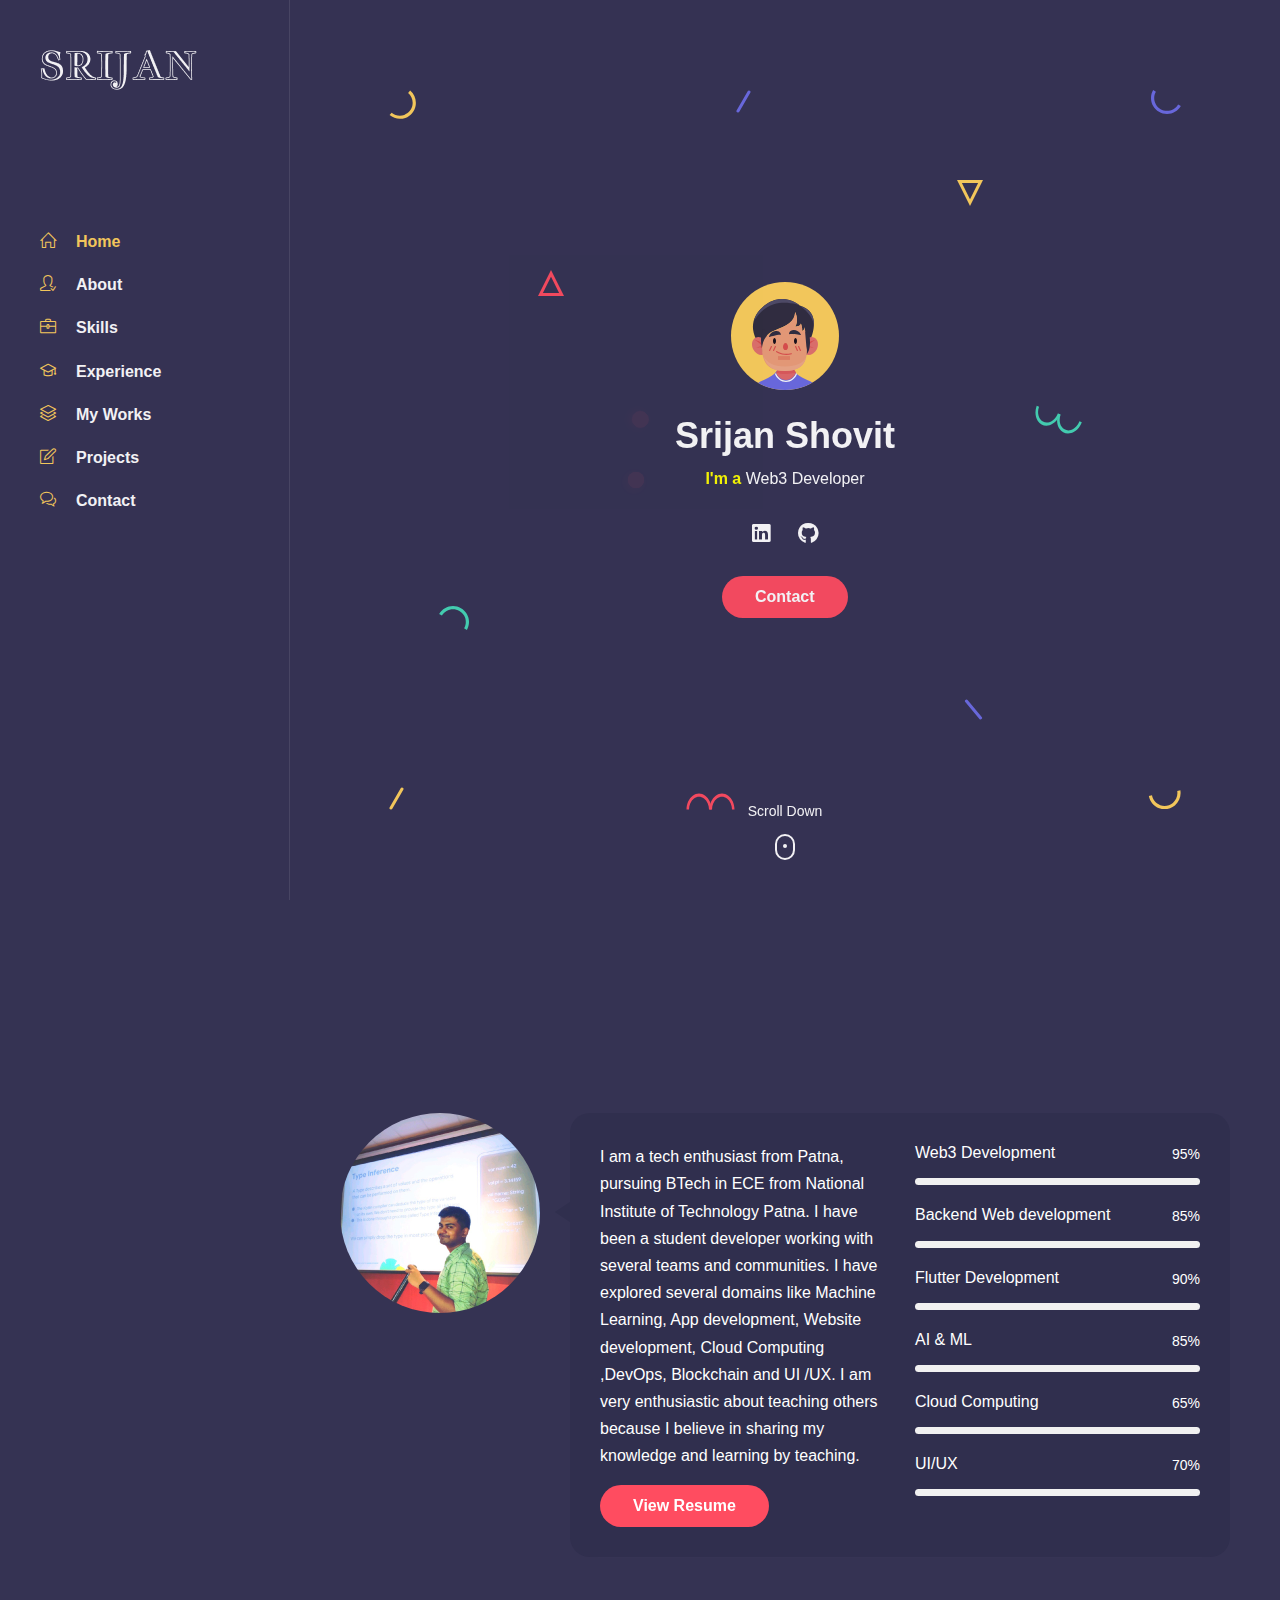
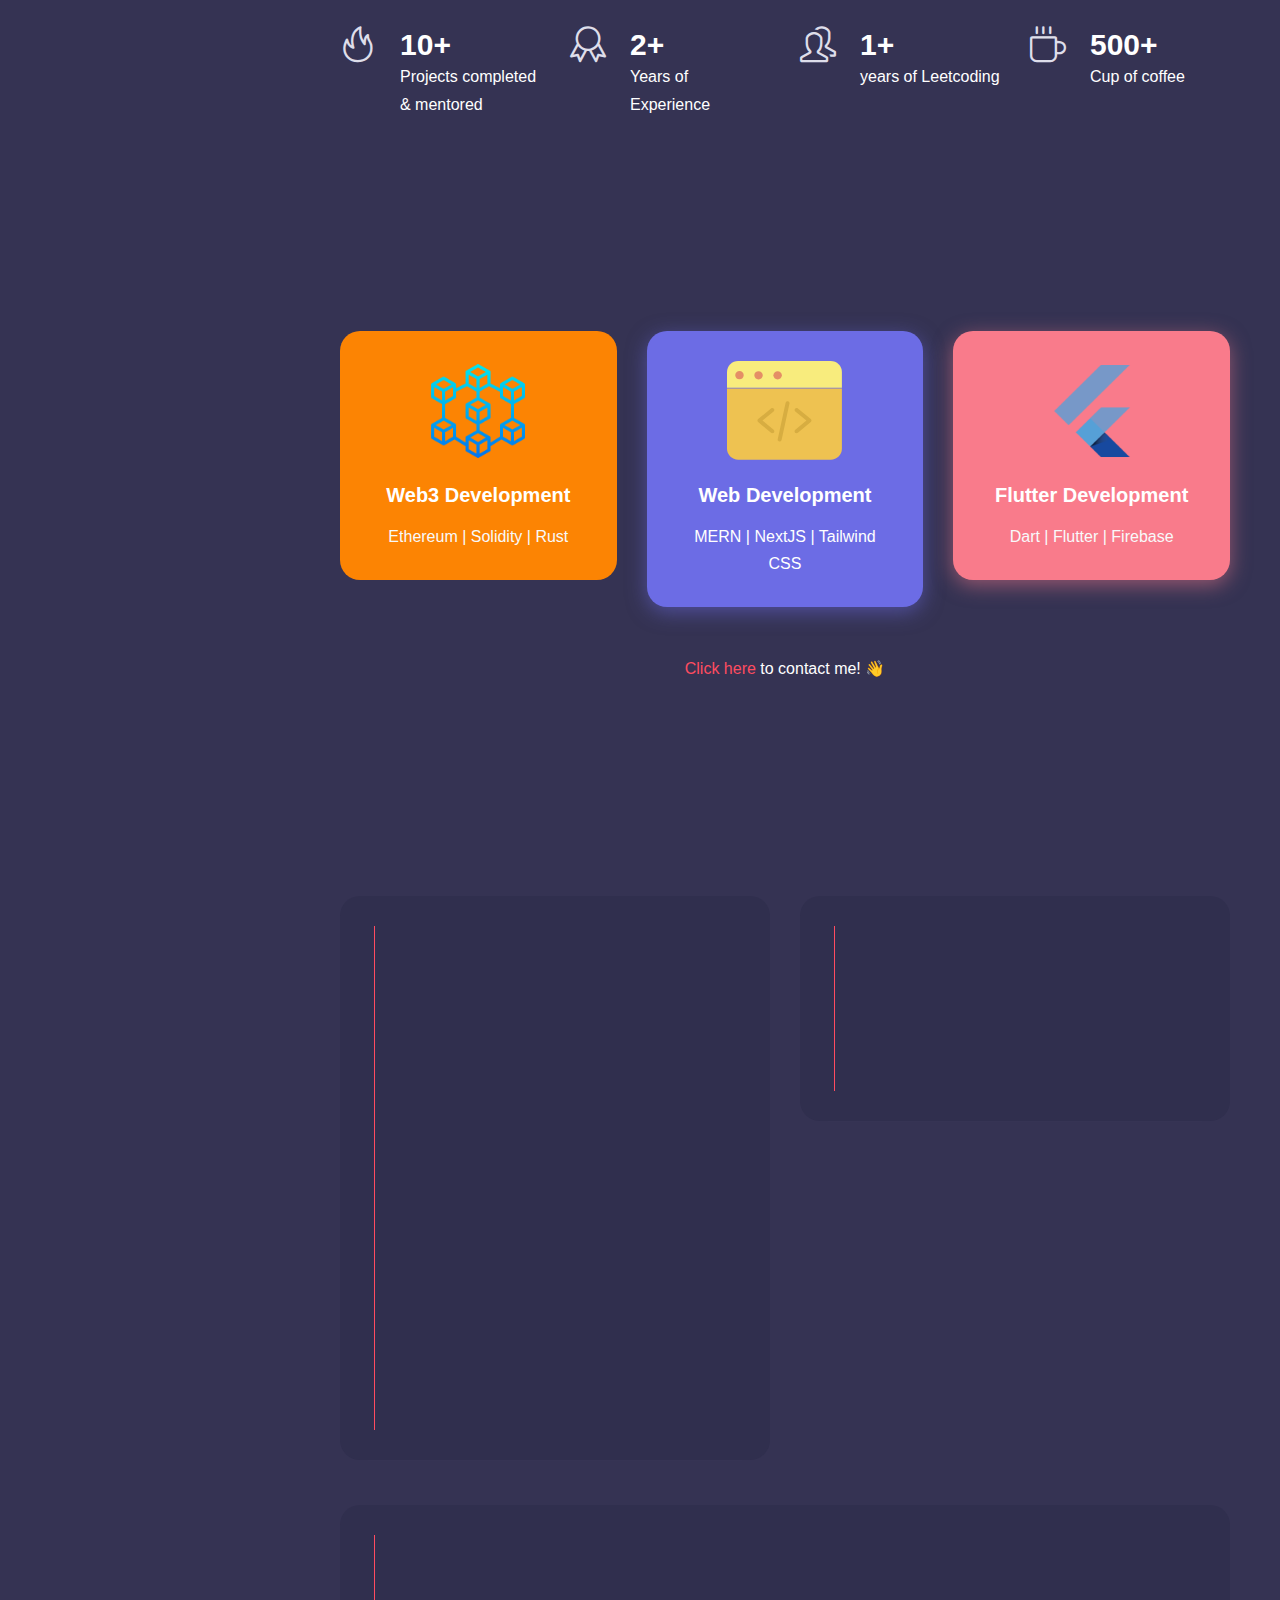
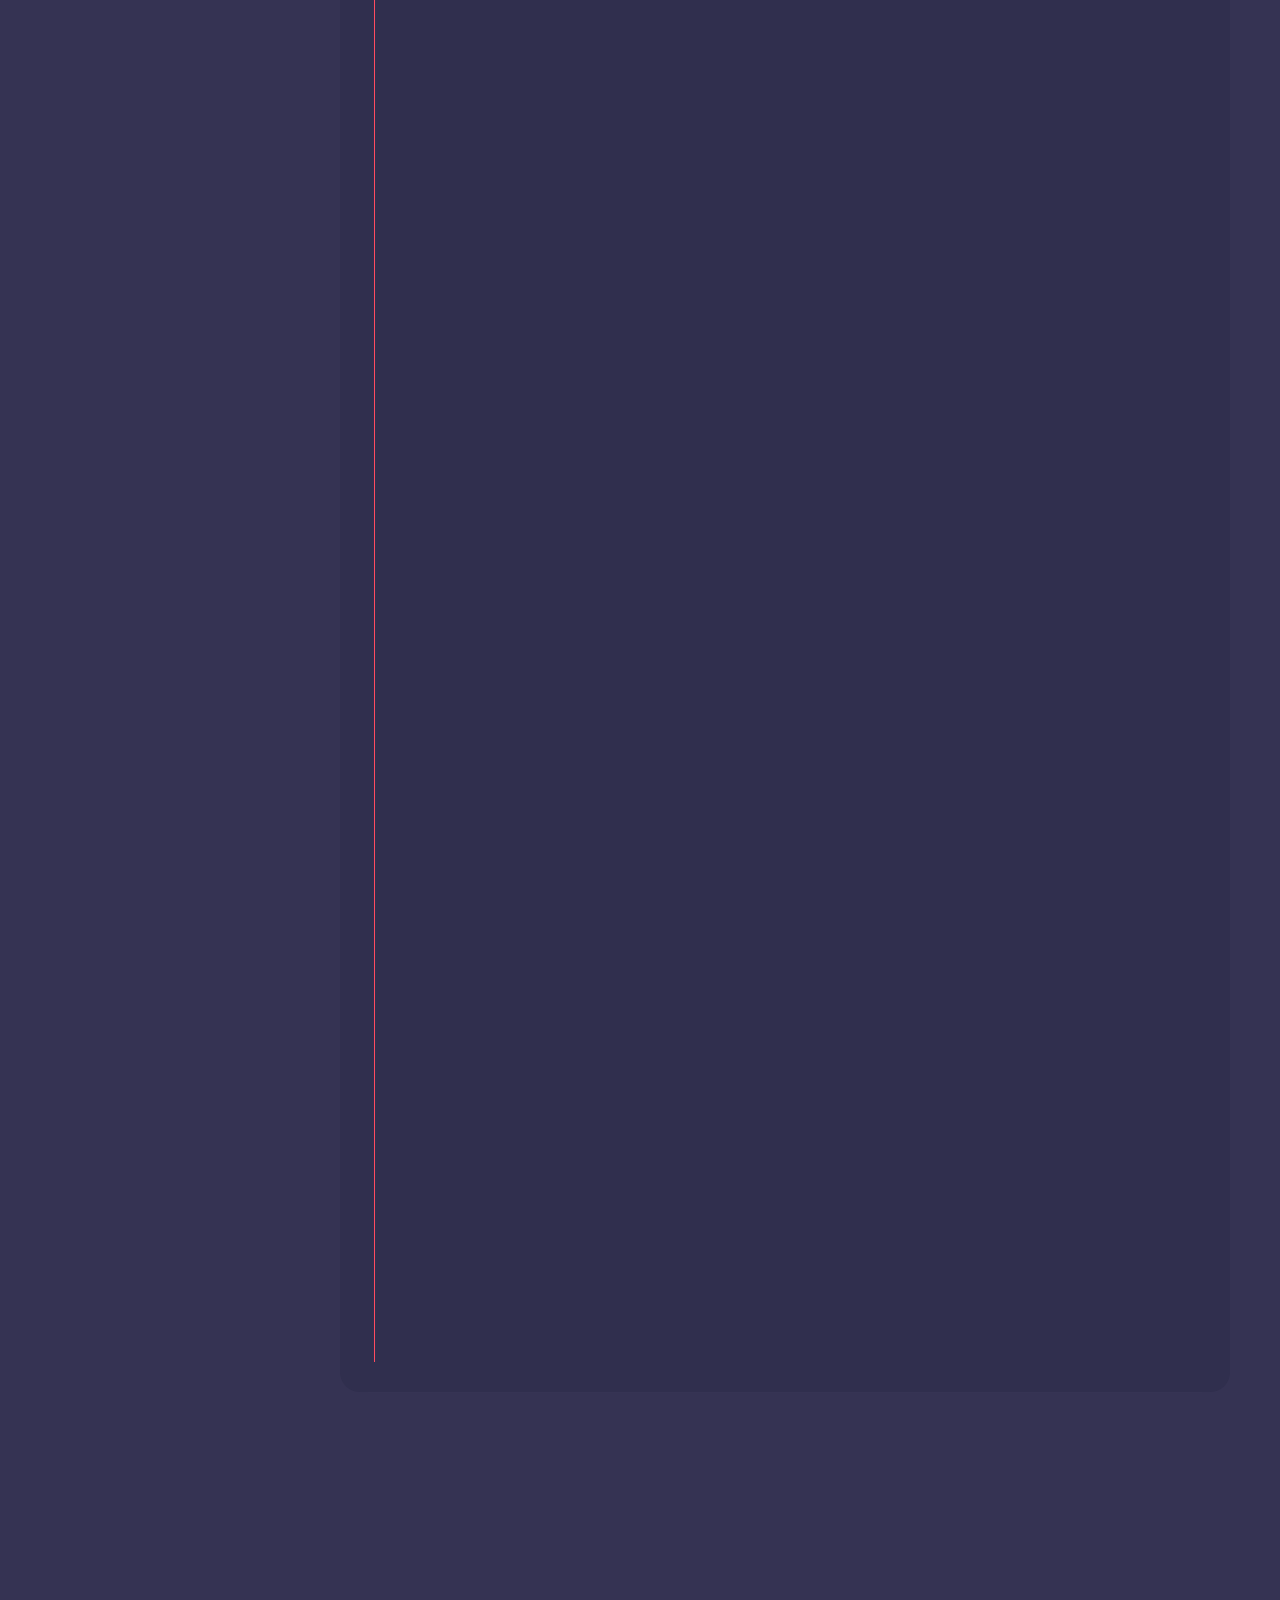
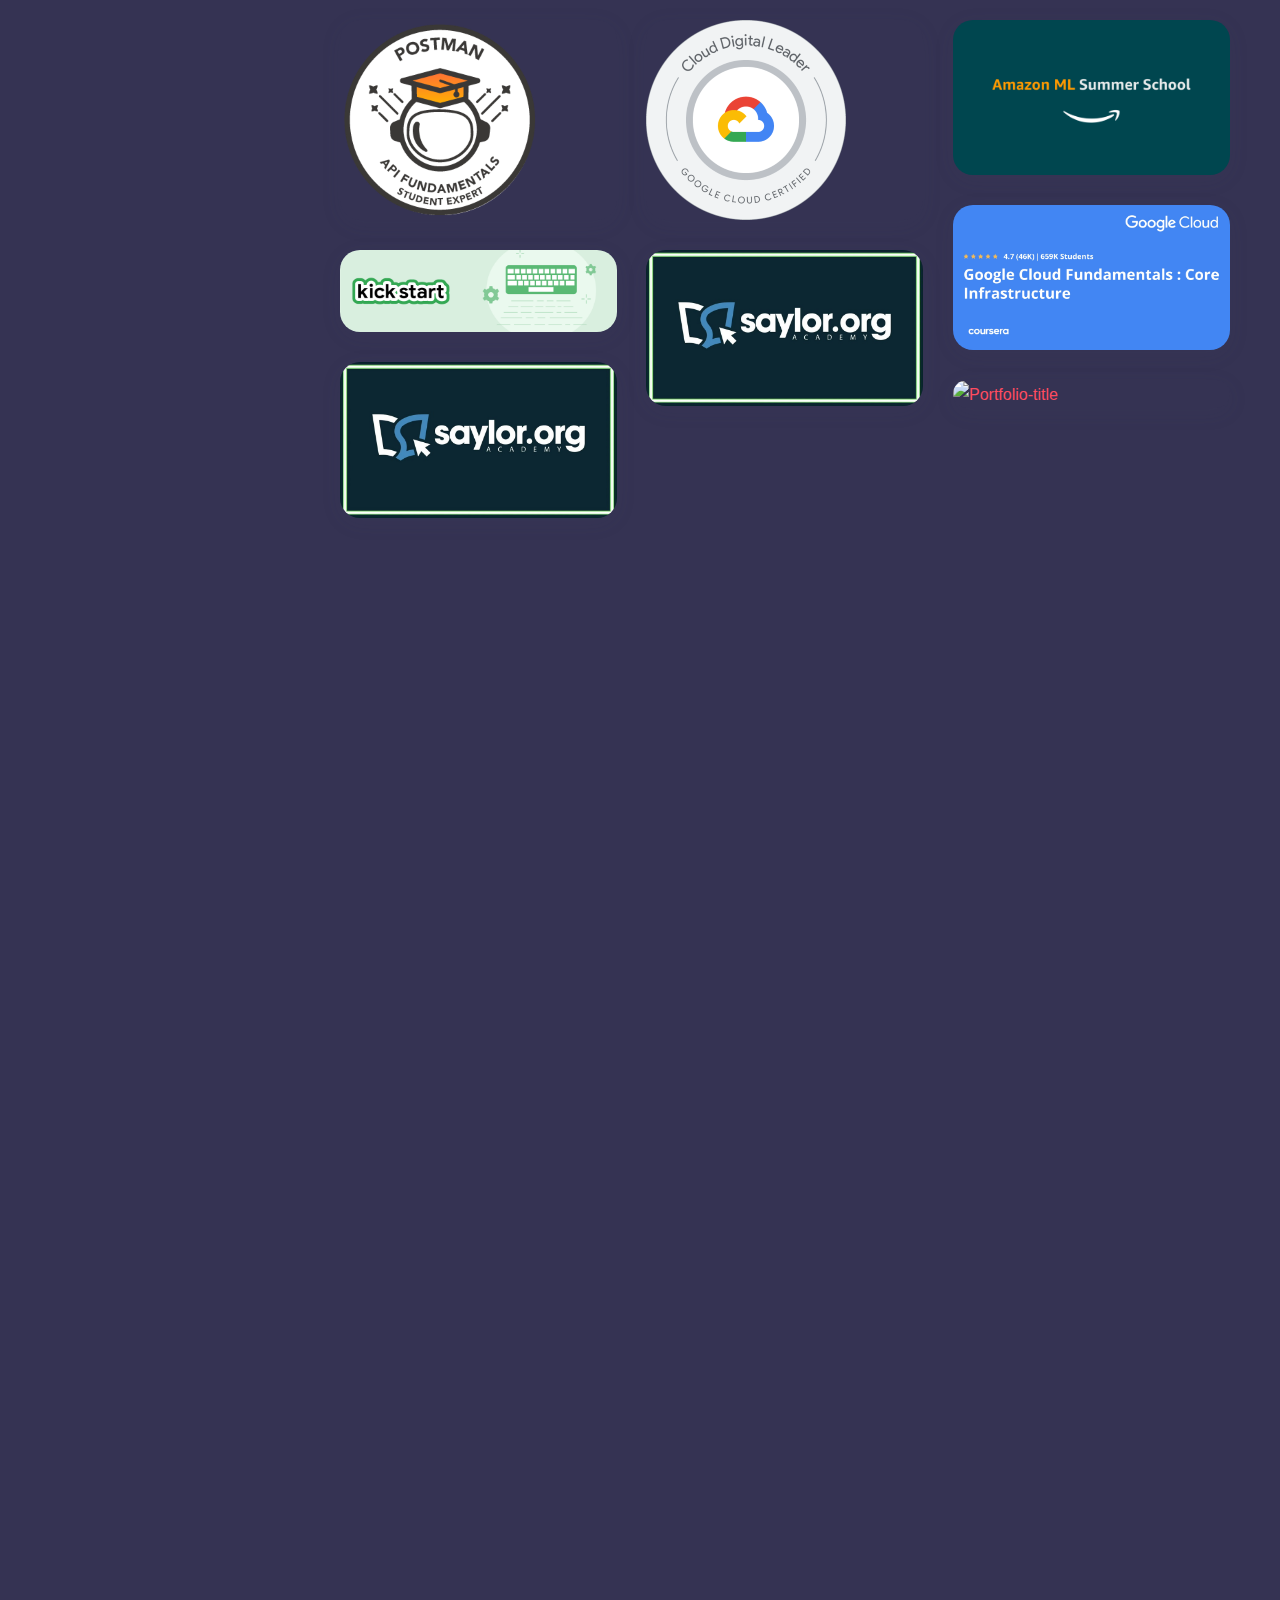
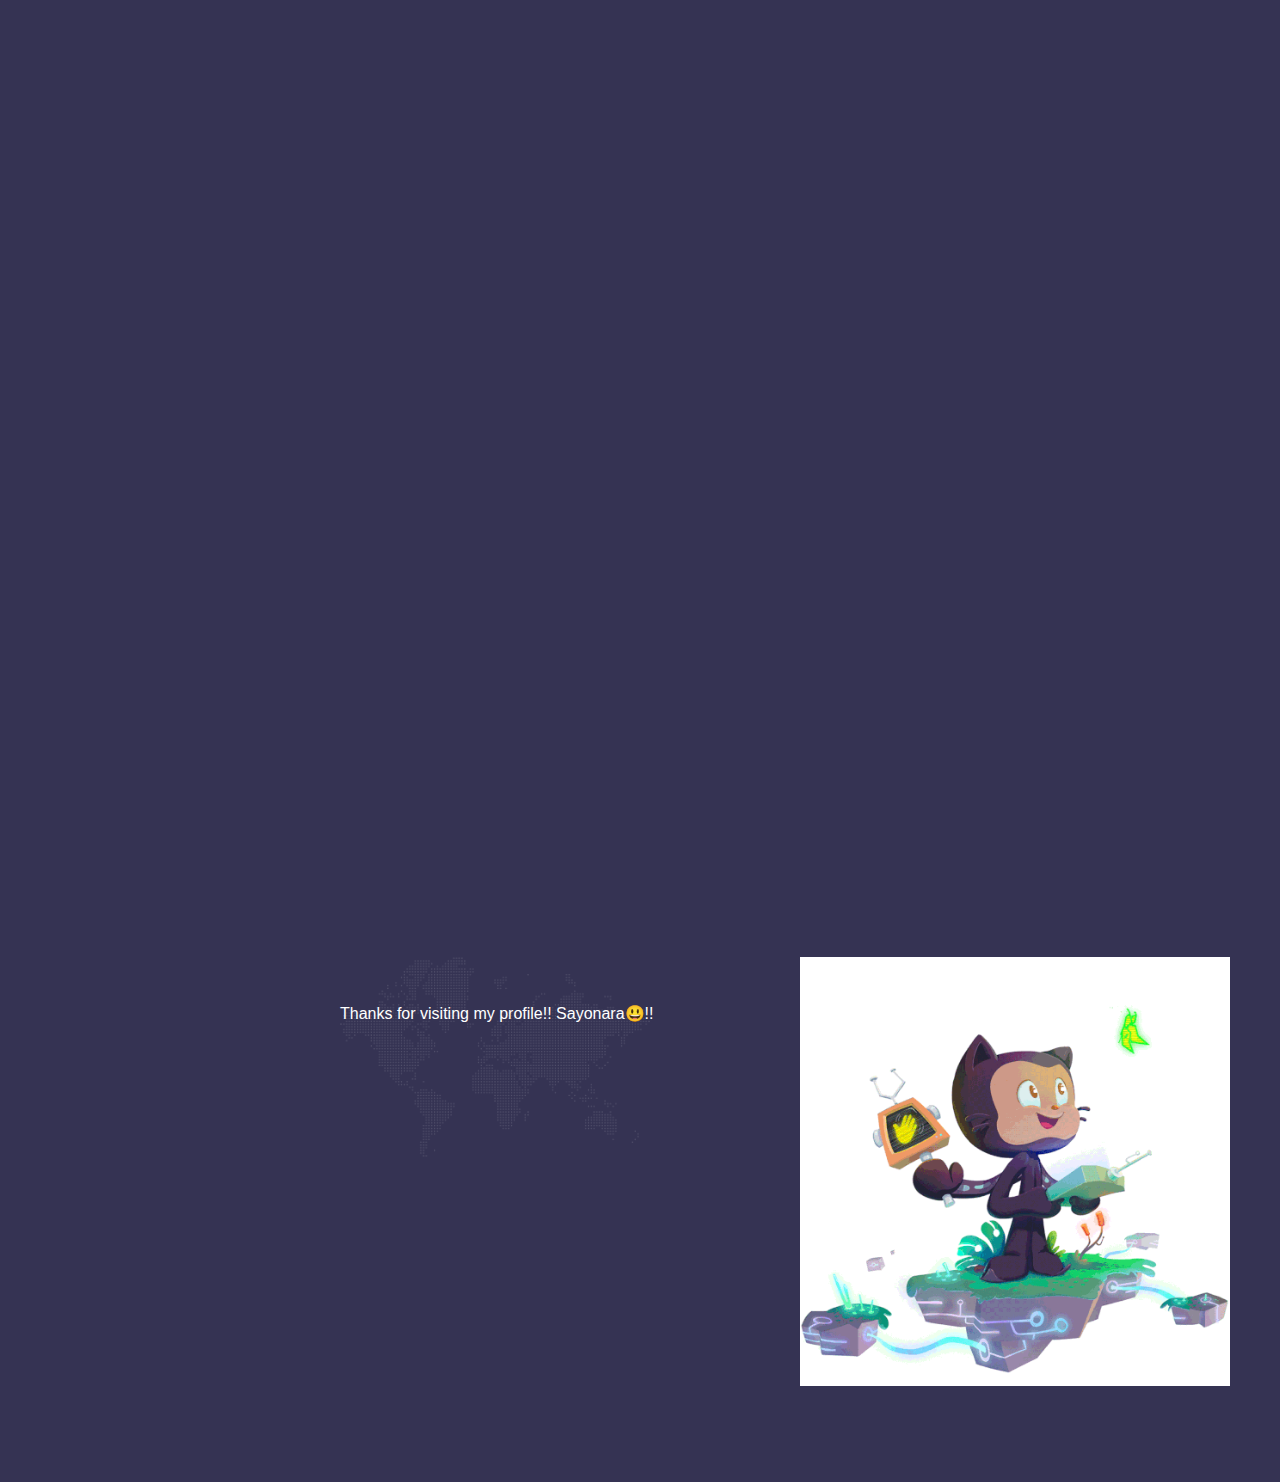
==== index.html @ 15d80ed7 "nptelcert added" ====
﻿<!DOCTYPE html>
<html lang="en-US">

<head>
	<meta http-equiv="Content-Type" content="text/html; charset=UTF-8">
	<title>Srijan Shovit - Tech Enthusiast</title>
	<meta name="description" content="SrijanShovit/Resume CV">
	<meta name="viewport" content="width=device-width, initial-scale=1, maximum-scale=1">
	<link rel="shortcut icon" type="image/x-icon" href="images\favicon.png">

	<!-- STYLESHEETS -->
	<link rel="stylesheet" href="css\bootstrap.min.css" type="text/css" media="all">
	<link rel="stylesheet" href="css\all.min.css" type="text/css" media="all">
	<link rel="stylesheet" href="css\simple-line-icons.css" type="text/css" media="all">
	<link rel="stylesheet" href="css\slick.css" type="text/css" media="all">
	<link rel="stylesheet" href="css\animate.css" type="text/css" media="all">
	<link rel="stylesheet" href="css\magnific-popup.css" type="text/css" media="all">
	<link rel="stylesheet" href="css\style.css" type="text/css" media="all">
	<!-- Global site tag (gtag.js) - Google Analytics -->

	<!--	https://stackpath.bootstrapcdn.com/font-awesome/4.7.0/css/font-awesome.min.css-->

	<!--[if lt IE 9]>
      <script src="https://oss.maxcdn.com/html5shiv/3.7.2/html5shiv.min.js"></script>
      <script src="https://oss.maxcdn.com/respond/1.4.2/respond.min.js"></script>
    <![endif]-->

</head>

<body class="dark">

	<!-- Preloader -->
	<div id="preloader">
		<div class="outer">
			<!-- Google Chrome -->
			<div class="infinityChrome">
				<div></div>
				<div></div>
				<div></div>
			</div>

			<!-- Safari and others -->
			<div class="infinity">
				<div>
					<span></span>
				</div>
				<div>
					<span></span>
				</div>
				<div>
					<span></span>
				</div>
			</div>
			<!-- Stuff -->
			<svg xmlns="http://www.w3.org/2000/svg" version="1.1" class="goo-outer">
				<defs>
					<filter id="goo">
						<fegaussianblur in="SourceGraphic" stddeviation="6" result="blur"></fegaussianblur>
						<fecolormatrix in="blur" values="1 0 0 0 0  0 1 0 0 0  0 0 1 0 0  0 0 0 18 -7" result="goo">
						</fecolormatrix>
						<feblend in="SourceGraphic" in2="goo"></feblend>
					</filter>
				</defs>
			</svg>
		</div>
	</div>

	<!-- mobile header -->
	<header class="mobile-header-1">
		<div class="container">
			<!-- menu icon -->
			<div class="menu-icon d-inline-flex mr-4">
				<button>
					<span></span>
				</button>
			</div>
			<!-- logo image -->
			<!--		<div class="site-logo">-->
			<!--			<a href="index.html">-->
			<!--				<img src="images\logo.svg" alt="Saksham">-->
			<!--			</a>-->
			<!--		</div>-->
		</div>
	</header>

	<!-- desktop header -->
	<header class="desktop-header-1 d-flex align-items-start flex-column">

		<!-- logo image -->
		<div class="site-logo">
			<a href="index.html">
				<img src="images/SRIJAN.png" alt="Saksham">
			</a>
		</div>

		<!-- main menu -->
		<nav>
			<ul class="vertical-menu scrollspy">
				<li class="active"><a href="#home"><i class="icon-home"></i>Home</a></li>
				<li><a href="#about"><i class="icon-user-following"></i>About</a></li>
				<li><a href="#services"><i class="icon-briefcase"></i>Skills</a></li>
				<li><a href="#experience"><i class="icon-graduation"></i>Experience</a></li>
				<li><a href="#works"><i class="icon-layers"></i>My Works</a></li>
				<li><a href="#blog"><i class="icon-note"></i>Projects</a></li>
				<li><a href="#contact"><i class="icon-bubbles"></i>Contact</a></li>
			</ul>
		</nav>

	</header>

	<!-- main layout -->
	<main class="content">

		<!-- section home -->
		<section id="home" class="home d-flex align-items-center">
			<div class="container">

				<!-- intro -->
				<div class="intro">
					<!-- avatar image -->
					<img src="images/avatar-1.svg" alt="Saksham" class="mb-4">

					<!-- info -->
					<h1 class="mb-2 mt-0">Srijan Shovit</h1>
					<span style="color: yellow;"><b>I'm a </b><span class="text-rotating">Web3 Developer,
							Flutter Developer, Backend Web
							Developer, Leetcoder, AI/ML Enthusiast</span></span>

					<!-- social icons -->
					<ul class="social-icons light list-inline mb-0 mt-4">
						<!-- <li class="list-inline-item"><a href="mailto:asmit.vml.962@gmail.com"><i class="fab fa-envelope"></i></a></li> -->
						<li class="list-inline-item"><a href="https://www.linkedin.com/in/srijan-shovit-6b3b131ba/"><i
									class="fab fa-linkedin"></i></a></li>
						<li class="list-inline-item"><a href="https://github.com/SrijanShovit"><i
									class="fab fa-github"></i></a></li>
					</ul>

					<!-- buttons -->
					<div class="mt-4">
						<a href="#contact" class="btn btn-default">Contact</a>
					</div>
				</div>

				<!-- scroll down mouse wheel -->
				<div class="scroll-down">
					<a href="#about" class="mouse-wrapper">
						<span>Scroll Down</span>
						<span class="mouse">
							<span class="wheel"></span>
						</span>
					</a>
				</div>

				<!-- parallax layers -->
				<div class="parallax" data-relative-input="true">

					<svg width="27" height="29" data-depth="0.3" class="layer p1" xmlns="http://www.w3.org/2000/svg">
						<path
							d="M21.15625.60099c4.37954 3.67487 6.46544 9.40612 5.47254 15.03526-.9929 5.62915-4.91339 10.30141-10.2846 12.25672-5.37122 1.9553-11.3776.89631-15.75715-2.77856l2.05692-2.45134c3.50315 2.93948 8.3087 3.78663 12.60572 2.22284 4.297-1.5638 7.43381-5.30209 8.22768-9.80537.79387-4.50328-.8749-9.08872-4.37803-12.02821L21.15625.60099z"
							fill="#FFD15C" fill-rule="evenodd"></path>
					</svg>

					<svg width="26" height="26" data-depth="0.2" class="layer p2" xmlns="http://www.w3.org/2000/svg">
						<path d="M13 3.3541L2.42705 24.5h21.1459L13 3.3541z" stroke="#FF4C60" stroke-width="3"
							fill="none" fill-rule="evenodd"></path>
					</svg>

					<svg width="30" height="25" data-depth="0.3" class="layer p3" xmlns="http://www.w3.org/2000/svg">
						<path
							d="M.1436 8.9282C3.00213 3.97706 8.2841.92763 14.00013.92796c5.71605.00032 10.9981 3.04992 13.85641 8 2.8583 4.95007 2.8584 11.0491-.00014 16.00024l-2.77128-1.6c2.28651-3.96036 2.28631-8.84002.00011-12.8002-2.2862-3.96017-6.5124-6.40017-11.08513-6.4-4.57271.00018-8.79872 2.43984-11.08524 6.4002l-2.77128-1.6z"
							fill="#44D7B6" fill-rule="evenodd"></path>
					</svg>

					<svg width="15" height="23" data-depth="0.6" class="layer p4" xmlns="http://www.w3.org/2000/svg">
						<rect transform="rotate(30 9.86603 10.13397)" x="7" width="3" height="25" rx="1.5"
							fill="#FFD15C" fill-rule="evenodd"></rect>
					</svg>

					<svg width="15" height="23" data-depth="0.2" class="layer p5" xmlns="http://www.w3.org/2000/svg">
						<rect transform="rotate(30 9.86603 10.13397)" x="7" width="3" height="25" rx="1.5"
							fill="#6C6CE5" fill-rule="evenodd"></rect>
					</svg>

					<svg width="49" height="17" data-depth="0.5" class="layer p6" xmlns="http://www.w3.org/2000/svg">
						<g fill="#FF4C60" fill-rule="evenodd">
							<path
								d="M.5 16.5c0-5.71709 2.3825-10.99895 6.25-13.8567 3.8675-2.85774 8.6325-2.85774 12.5 0C23.1175 5.50106 25.5 10.78292 25.5 16.5H23c0-4.57303-1.90625-8.79884-5-11.08535-3.09375-2.28652-6.90625-2.28652-10 0C4.90625 7.70116 3 11.92697 3 16.5H.5z">
							</path>
							<path
								d="M23.5 16.5c0-5.71709 2.3825-10.99895 6.25-13.8567 3.8675-2.85774 8.6325-2.85774 12.5 0C46.1175 5.50106 48.5 10.78292 48.5 16.5H46c0-4.57303-1.90625-8.79884-5-11.08535-3.09375-2.28652-6.90625-2.28652-10 0-3.09375 2.28651-5 6.51232-5 11.08535h-2.5z">
							</path>
						</g>
					</svg>

					<svg width="26" height="26" data-depth="0.4" class="layer p7" xmlns="http://www.w3.org/2000/svg">
						<path d="M13 22.6459L2.42705 1.5h21.1459L13 22.6459z" stroke="#FFD15C" stroke-width="3"
							fill="none" fill-rule="evenodd"></path>
					</svg>

					<svg width="19" height="21" data-depth="0.3" class="layer p8" xmlns="http://www.w3.org/2000/svg">
						<rect transform="rotate(-40 6.25252 10.12626)" x="7" width="3" height="25" rx="1.5"
							fill="#6C6CE5" fill-rule="evenodd"></rect>
					</svg>

					<svg width="30" height="25" data-depth="0.3" data-depth-y="-1.30" class="layer p9"
						xmlns="http://www.w3.org/2000/svg">
						<path
							d="M29.8564 16.0718c-2.85854 4.95114-8.1405 8.00057-13.85654 8.00024-5.71605-.00032-10.9981-3.04992-13.85641-8-2.8583-4.95007-2.8584-11.0491.00014-16.00024l2.77128 1.6c-2.28651 3.96036-2.28631 8.84002-.00011 12.8002 2.2862 3.96017 6.5124 6.40017 11.08513 6.4 4.57271-.00018 8.79872-2.43984 11.08524-6.4002l2.77128 1.6z"
							fill="#6C6CE5" fill-rule="evenodd"></path>
					</svg>

					<svg width="47" height="29" data-depth="0.2" class="layer p10" xmlns="http://www.w3.org/2000/svg">
						<g fill="#44D7B6" fill-rule="evenodd">
							<path
								d="M46.78878 17.19094c-1.95535 5.3723-6.00068 9.52077-10.61234 10.8834-4.61167 1.36265-9.0893-.26708-11.74616-4.27524-2.65686-4.00817-3.08917-9.78636-1.13381-15.15866l2.34923.85505c-1.56407 4.29724-1.2181 8.92018.90705 12.12693 2.12514 3.20674 5.70772 4.5107 9.39692 3.4202 3.68921-1.0905 6.92581-4.40949 8.48988-8.70673l2.34923.85505z">
							</path>
							<path
								d="M25.17585 9.32448c-1.95535 5.3723-6.00068 9.52077-10.61234 10.8834-4.61167 1.36264-9.0893-.26708-11.74616-4.27525C.16049 11.92447-.27182 6.14628 1.68354.77398l2.34923.85505c-1.56407 4.29724-1.2181 8.92018.90705 12.12692 2.12514 3.20675 5.70772 4.5107 9.39692 3.4202 3.68921-1.0905 6.92581-4.40948 8.48988-8.70672l2.34923.85505z">
							</path>
						</g>
					</svg>

					<svg width="33" height="20" data-depth="0.5" class="layer p11" xmlns="http://www.w3.org/2000/svg">
						<path
							d="M32.36774.34317c.99276 5.63023-1.09332 11.3614-5.47227 15.03536-4.37895 3.67396-10.3855 4.73307-15.75693 2.77837C5.76711 16.2022 1.84665 11.53014.8539 5.8999l3.15139-.55567c.7941 4.50356 3.93083 8.24147 8.22772 9.8056 4.29688 1.56413 9.10275.71673 12.60554-2.2227C28.34133 9.98771 30.01045 5.4024 29.21635.89884l3.15139-.55567z"
							fill="#FFD15C" fill-rule="evenodd"></path>
					</svg>

				</div>
			</div>

		</section>

		<!-- section about -->
		<section id="about">

			<div class="container">

				<!-- section title -->
				<h2 class="section-title wow fadeInUp">About Me</h2>

				<div class="spacer" data-height="60"></div>

				<div class="row">

					<div class="col-md-3">
						<div class="text-center text-md-left">
							<!-- avatar image -->
							<img src="images\srijan.jpg" alt="Srijan" class="avatar">
						</div>
						<div class="spacer d-md-none d-lg-none" data-height="30"></div>
					</div>

					<div class="col-md-9 triangle-left-md triangle-top-sm">
						<div class="rounded bg-dark shadow-light padding-30">
							<div class="row">
								<div class="col-md-6">
									<!-- about text -->
									<p>I am a tech enthusiast from Patna, pursuing BTech in ECE from National Institute
										of Technology Patna.
										I have been a student developer working with several teams and communities.
										I have explored several domains like Machine Learning, App development, Website
										development, Cloud Computing ,DevOps, Blockchain and UI /UX.
										I am very enthusiastic about teaching others because I believe in sharing my
										knowledge and learning by teaching.</p>
									<div class="mt-3">
										<a href="https://drive.google.com/file/d/1rQ4cBGkNyZY8H8ob6gtBQzq8xd7jyEnO/view?usp=sharing"
											target="_blank" class="btn btn-default">View Resume</a>
									</div>
									<div class="spacer d-md-none d-lg-none" data-height="30"></div>
								</div>
								<div class="col-md-6">

									<!-- skill item -->
									<div class="skill-item">
										<div class="skill-info clearfix">
											<h4 class="float-left mb-3 mt-0">Web3 Development</h4>
											<span class="float-right">95%</span>
										</div>
										<div class="progress">
											<div class="progress-bar data-background" role="progressbar"
												aria-valuemin="0" aria-valuemax="100" aria-valuenow="95"
												data-color="#FF4C60">
											</div>
										</div>
										<div class="spacer" data-height="20"></div>
									</div>

									<!-- skill item -->
									<div class="skill-item">
										<div class="skill-info clearfix">
											<h4 class="float-left mb-3 mt-0">Backend Web development</h4>
											<span class="float-right">85%</span>
										</div>
										<div class="progress">
											<div class="progress-bar data-background" role="progressbar"
												aria-valuemin="0" aria-valuemax="100" aria-valuenow="85"
												data-color="#FFD15C">
											</div>
										</div>
										<div class="spacer" data-height="20"></div>
									</div>

									<!-- skill item -->
									<div class="skill-item">
										<div class="skill-info clearfix">
											<h4 class="float-left mb-3 mt-0">Flutter Development </h4>
											<span class="float-right">90%</span>
										</div>
										<div class="progress">
											<div class="progress-bar data-background" role="progressbar"
												aria-valuemin="0" aria-valuemax="100" aria-valuenow="85"
												data-color="#6C6CE5">
											</div>
										</div>
										<div class="spacer" data-height="20"></div>

									</div>

									<!-- skill item -->
									<div class="skill-item">
										<div class="skill-info clearfix">
											<h4 class="float-left mb-3 mt-0">AI & ML</h4>
											<span class="float-right">85%</span>
										</div>
										<div class="progress">
											<div class="progress-bar data-background" role="progressbar"
												aria-valuemin="0" aria-valuemax="100" aria-valuenow="85"
												data-color="#FFD15C">
											</div>
										</div>
										<div class="spacer" data-height="20"></div>
									</div>

									<!-- skill item -->
									<div class="skill-item">
										<div class="skill-info clearfix">
											<h4 class="float-left mb-3 mt-0">Cloud Computing</h4>
											<span class="float-right">65%</span>
										</div>
										<div class="progress">
											<div class="progress-bar data-background" role="progressbar"
												aria-valuemin="0" aria-valuemax="100" aria-valuenow="85"
												data-color="#FFD15C">
											</div>
										</div>
										<div class="spacer" data-height="20"></div>
									</div>

									<!-- skill item -->
									<div class="skill-item">
										<div class="skill-info clearfix">
											<h4 class="float-left mb-3 mt-0">UI/UX</h4>
											<span class="float-right">70%</span>
										</div>
										<div class="progress">
											<div class="progress-bar data-background" role="progressbar"
												aria-valuemin="0" aria-valuemax="100" aria-valuenow="85"
												data-color="#FF415E">
											</div>
										</div>
										<div class="spacer" data-height="20"></div>
									</div>

								</div>
							</div>
						</div>
					</div>

				</div>
				<!-- row end -->

				<div class="spacer" data-height="70"></div>

				<div class="row">

					<div class="col-md-3 col-sm-6">
						<!-- fact item -->
						<div class="fact-item">
							<span class="icon icon-fire"></span>
							<div class="details">
								<h3 class="mb-0 mt-0 number"><em class="count">10</em>+</h3>
								<p class="mb-0">Projects completed & mentored</p>
							</div>
						</div>
						<div class="spacer d-md-none d-lg-none" data-height="30"></div>
					</div>

					<div class="col-md-3 col-sm-6">
						<!-- fact item -->
						<div class="fact-item">
							<span class="icon icon-badge"></span>
							<div class="details">
								<h3 class="mb-0 mt-0 number"><em class="count">2</em>+</h3>
								<p class="mb-0">Years of Experience</p>
							</div>
						</div>
					</div>

					<div class="col-md-3 col-sm-6">
						<div class="fact-item">
							<span class="icon icon-people"></span>
							<div class="details">
								<h3 class="mb-0 mt-0 number"><em class="count">1</em>+</h3>
								<p class="mb-0">years of Leetcoding</p>
							</div>
						</div>
						<div class="spacer d-md-none d-lg-none" data-height="30"></div>
					</div>

					<div class="col-md-3 col-sm-6">
						<!-- fact item -->
						<div class="fact-item">
							<span class="icon icon-cup"></span>
							<div class="details">
								<h3 class="mb-0 mt-0 number"><em class="count">500</em>+</h3>
								<p class="mb-0">Cup of coffee</p>
							</div>
						</div>
						<div class="spacer d-md-none d-lg-none" data-height="30"></div>
					</div>



				</div>

			</div>

		</section>

		<!-- section services -->
		<section id="services">

			<div class="container">

				<!-- section title -->
				<h2 class="section-title wow fadeInUp">Skills</h2>

				<div class="spacer" data-height="60"></div>

				<div class="row">

					<div class="col-md-4">
						<!-- service box -->
						<div class="service-box rounded data-background padding-30 text-center text-light"
							data-color="#fc8403">
							<img src="images/skills/web3.png" alt="Web3 Development" style="height:100px;">
							<h3 class="mb-3 mt-0">Web3 Development</h3>
							<p class="mb-0">Ethereum | Solidity | Rust</p>
						</div>
						<div class="spacer d-md-none d-lg-none" data-height="30"></div>
					</div>

					<div class="col-md-4">
						<!-- service box -->
						<div class="service-box rounded data-background padding-30 text-center shadow-blue"
							data-color="#6C6CE5">
							<img src="images\service-2.svg" alt="Web Development" style="height:100px;">
							<h3 class="mb-3 mt-0">Web Development</h3>
							<p class="mb-0">MERN | NextJS | Tailwind CSS</p>
						</div>
						<div class="spacer d-md-none d-lg-none" data-height="30"></div>
					</div>

					<div class="col-md-4">
						<!-- service box -->
						<div class="service-box rounded data-background padding-30 text-center text-light shadow-pink"
							data-color="#F97B8B">
							<img src="images/skills/flutter.png" alt="Flutter Dev" style="height:100px;">
							<h3 class="mb-3 mt-0">Flutter Development</h3>
							<p class="mb-0">Dart | Flutter | Firebase</p>
						</div>
						<div class="spacer d-md-none d-lg-none" data-height="30"></div>
					</div>

				</div>

				<div class="mt-5 text-center">
					<p class="mb-0"> <a href="#contact">Click here</a> to contact me! 👋</p>
				</div>

			</div>

		</section>

		<!-- section experience -->
		<section id="experience">

			<div class="container">

				<!-- section title -->
				<h2 class="section-title wow fadeInUp">Experience</h2>

				<div class="spacer" data-height="60"></div>

				<div class="row">

					<div class="col-md-6">

						<!-- timeline wrapper -->
						<div class="timeline edu bg-dark rounded shadow-light padding-30 overflow-hidden">

							<!-- timeline item -->
							<div class="timeline-container wow fadeInUp">
								<div class="content">
									<span class="time">2020 - Present</span>
									<h3 class="title">B.Tech. (ECE)</h3>
									<p>National Institute of Technology Patna (NIT Patna)<br> CGPA 8.7</p>
								</div>
							</div>

							<!-- timeline item -->
							<div class="timeline-container wow fadeInUp" data-wow-delay="0.2s">
								<div class="content">
									<span class="time">2018 - 2020</span>
									<h3 class="title">Class XII (CBSE)</h3>
									<p>St. Michael's High School, Patna<br>94.2 %</p>
								</div>
							</div>

							<!-- timeline item -->
							<div class="timeline-container wow fadeInUp" data-wow-delay="0.2s">
								<div class="content">
									<span class="time">2008 - 2018</span>
									<h3 class="title">Class X (ICSE)</h3>
									<p>St. Xavier's High School, Patna<br>96.6 %</p>
								</div>
							</div>

							<!-- main line -->
							<span class="line"></span>

						</div>

					</div>

					<div class="col-md-6">

						<!-- responsive spacer -->
						<div class="spacer d-md-none d-lg-none" data-height="30"></div>

						<!-- timeline wrapper -->
						<div class="timeline exp bg-dark rounded shadow-light padding-30 overflow-hidden">

							<!-- timeline item -->
							<div class="timeline-container wow fadeInUp">
								<div class="content">
									<span class="time">May 2023 - July 2023</span>
									<h3 class="title">Upcoming Application Developer Intern</h3>
									<p>Texas Instruments</p>
									<p>
									<ul>
										<li>Excited to start my new journey!!🤩</li>

									</ul>
									</p>
								</div>
							</div>





							<!-- main line -->
							<span class="line"></span>

						</div>

					</div>
					<br>

					<div class="col-md-12 bot">

						<!-- responsive spacer -->
						<div class="spacer d-md-none d-lg-none" data-height="30"></div>

						<!-- timeline wrapper -->
						<div class="timeline exp bg-dark rounded shadow-light padding-30 overflow-hidden">

							<!-- timeline item -->
							<div class="timeline-container wow fadeInUp">
								<div class="content">
									<span class="time">September 2022 - present</span>
									<h3 class="title">Technical Lead</h3>
									<p><span class="time">Google Developer Students Club NIT Patna</span></p>
									<p>
									<ul>
										<li>Responsible for all the technical aspects of projects and learning
											activities going on in club</li>
										<li>Facilitated GDSC Compose Camp 2022 at NIT Patna
										</li>
										<li>Involved in advising for non-tech activities like collaboration of club with
											socities </li>
									</ul>
									</p>
								</div>
							</div>

							<!-- timeline item -->
							<div class="timeline-container wow fadeInUp">
								<div class="content">
									<span class="time">August 2022 - present</span>
									<h3 class="title">Technical Lead</h3>
									<p><span class="time">Hackslash Developer Club NIT Patna</span></p>
									<p>
									<ul>
										<li>Responsible for all the technical aspects of projects and learning
											activities going on in club</li>
										<li>Mentored Project Cura under HacktoberFest 2022</li>
										<li>Coordinating and mentoring the HackNITP 2023 Web Team </li>
									</ul>
									</p>
								</div>
							</div>

							<!-- timeline item -->
							<div class="timeline-container wow fadeInUp">
								<div class="content">
									<span class="time">Novemeber 2021 - May 2022</span>
									<h3 class="title">Web Department Member</h3>
									<p><span class="time">Google Developer Students Club NIT Patna</span></p>
									<p>
									<ul>
										<li>Handled responsibility of Backend of Carbonops, a Next.js Website with
											designing of Carbon Footprint Calculator API</li>
										<li>Worked on Signup with NextAuth and Email verification using Nodemailer</li>
										<li>Handled Profile Completion, Individual and Organization Routes Protection
										</li>

									</ul>
									</p>
								</div>
							</div>

							<!-- timeline item -->
							<div class="timeline-container wow fadeInUp">
								<div class="content">
									<span class="time">August 2021 - May 2022</span>
									<h3 class="title">Flutter Lead</h3>
									<p><span class="time">Google Developer Students Club NIT Patna</span></p>
									<p>
									<ul>

										<li>Managed Flutter Department of GDSC NIT Patna, its project Delrit and other
											responsibilities of the core team member</li>
										<li>Helped the members learn Flutter, Git, GitHub through meetings and sessions
										</li>
										<li>Successfully organized GALA 2021 (friendly meetup of all Tech and non-Tech
											clubs of NIT Patna)</li>

									</ul>
									</p>
								</div>
							</div>

							<!-- timeline item -->
							<div class="timeline-container wow fadeInUp">
								<div class="content">
									<span class="time">August 2021 - August 2022</span>
									<h3 class="title">Nougat(Flutter) Coordinator</h3>
									<p><span class="time">Hackslash Developer Club NIT Patna</span></p>
									<p>
									<ul>

										<li>Managed project Hostelite and other responsibilities of core team member of
											the club</li>
										<li>Hosted session on Mobile Development as part of HacktoberFest week 2021</li>
										<li>Planned, organized and managed Study Jams for Freshers and took sessions on
											Flutter and Python</li>

									</ul>
									</p>
								</div>
							</div>

							<!-- timeline item -->
							<div class="timeline-container wow fadeInUp">
								<div class="content">
									<span class="time">April 2021 - March 2022</span>
									<h3 class="title">UI/UX Designer</h3>
									<p><span class="time">Hackslash Developer Club NIT Patna</span></p>
									<p>
									<ul>
										Developed UI Designs for crucial open source projects of the club's Android Team
										:
										<li>Messsy 2.0 - Mess Management Android App</li>
										<li>Haziri - bluetooth based attendance taking Android App</li>
										<li>Hostelite - Hostel Management Flutter App</li>

									</ul>
									</p>
								</div>
							</div>
							<!-- main line -->
							<span class="line"></span>

						</div>

					</div>

				</div>

			</div>

		</section>

		<!-- section works -->
		<section id="works">

			<div class="container">

				<!-- section title -->
				<h2 class="section-title wow fadeInUp">My Certifications</h2>

				<div class="spacer" data-height="60"></div>

				<!-- portfolio filter (desktop) -->
				<!-- <ul class="portfolio-filter list-inline wow fadeInUp">
					<li class="current list-inline-item" data-filter="*">All</li>
					<li class="list-inline-item" data-filter=".creative">Cloud Computing</li>
					<li class="list-inline-item" data-filter=".design">Web/App Development</li>
					<li class="list-inline-item" data-filter=".branding">Machine Learning</li>
				</ul> -->

				<!-- portfolio filter (mobile) -->
				<!-- <div class="pf-filter-wrapper">
					<select class="portfolio-filter-mobile">
						<option value="*">All</option>
						<option value=".creative">Cloud Computing</option>
						<option value=".design">Web/App Development</option>
						<option value=".branding">Machine Learning</option>
					</select>
				</div> -->

				<!-- portolio wrapper -->
				<div class="row portfolio-wrapper">



					<!-- portfolio item -->
					<div class="col-md-4 col-sm-6 design ">
						<a href="https://badgr.com/public/assertions/EcvUK29ZQRqcVwRvGnC0SQ?identity__email=srijans.ug20.ece@nitp.ac.in"
							target="_blank">
							<div class="portfolio-item rounded shadow-dark">
								<div class="details">
									<span class="term">API Development</span>
									<h4 class="title">Postman Student Expert</h4>
									<span class="more-button"><i class="icon-link"></i></span>
								</div>
								<div class="thumb">
									<img src="images/certifications/postman.png" alt="Portfolio-title">
									<div class="mask"></div>
								</div>
							</div>
						</a>
					</div>

					<!-- portfolio item -->
					<div class="col-md-4 col-sm-6  creative ">
						<a href="https://www.credential.net/17965a4c-9461-4b8d-a526-d16362bb7aa6?record_view=true"
							target="_blank">
							<div class="portfolio-item rounded shadow-dark">
								<div class="details">
									<span class="term">Cloud Computing</span>
									<h4 class="title">Google Cloud Digital Leader</h4>
									<span class="more-button"><i class="icon-link"></i></span>
								</div>
								<div class="thumb">
									<img src="images/certifications/cdl.png" alt="Portfolio-title">
									<div class="mask"></div>
								</div>
							</div>
						</a>
					</div>

					<!-- portfolio item -->
					<div class="col-md-4 col-sm-6 branding ">
						<a href="https://drive.google.com/file/d/1y7QgTTYwL5myxUu0b1jsgkhuTbuyrRS4/view"
							target="_blank">
							<div class="portfolio-item rounded shadow-dark">
								<div class="details">
									<span class="term">ML</span>
									<h4 class="title">Amazon ML Summer School 2k22</h4>
									<span class="more-button"><i class="icon-link"></i></span>
								</div>
								<div class="thumb">
									<img src="images/certifications/mlss.png" alt="Portfolio-title">
									<div class="mask"></div>
								</div>
							</div>
						</a>
					</div>

					<!-- portfolio item -->
					<div class="col-md-4 col-sm-6 branding ">
						<a href="https://drive.google.com/file/d/1Jxyxh_8lt2eb6kO4EBHBnh1-2lz1FT9U/view?usp=sharing"
							target="_blank">
							<div class="portfolio-item rounded shadow-dark">
								<div class="details">
									<span class="term">Cloud Computing</span>
									<h4 class="title">Google Cloud Fundamentals: Core Infrastructure</h4>
									<span class="more-button"><i class="icon-link"></i></span>
								</div>
								<div class="thumb">
									<img src="images/certifications/coursera.jpeg" alt="Portfolio-title">
									<div class="mask"></div>
								</div>
							</div>
						</a>
					</div>

					<!-- portfolio item -->
					<div class="col-md-4 col-sm-6 branding ">
						<a href="https://drive.google.com/file/d/1KZhVLLxwcGJTWUHtYZWNsWhDhx5QSSUw/view?usp=sharing"
							target="_blank">
							<div class="portfolio-item rounded shadow-dark">
								<div class="details">
									<span class="term">Competitive Programming</span>
									<h4 class="title">Google Kickstart 2022</h4>
									<span class="more-button"><i class="icon-link"></i></span>
								</div>
								<div class="thumb">
									<img src="images/certifications/kickstart.png" alt="Portfolio-title">
									<div class="mask"></div>
								</div>
							</div>
						</a>
					</div>

					<!-- portfolio item -->
					<div class="col-md-4 col-sm-6 branding ">
						<a href="https://drive.google.com/file/d/1dAiagdkd29dsw6tGv7OiBZRnH3JGmPwP/view?usp=sharing"
							target="_blank">
							<div class="portfolio-item rounded shadow-dark">
								<div class="details">
									<span class="term">Blockchain</span>
									<h4 class="title">CS120: Bitcoin for Developers I</h4>
									<span class="more-button"><i class="icon-link"></i></span>
								</div>
								<div class="thumb">
									<img src="images/certifications/saylor.jpg" alt="Portfolio-title">
									<div class="mask"></div>
								</div>
							</div>
						</a>
					</div>

					<!-- portfolio item -->
					<div class="col-md-4 col-sm-6 branding ">
						<a href="https://drive.google.com/file/d/1hA5Og3466RHLQjxlP2yslOSH1N8ZSLsJ/view?usp=sharing"
							target="_blank">
							<div class="portfolio-item rounded shadow-dark">
								<div class="details">
									<span class="term">Blockchain</span>
									<h4 class="title">PRDV151: Bitcoin for Everybody</h4>
									<span class="more-button"><i class="icon-link"></i></span>
								</div>
								<div class="thumb">
									<img src="images/certifications/saylor.jpg" alt="Portfolio-title">
									<div class="mask"></div>
								</div>
							</div>
						</a>
					</div>

					<!-- portfolio item -->
					<div class="col-md-4 col-sm-6 branding ">
						<a href="https://drive.google.com/file/d/1hA5Og3466RHLQjxlP2yslOSH1N8ZSLsJ/view?usp=sharing"
							target="_blank">
							<div class="portfolio-item rounded shadow-dark">
								<div class="details">
									<span class="term">Python</span>
									<h4 class="title">Joy of Computing in Python</h4>
									<span class="more-button"><i class="icon-link"></i></span>
								</div>
								<div class="thumb">
									<img src="images/certifications/jocnptel.jpg" alt="Portfolio-title">
									<div class="mask"></div>
								</div>
							</div>
						</a>
					</div>
				</div>

				<!-- more button -->
				<!--			<div class="load-more text-center mt-4">-->
				<!--				<a href="javascript:" class="btn btn-default"><i class="fas fa-spinner"></i> Load more</a>-->
				<!--				&lt;!&ndash; numbered pagination (hidden for infinite scroll) &ndash;&gt;-->
				<!--				<ul class="portfolio-pagination list-inline d-none">-->
				<!--					<li class="list-inline-item">1</li>-->
				<!--					<li class="list-inline-item"><a href="works-2.html">2</a></li>-->
				<!--				</ul>-->
				<!--			</div>-->

			</div>



		</section>








		<!-- section prices -->
		<!--	<section id="prices">-->

		<!--		<div class="container">-->
		<!--			-->
		<!--			&lt;!&ndash; section title &ndash;&gt;-->
		<!--			<h2 class="section-title wow fadeIn">Pricing Plans</h2>-->

		<!--			<div class="spacer" data-height="60"></div>-->
		<!--			-->
		<!--			<div class="row">-->
		<!--				-->
		<!--				<div class="col-md-4 pr-md-0 mt-md-4 mt-0">-->
		<!--					&lt;!&ndash; price item &ndash;&gt;-->
		<!--					<div class="price-item bg-dark rounded shadow-light text-center">-->
		<!--						<img src="images\price-1.svg" alt="Regular">-->
		<!--						<h2 class="plan">Basic</h2>-->
		<!--						<p>A Simple option but powerful to manage your business</p>-->
		<!--						<p>Email support</p>-->
		<!--						<h3 class="price"><em>$</em>9<span>Month</span></h3>-->
		<!--						<a href="#" class="btn btn-default">Get Started</a>-->
		<!--					</div>-->
		<!--				</div>-->

		<!--				<div class="col-md-4 px-md-0 my-4 my-md-0">-->
		<!--					&lt;!&ndash; price item recommended&ndash;&gt;-->
		<!--					<div class="price-item bg-dark rounded shadow-light text-center best">-->
		<!--						<span class="badge">Recommended</span>-->
		<!--						<img src="images\price-2.svg" alt="Premium">-->
		<!--						<h2 class="plan">Premium</h2>-->
		<!--						<p>Unlimited product including apps integrations and more features</p>-->
		<!--						<p>Mon-Fri support</p>-->
		<!--						<h3 class="price"><em>$</em>49<span>Month</span></h3>-->
		<!--						<a href="#" class="btn btn-default">Get Started</a>-->
		<!--					</div>-->
		<!--				</div>-->

		<!--				<div class="col-md-4 pl-md-0 mt-md-4 mt-0">-->
		<!--					&lt;!&ndash; price item &ndash;&gt;-->
		<!--					<div class="price-item bg-dark rounded shadow-light text-center">-->
		<!--						<img src="images\price-3.svg" alt="Ultimate">-->
		<!--						<h2 class="plan">Ultimate</h2>-->
		<!--						<p>A wise option for large companies and individuals</p>-->
		<!--						<p>24/7 support</p>-->
		<!--						<h3 class="price"><em>$</em>99<span>Month</span></h3>-->
		<!--						<a href="#" class="btn btn-default">Get Started</a>-->
		<!--					</div>-->
		<!--				</div>-->

		<!--			</div>-->

		<!--		</div>-->

		<!--	</section>-->

		<!-- section testimonials -->
		<!-- <section id="testimonials"> -->

		<!-- <div class="container"> -->

		<!-- section title -->
		<!-- <h2 class="section-title wow fadeInUp">References</h2> -->

		<!-- <div class="spacer" data-height="60"></div> -->

		<!-- testimonials wrapper -->
		<!-- <div class="testimonials-wrapper"> -->

		<!-- testimonial item -->
		<!-- <div class="testimonial-item text-center mx-auto"> -->
		<!-- <div class="thumb mb-3 mx-auto"> -->
		<!-- <img src="images\avatar-3.svg" alt="customer-name">						 -->
		<!-- </div> -->
		<!-- <h4 class="mt-3 mb-0">Dr. Shelly Sachdeva</h4> -->
		<!-- <span class="subtitle">shellysachdeva@nitdelhi.ac.in</span> -->
		<!-- <div class="bg-dark padding-30 shadow-light rounded triangle-top position-relative mt-4"> -->
		<!-- <p class="mb-0">Associate Professor and Head of Department, CSE <br> National Institute of Technology, Delhi</p> -->
		<!-- </div> -->
		<!-- </div> -->

		<!-- testimonial item -->
		<!--				<div class="testimonial-item text-center mx-auto">-->
		<!--					<div class="thumb mb-3 mx-auto">-->
		<!--						<img src="images\avatar-1.svg" alt="customer-name">						-->
		<!--					</div>-->
		<!--					<h4 class="mt-3 mb-0">John Doe</h4>-->
		<!--					<span class="subtitle">Product designer at Dribbble</span>-->
		<!--					<div class="bg-dark padding-30 shadow-light rounded triangle-top position-relative mt-4">-->
		<!--						<p class="mb-0">I enjoy working with the theme and learn so much. You guys make the process fun and interesting. Good luck! 🔥</p>-->
		<!--					</div>-->
		<!--				</div>-->

		<!-- </div> -->

		<!--			<div class="row">-->
		<!--				<div class="col-md-3 col-6">-->
		<!--					&lt;!&ndash; client item &ndash;&gt;-->
		<!--					<div class="client-item">-->
		<!--						<div class="inner">-->
		<!--							<img src="images\client-1-light.svg" alt="client-name">-->
		<!--						</div>-->
		<!--					</div>-->
		<!--				</div>-->
		<!--				<div class="col-md-3 col-6">-->
		<!--					&lt;!&ndash; client item &ndash;&gt;-->
		<!--					<div class="client-item">-->
		<!--						<div class="inner">-->
		<!--							<img src="images\client-2-light.svg" alt="client-name">-->
		<!--						</div>-->
		<!--					</div>-->
		<!--				</div>-->
		<!--				<div class="col-md-3 col-6">-->
		<!--					&lt;!&ndash; client item &ndash;&gt;-->
		<!--					<div class="client-item">-->
		<!--						<div class="inner">-->
		<!--							<img src="images\client-3-light.svg" alt="client-name">-->
		<!--						</div>-->
		<!--					</div>-->
		<!--				</div>-->
		<!--				<div class="col-md-3 col-6">-->
		<!--					&lt;!&ndash; client item &ndash;&gt;-->
		<!--					<div class="client-item">-->
		<!--						<div class="inner">-->
		<!--							<img src="images\client-4-light.svg" alt="client-name">-->
		<!--						</div>-->
		<!--					</div>-->
		<!--				</div>-->
		<!--				<div class="col-md-3 col-6">-->
		<!--					&lt;!&ndash; client item &ndash;&gt;-->
		<!--					<div class="client-item">-->
		<!--						<div class="inner">-->
		<!--							<img src="images\client-5-light.svg" alt="client-name">-->
		<!--						</div>-->
		<!--					</div>-->
		<!--				</div>-->
		<!--				<div class="col-md-3 col-6">-->
		<!--					&lt;!&ndash; client item &ndash;&gt;-->
		<!--					<div class="client-item">-->
		<!--						<div class="inner">-->
		<!--							<img src="images\client-6-light.svg" alt="client-name">-->
		<!--						</div>-->
		<!--					</div>-->
		<!--				</div>-->
		<!--				<div class="col-md-3 col-6">-->
		<!--					&lt;!&ndash; client item &ndash;&gt;-->
		<!--					<div class="client-item">-->
		<!--						<div class="inner">-->
		<!--							<img src="images\client-7-light.svg" alt="client-name">-->
		<!--						</div>-->
		<!--					</div>-->
		<!--				</div>-->
		<!--				<div class="col-md-3 col-6">-->
		<!--					&lt;!&ndash; client item &ndash;&gt;-->
		<!--					<div class="client-item">-->
		<!--						<div class="inner">-->
		<!--							<img src="images\client-8-light.svg" alt="client-name">-->
		<!--						</div>-->
		<!--					</div>-->
		<!--				</div>-->
		<!--			</div>-->

		<!-- </div> -->

		<!-- </section> -->

		<!-- section achievement -->
		<section id="wins">

			<div class="container">

				<!-- section title -->
				<h2 class="section-title wow fadeInUp">Achievements</h2>

				<div class="spacer" data-height="60"></div>

				<div class="col-md-4 grid-item">
					<a href="https://drive.google.com/file/d/1gXRddUot4c79zke29p6naeFpo7HEjtqg/view" target="_blank">
						<!-- blog item -->
						<div class="blog-item rounded bg-dark shadow-light wow fadeIn">
							<div class="thumb">
								<span class="category">Hackathon</span>
								<img src="images/innerve.png" alt="blog-title">
							</div>
							<div class="details">
								<h4 class="my-0 title">Innerve 6.0 2nd Runners-Up</h4>
								<ul class="list-inline meta mb-0 mt-2">
									<li class="list-inline-item">April 2022</li>

								</ul>
							</div>
						</div>
					</a>
				</div>
			</div>
			</div>
		</section>


		<!-- section sessions -->
		<section id="sessions">
			<div class="container">
				<!-- section title -->
				<h2 class="section-title wow fadeInUp">My Sessions</h2>
				<div class="spacer" data-height="60"></div>
				<!-- portolio wrapper -->
				<div class="row portfolio-wrapper">


					<div class="col-md-4 ">
						<a href="https://youtu.be/iPAXHbDozow" target="_blank">
							<!-- blog item -->
							<div class="blog-item rounded bg-dark shadow-light wow fadeIn">
								<div class="thumb">
									<span class="category">HacktoberWeek 2021</span>
									<img src="images/sessions/hacktober21.png" alt="blog-title">
								</div>
								<div class="details">
									<h4 class="my-0 title">Mobile App Dev Session</h4>
									<ul class="list-inline meta mb-0 mt-2">
										<li class="list-inline-item">October 2021</li>

									</ul>
								</div>
							</div>
						</a>
					</div>

					<!-- portfolio item -->
					<div class="col-md-4">
						<a href="https://gdsc.community.dev/events/details/developer-student-clubs-national-institute-of-technology-nit-patna-presents-compose-camp-session-1/"
							target="_blank">
							<!-- blog item -->
							<div class="blog-item rounded bg-dark shadow-light wow fadeIn">
								<div class="thumb">
									<span class="category">GDSC Compose Camp 2022</span>
									<img src="images/sessions/cc.jpg" alt="blog-title">
								</div>
								<div class="details">
									<h4 class="my-0 title">Compose Camp Sessions</h4>
									<ul class="list-inline meta mb-0 mt-2">
										<li class="list-inline-item">Sept 2022 - Oct 2022</li>

									</ul>
								</div>
							</div>
						</a>
					</div>


				</div>
			</div>

		</section>


		<!-- section blog -->
		<section id="blog">

			<div class="container">

				<!-- section title -->
				<h2 class="section-title wow fadeInUp">Projects</h2>

				<div class="spacer" data-height="60"></div>

				<div class="row blog-wrapper">


					<!-- 17 -->

					<div class="col-md-4 bot">
						<a href="https://www.linkedin.com/posts/srijan-shovit-6b3b131ba_connections-ai-polygon-activity-7030500344967094272-15ZR?utm_source=share&utm_medium=member_desktop"
							target="_blank">
							<!-- blog item -->
							<div class="blog-item rounded bg-dark shadow-light wow fadeIn">
								<div class="thumb">
									<span class="category">Web3</span>
									<img src="images/web3apps/ainftmint.png" alt="blog-title">
								</div>
								<div class="details">
									<h4 class="my-0 title">AI NFT Minter</h4>
									<ul class="list-inline meta mb-0 mt-2">
										<li class="list-inline-item">Febraury 2023</li>
										<li class="list-inline-item">ReactJS,
											Tailwind CSS, Hugging Face,
											NFT Storage, NFT Port </li>
									</ul>
								</div>
							</div>
						</a>
					</div>


					<!-- 16 -->
					<div class="col-md-4 bot">
						<a href="https://www.linkedin.com/posts/srijan-shovit-6b3b131ba_web3-blockchain-thirdweb-activity-7028458646296506368-Akv4?utm_source=share&utm_medium=member_desktop"
							target="_blank">
							<!-- blog item -->
							<div class="blog-item rounded bg-dark shadow-light wow fadeIn">
								<div class="thumb">
									<span class="category">Web3</span>
									<img src="images/web3apps/fir.png" alt="blog-title">
								</div>
								<div class="details">
									<h4 class="my-0 title">FIR Portal</h4>
									<ul class="list-inline meta mb-0 mt-2">
										<li class="list-inline-item">Febraury 2023</li>
										<li class="list-inline-item">Solidity,
											Polygon Mumbai,
											Thirdweb,
											Hardhat,
											NextJS,
											Tailwind CSS</li>
									</ul>
								</div>
							</div>
						</a>
					</div>

					<!-- 16-->
					<div class="col-md-4 bot">
						<a href="https://www.linkedin.com/posts/srijan-shovit-6b3b131ba_contract-address-0x2bc008337426cfc5a97d1647cc9bf6aa104c71b9-activity-7022462654245933056-Sd56?utm_source=share&utm_medium=member_desktop"
							target="_blank">
							<!-- blog item -->
							<div class="blog-item rounded bg-dark shadow-light wow fadeIn">
								<div class="thumb">
									<span class="category">Web3</span>
									<img src="images/web3apps/lpool.png" alt="blog-title">
								</div>
								<div class="details">
									<h4 class="my-0 title">Liquidity Pool</h4>
									<ul class="list-inline meta mb-0 mt-2">
										<li class="list-inline-item">January 2023</li>
										<li class="list-inline-item">Solidity,
											Ethereum,
											Aave,
											Remix,
											Hardhat</li>
									</ul>
								</div>
							</div>
						</a>
					</div>


					<!-- 1 5-->
					<div class="col-md-4 bot">
						<a href="https://ssetherfaucet.netlify.app/"
							target="_blank">
							<!-- blog item -->
							<div class="blog-item rounded bg-dark shadow-light wow fadeIn">
								<div class="thumb">
									<span class="category">Web3</span>
									<img src="images/web3apps/ssefaucet.jpg" alt="blog-title">
								</div>
								<div class="details">
									<h4 class="my-0 title">SSE Faucet</h4>
									<ul class="list-inline meta mb-0 mt-2">
										<li class="list-inline-item">January 2023</li>
										<li class="list-inline-item">Solidity, Ethereum, Remix, Hardhat,
											Mocha, Chai,
											openzeppelin,
											ethers.js,

											Infura</li>
									</ul>
								</div>
							</div>
						</a>
					</div>



					<!-- 14 -->
					<div class="col-md-4 bot">
						<a href="https://www.linkedin.com/posts/srijan-shovit-6b3b131ba_blockchain-solidity-ethereumblockchain-activity-7021540680468475905-fc1M?utm_source=share&utm_medium=member_desktop"
							target="_blank">
							<!-- blog item -->
							<div class="blog-item rounded bg-dark shadow-light wow fadeIn">
								<div class="thumb">
									<span class="category">Web3</span>
									<img src="images/web3apps/ssetoken.png" alt="blog-title">
								</div>
								<div class="details">
									<h4 class="my-0 title">SSE ERC20 Tokens</h4>
									<ul class="list-inline meta mb-0 mt-2">
										<li class="list-inline-item">January 2023</li>
										<li class="list-inline-item">Solidity, Ethereum, Remix, Hardhat,
											Mocha, Chai,
											openzeppelin,
											ethers.js,

											Infura</li>
									</ul>
								</div>
							</div>
						</a>
					</div>












					
					<!-- 13 -->

					<div class="col-md-4 bot">
						<a href="https://donatemeforstudy.netlify.app/" target="_blank">
							<!-- blog item -->
							<div class="blog-item rounded bg-dark shadow-light wow fadeIn">
								<div class="thumb">
									<span class="category">Web3</span>
									<img src="images/web3apps/donateapp.png" alt="blog-title">
								</div>
								<div class="details">
									<h4 class="my-0 title">Donations App</h4>
									<ul class="list-inline meta mb-0 mt-2">
										<li class="list-inline-item">January 2023</li>
										<li class="list-inline-item">React.js, Hardhat, ethers.js, Solidity, Remix,
											Ethereum, Alchemy</li>
									</ul>
								</div>
							</div>
						</a>
					</div>


					<!-- 12 -->

					<div class="col-md-4 bot">
						<a href="https://devfest.gdgpatna.com/" target="_blank">
							<!-- blog item -->
							<div class="blog-item rounded bg-dark shadow-light wow fadeIn">
								<div class="thumb">
									<span class="category">Web Development</span>
									<img src="images/Uis/gdg.png" alt="blog-title">
								</div>
								<div class="details">
									<h4 class="my-0 title">Devfest Patna 2k22 Website</h4>
									<ul class="list-inline meta mb-0 mt-2">
										<li class="list-inline-item">Novemeber 2022</li>
										<li class="list-inline-item">NextJS, Tailwind CSS</li>
									</ul>
								</div>
							</div>
						</a>
					</div>


					
					<!-- 11 -->

					<div class="col-md-4 bot">
						<a href="https://www.youtube.com/watch?v=4JBsmb1RRRg&t=1s" target="_blank">
							<!-- blog item -->
							<div class="blog-item rounded bg-dark shadow-light wow fadeIn">
								<div class="thumb">
									<span class="category">Web Development</span>
									<img src="images/Uis/carbonops.png" alt="blog-title">
								</div>
								<div class="details">
									<h4 class="my-0 title">Carbonops</h4>
									<ul class="list-inline meta mb-0 mt-2">
										<li class="list-inline-item">Dec 2021 - Jan 2022</li>
										<li class="list-inline-item">NodeJS, NextJS, MongoDB, NextAuth</li>
									</ul>
								</div>
							</div>
						</a>
					</div>

					<!-- 10 -->

					<div class="col-md-4 bot">
						<a href="https://www.youtube.com/watch?v=WOSQTW2VIKk" target="_blank">
							<!-- blog item -->
							<div class="blog-item rounded bg-dark shadow-light wow fadeIn">
								<div class="thumb">
									<span class="category">Flutter App Development</span>
									<img src="images/Uis/delrit_1.png" alt="blog-title">
								</div>
								<div class="details">
									<h4 class="my-0 title">Delrit</h4>
									<ul class="list-inline meta mb-0 mt-2">
										<li class="list-inline-item">Dec 2021 - Jan 2022</li>
										<li class="list-inline-item">Flutter, Dart, Firebase, Google Maps API</li>
									</ul>
								</div>
							</div>
						</a>
					</div>

					<!-- 9 -->
					<div class="col-md-4 bot">
						<a href="https://www.figma.com/file/GHGQHqAjS2pnDUo4TRs7vi/Carbonops?node-id=0%3A1&t=8x90KzcsaqCfOLd9-0"
							target="_blank">
							<!-- blog item -->
							<div class="blog-item rounded bg-dark bot shadow-light wow fadeIn">
								<div class="thumb">
									<span class="category">UI/UX</span>
									<img src="images/Uis/carbonops.png" alt="blog-title">
								</div>
								<div class="details">
									<h4 class="my-0 title">Carbonops Website Designs</h4>
									<ul class="list-inline meta mb-0 mt-2">
										<li class="list-inline-item">December 2021</li>
										<li class="list-inline-item">Figma</li>
									</ul>
								</div>
							</div>
						</a>
					</div>



					<!-- 8 -->
					<div class="col-md-4 bot">
						<!-- blog item -->
						<a href="https://www.figma.com/file/QcbYspjuAs75bM24XHvSBq/Delrit?node-id=0%3A1&t=D7quPiNDvf5G38P9-0"
							target="_blank">
							<div class="blog-item rounded bg-dark shadow-light wow fadeIn">
								<div class="thumb">
									<span class="category">UI/UX</span>
									<img src="images/Uis/dlrit.png" alt="blog-title">
								</div>
								<div class="details">
									<h4 class="my-0 title">Delrit Designs</h4>
									<ul class="list-inline meta mb-0 mt-2">
										<li class="list-inline-item">Decemeber 2021</li>
										<li class="list-inline-item">Figma</li>
									</ul>
								</div>
							</div>
						</a>
					</div>


					<!-- 7 -->
					<div class="col-md-4 bot">
						<!-- blog item -->
						<a href="https://www.figma.com/file/lZxyvCm9qRKtdZK1Das8U5/Apki-Dukan-Website?t=05aPqw1ggdDKFfeS-6"
							target="_blank">
							<div class="blog-item rounded bg-dark shadow-light wow fadeIn">
								<div class="thumb">
									<span class="category">UI/UX</span>
									<img src="images/Uis/apkidukan.png" alt="blog-title">
								</div>
								<div class="details">
									<h4 class="my-0 title">Apki Dukan Designs</h4>
									<ul class="list-inline meta mb-0 mt-2">
										<li class="list-inline-item">August 2021</li>
										<li class="list-inline-item">Figma</li>
									</ul>
								</div>
							</div>
						</a>
					</div>



					<!-- 6 -->
					<div class="col-md-4 bot">
						<!-- blog item -->
						<a href="https://www.figma.com/file/Wa7ggS5y48r6pRjtLXPgCB/EESA-Website-Phone-Mode(Srijan)"
							target="_blank">
							<div class="blog-item rounded bg-dark shadow-light wow fadeIn">
								<div class="thumb">
									<span class="category">UI/UX</span>
									<img src="images/Uis/eesa1.png" alt="blog-title">
								</div>
								<div class="details">
									<h4 class="my-0 title">EESA Mobile UI Task</h4>
									<ul class="list-inline meta mb-0 mt-2">
										<li class="list-inline-item">August 2021</li>
										<li class="list-inline-item">Figma</li>
									</ul>
								</div>
							</div>
						</a>
					</div>


					<!-- 5 -->
					<div class="col-md-4 creative bot">
						<a href="https://www.figma.com/file/yW00OZr6x9P84U944bMePt/EESA-Assignment-1(Srijan)?node-id=0%3A1&t=jFArsKJ3Tv4zhYlt-0"
							target="_blank">
							<!-- blog item -->
							<div class="blog-item rounded bg-dark shadow-light wow fadeIn">
								<div class="thumb">
									<span class="category">UI/UX</span>
									<img src="images/Uis/eesa1.png" alt="blog-title">
								</div>
								<div class="details">
									<h4 class="my-0 title">EESA UI Design Task</h4>
									<ul class="list-inline meta mb-0 mt-2">
										<li class="list-inline-item">August 2021</li>
										<li class="list-inline-item">Figma</li>
									</ul>
								</div>
							</div>
						</a>
					</div>



					<!-- 4 -->
					<div class="col-md-4 creative bot">
						<!-- blog item -->
						<a href="https://www.figma.com/file/GjqBBRTJSGu7MwMjD4QBJR/Portfolio-App?t=05aPqw1ggdDKFfeS-6"
							target="_blank">
							<div class="blog-item rounded bg-dark shadow-light wow fadeIn">
								<div class="thumb">
									<span class="category">UI/UX</span>
									<img src="images/Uis/samy.png" alt="blog-title">
								</div>
								<div class="details">
									<h4 class="my-0 title">Senior's Portfolio Designs</h4>
									<ul class="list-inline meta mb-0 mt-2">
										<li class="list-inline-item">July 2021</li>
										<li class="list-inline-item">Figma</li>
									</ul>
								</div>
							</div>
						</a>
					</div>


					<!-- 3 -->
					<div class="col-md-4 bot">
						<!-- blog item -->
						<a href="https://www.figma.com/file/dloEr6s5UqqSB1jajUJ9Vc/Hostelite-(Copy)?t=05aPqw1ggdDKFfeS-6"
							target="_blank">
							<div class="blog-item rounded bg-dark shadow-light wow fadeIn">
								<div class="thumb">
									<span class="category">UI/UX</span>
									<img src="images/Uis/hostelite.png" alt="blog-title">
								</div>
								<div class="details">
									<h4 class="my-0 title">Hostelite Designs</h4>
									<ul class="list-inline meta mb-0 mt-2">
										<li class="list-inline-item">June 2021</li>
										<li class="list-inline-item">Figma</li>
									</ul>
								</div>
							</div>
						</a>
					</div>



					<!-- 2 -->
					<div class="col-md-4 bot">
						<!-- blog item -->
						<a href="https://www.figma.com/file/56zSgfh5YHZiLoItFgjlbO/haaziri?t=05aPqw1ggdDKFfeS-6"
							target="_blank">
							<div class="blog-item rounded bg-dark shadow-light wow fadeIn">
								<div class="thumb">
									<span class="category">UI/UX</span>
									<img src="images/Uis/haziri.png" alt="blog-title">
								</div>
								<div class="details">
									<h4 class="my-0 title">Haziri Designs</h4>
									<ul class="list-inline meta mb-0 mt-2">
										<li class="list-inline-item">May 2021</li>
										<li class="list-inline-item">Figma</li>
									</ul>
								</div>
							</div>
						</a>
					</div>

					<!-- 1-->
					<div class="col-md-4 bot">
						<!-- blog item -->
						<a href="https://www.figma.com/file/T3DKhHv8hKCxtW8f2Yf0o5/messsy2.O?t=05aPqw1ggdDKFfeS-6"
							target="_blank">
							<div class="blog-item rounded bg-dark shadow-light wow fadeIn">
								<div class="thumb">
									<span class="category">UI/UX</span>
									<img src="images/Uis/messy.png" alt="blog-title">
								</div>
								<div class="details">
									<h4 class="my-0 title">Messy2.0 Designs</h4>
									<ul class="list-inline meta mb-0 mt-2">
										<li class="list-inline-item">April 2021</li>
										<li class="list-inline-item">Figma</li>
									</ul>
								</div>
							</div>
						</a>
					</div>





				</div>

			</div>

		</section>


		<!-- section contact -->
		<section id="contact">

			<div class="container">

				<!-- section title -->
				<h2 class="section-title wow fadeInUp">Get In Touch</h2>

				<div class="spacer" data-height="60"></div>

				<div class="row">

					<div class="col-md-6">
						<!-- contact info -->
						<div class="contact-info">

							<p class="wow fadeInUp"> Send me an <a href="mailto:srijanshovit@gmail.com">email</a>. 👋
							</p>
							Thanks for visiting my profile!! Sayonara😃!!
						</div>
					</div>
					<div class="col-md-6">
						<!-- contact info -->
						<div class="contact-info">

							<img src="images/github.gif" alt="Open Source">
						</div>
					</div>





				</div>

			</div>

		</section>

		<div class="spacer" data-height="96"></div>

	</main>

	<!-- Go to top button -->
	<a href="javascript:" id="return-to-top"><i class="fas fa-arrow-up"></i></a>

	<!-- SCRIPTS -->
	<script src="js\jquery-1.12.3.min.js"></script>
	<script src="js\jquery.easing.min.js"></script>
	<script src="js\jquery.waypoints.min.js"></script>
	<script src="js\jquery.counterup.min.js"></script>
	<script src="js\popper.min.js"></script>
	<script src="js\bootstrap.min.js"></script>
	<script src="js\isotope.pkgd.min.js"></script>
	<script src="js\infinite-scroll.min.js"></script>
	<script src="js\imagesloaded.pkgd.min.js"></script>
	<script src="js\slick.min.js"></script>
	<script src="js\contact.js"></script>
	<script src="js\validator.js"></script>
	<script src="js\wow.min.js"></script>
	<script src="js\morphext.min.js"></script>
	<script src="js\parallax.min.js"></script>
	<script src="js\jquery.magnific-popup.min.js"></script>
	<script src="js\custom.js"></script>

</body>

</html>
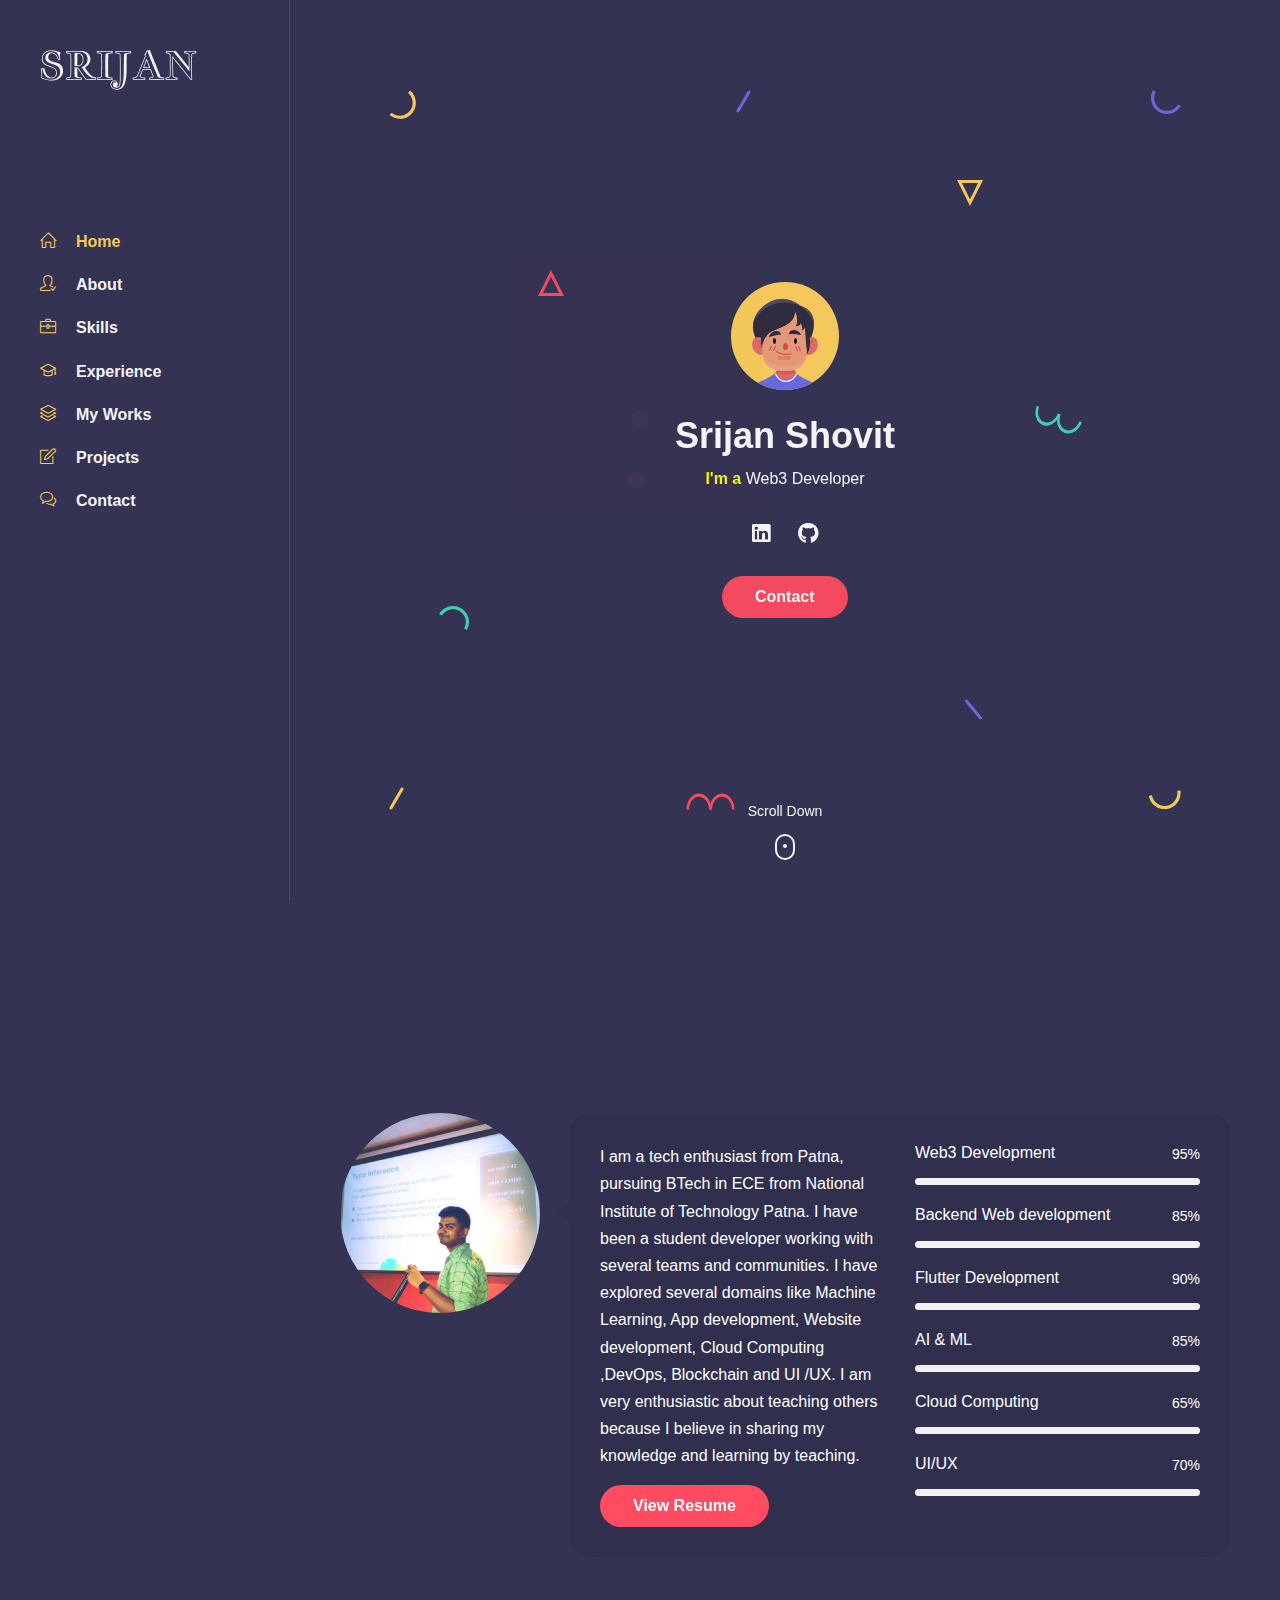
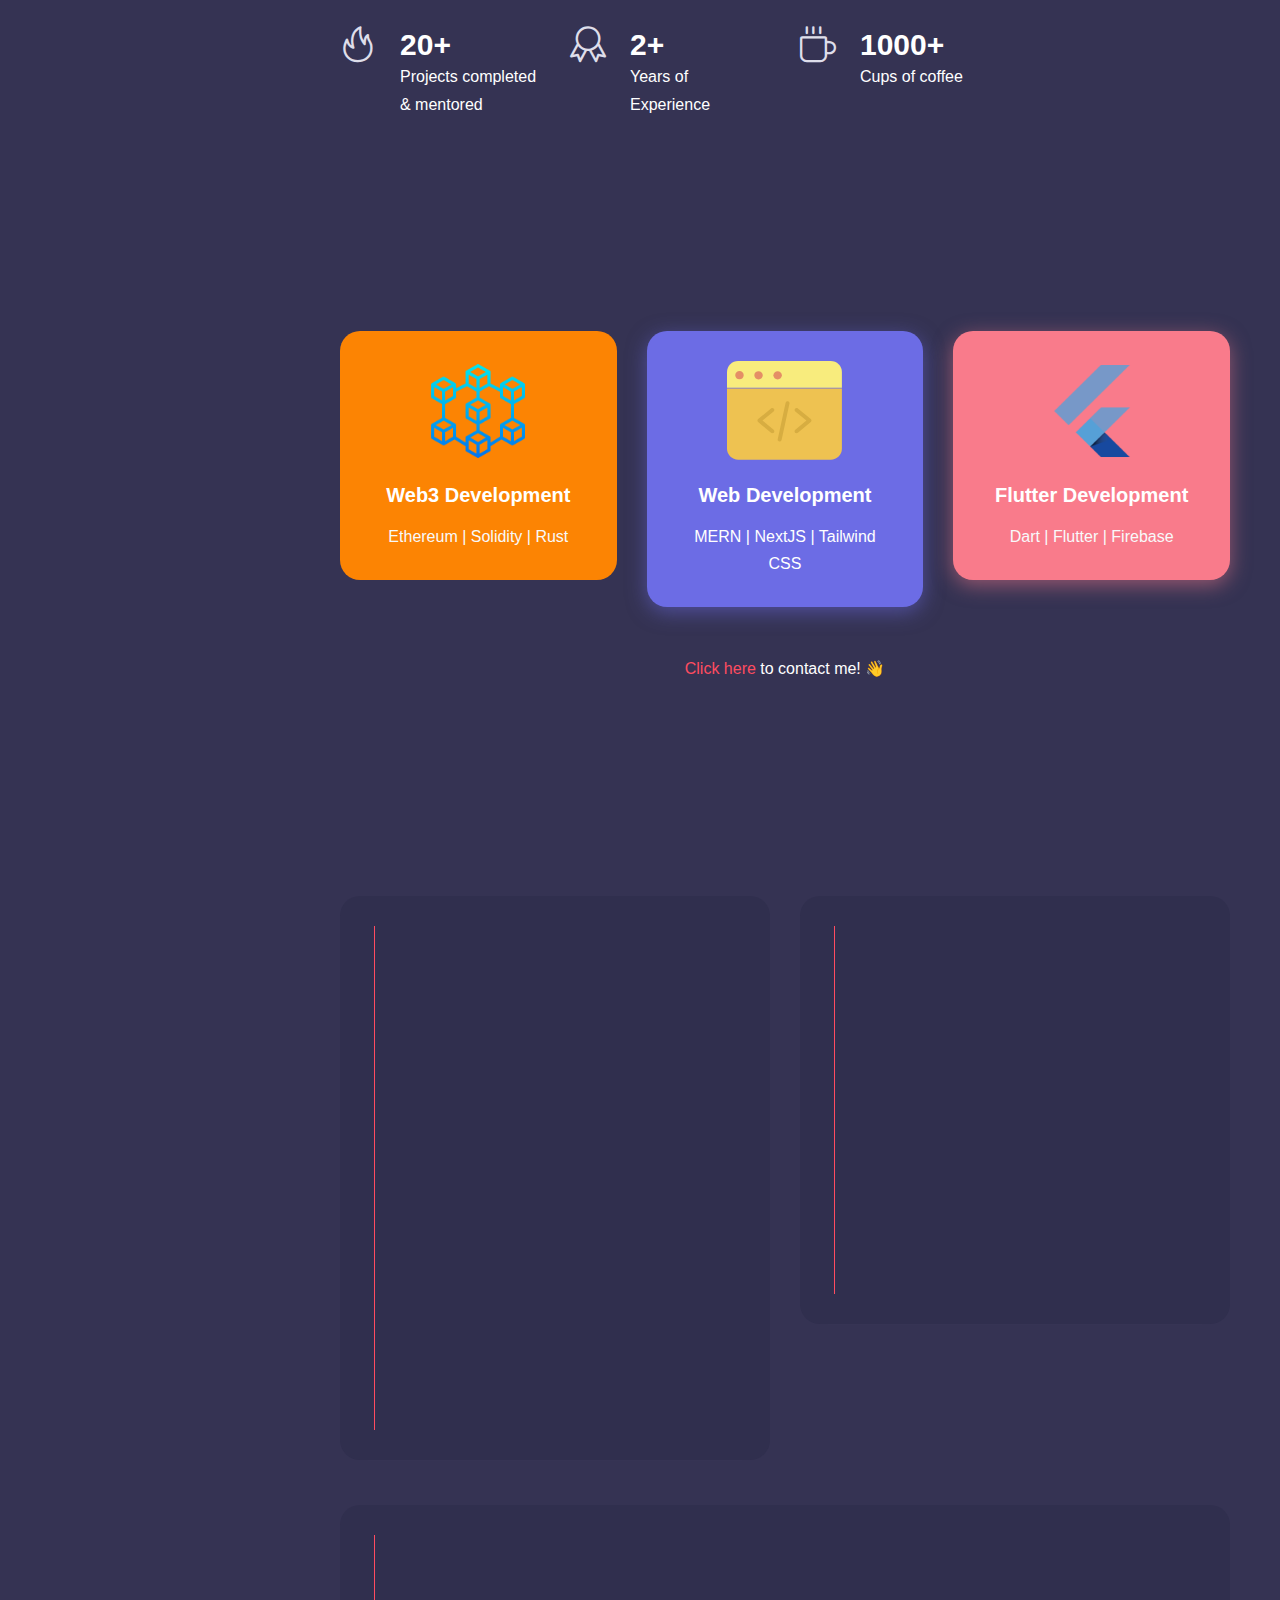
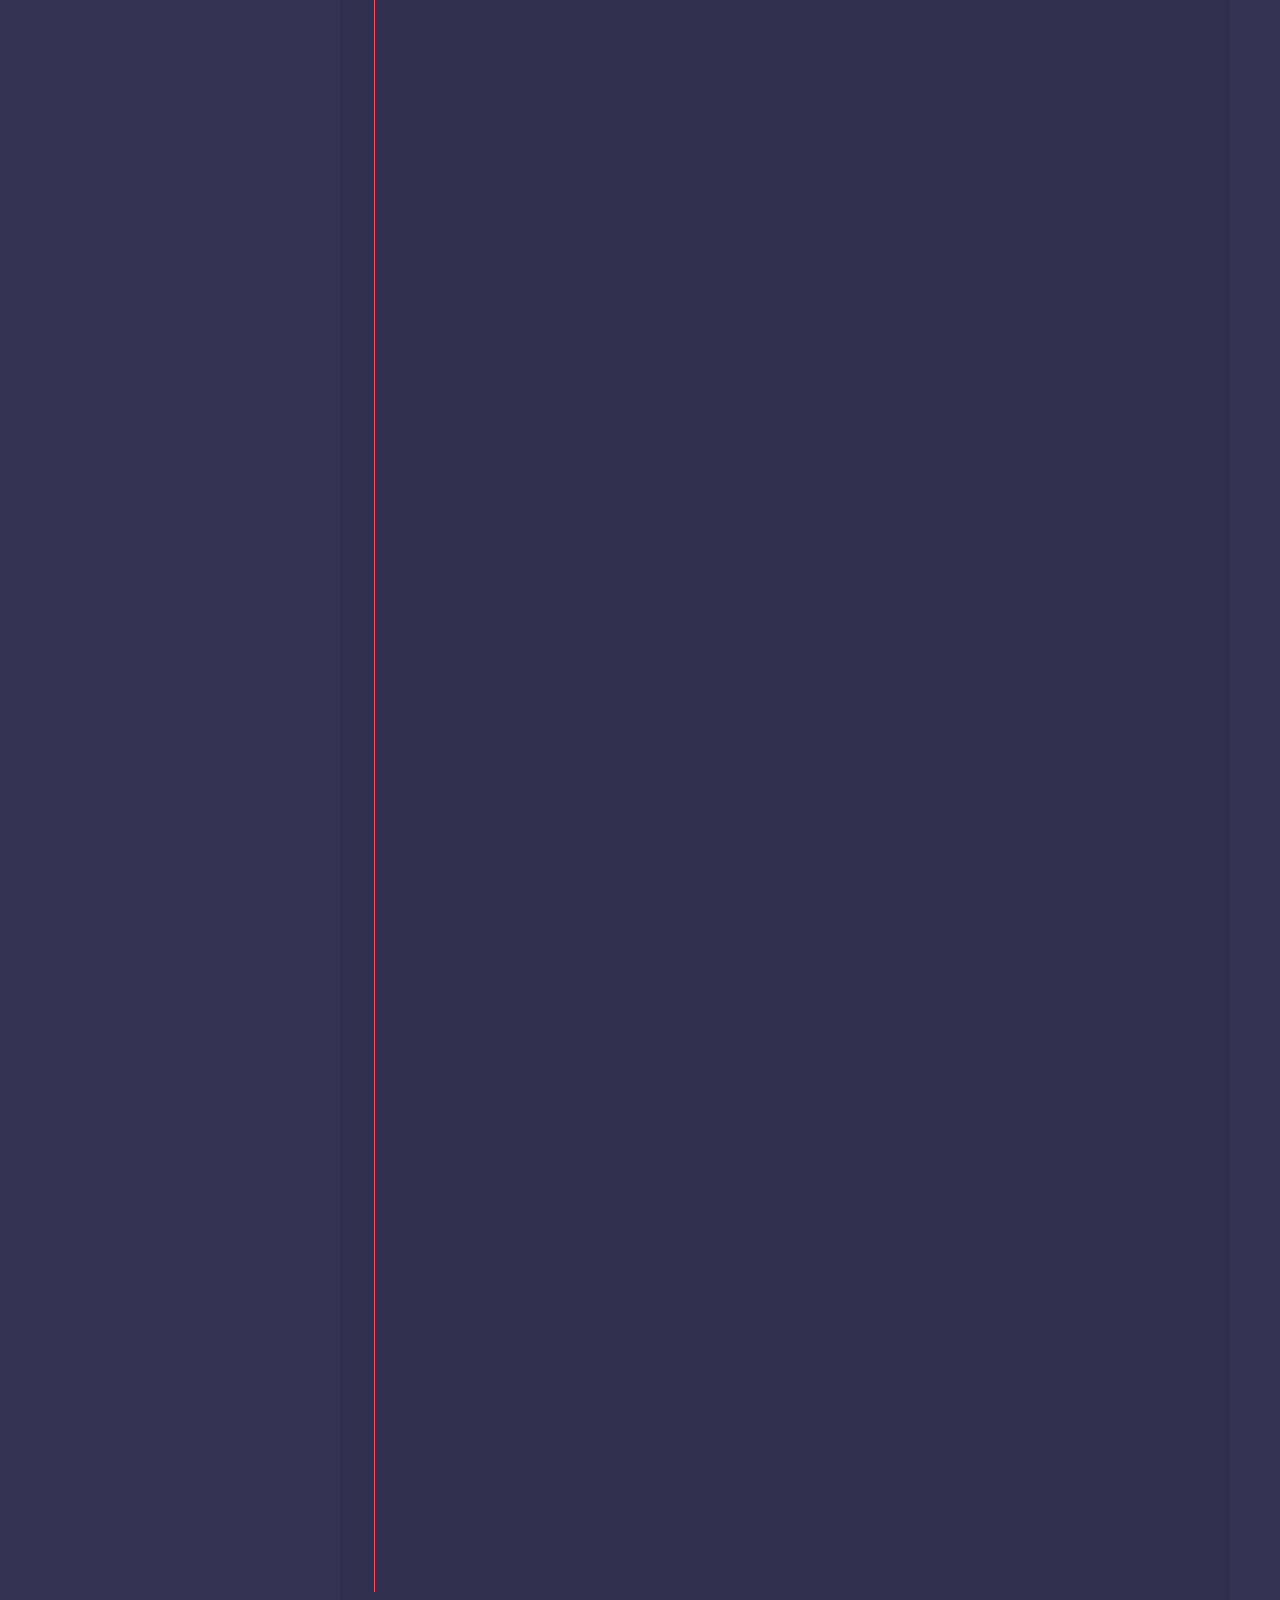
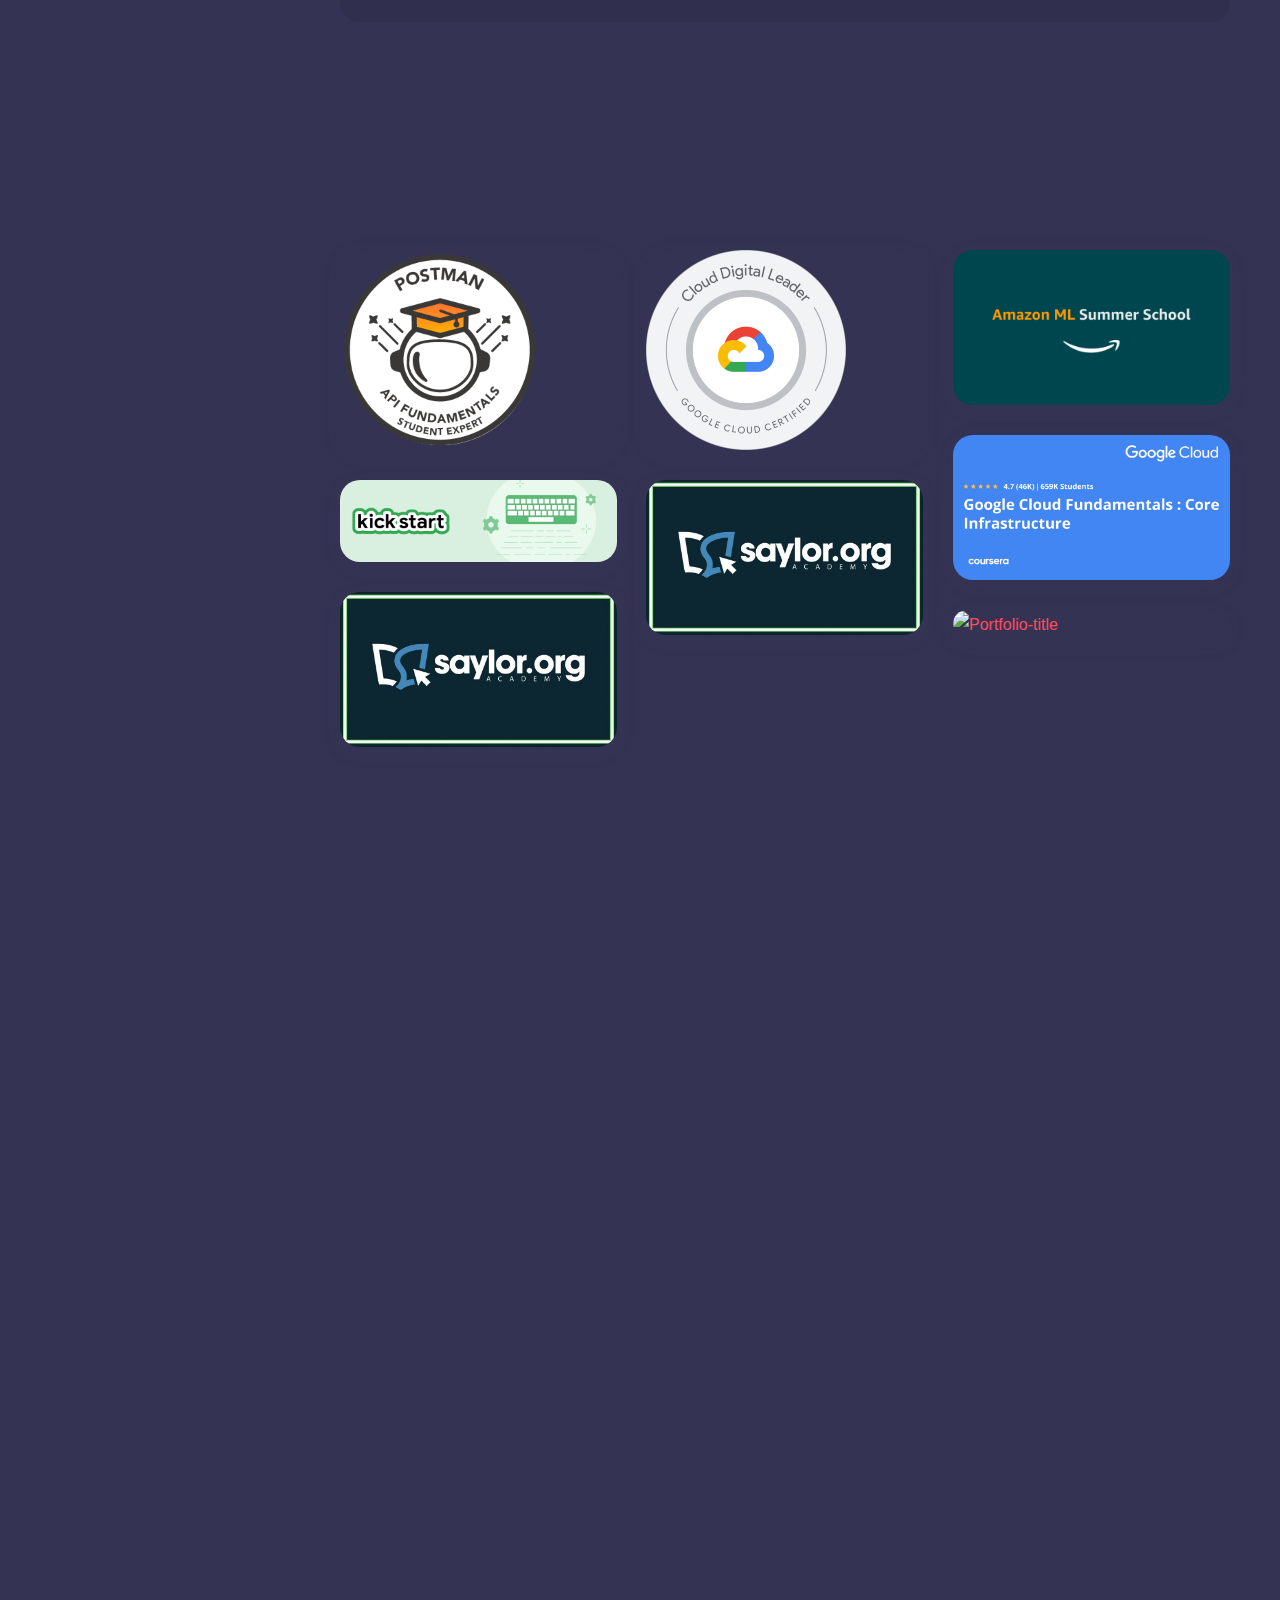
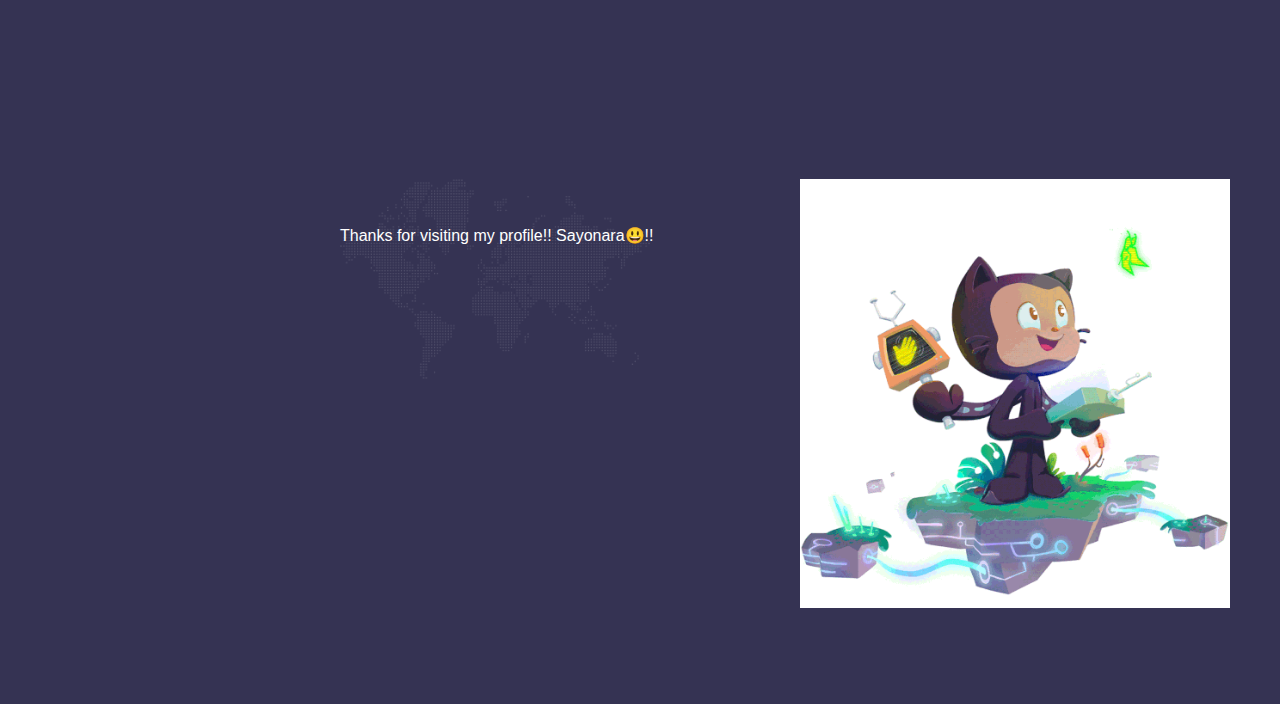
==== commit a787dbf4: "Merge branch 'main' of https://github.com/SrijanShovit/SrijanShovit.github.io" ====
--- a/index.html
+++ b/index.html
@@ -264,7 +264,7 @@
 										I am very enthusiastic about teaching others because I believe in sharing my
 										knowledge and learning by teaching.</p>
 									<div class="mt-3">
-										<a href="https://drive.google.com/file/d/1rQ4cBGkNyZY8H8ob6gtBQzq8xd7jyEnO/view?usp=sharing"
+										<a href="https://drive.google.com/file/d/18evR8eU-bMuBfJevXhciWUjt6tlrDrmH/view?usp=sharing"
 											target="_blank" class="btn btn-default">View Resume</a>
 									</div>
 									<div class="spacer d-md-none d-lg-none" data-height="30"></div>
@@ -379,7 +379,7 @@
 						<div class="fact-item">
 							<span class="icon icon-fire"></span>
 							<div class="details">
-								<h3 class="mb-0 mt-0 number"><em class="count">10</em>+</h3>
+								<h3 class="mb-0 mt-0 number"><em class="count">20</em>+</h3>
 								<p class="mb-0">Projects completed & mentored</p>
 							</div>
 						</div>
@@ -397,7 +397,7 @@
 						</div>
 					</div>
 
-					<div class="col-md-3 col-sm-6">
+					<!-- <div class="col-md-3 col-sm-6">
 						<div class="fact-item">
 							<span class="icon icon-people"></span>
 							<div class="details">
@@ -406,15 +406,15 @@
 							</div>
 						</div>
 						<div class="spacer d-md-none d-lg-none" data-height="30"></div>
-					</div>
+					</div> -->
 
 					<div class="col-md-3 col-sm-6">
 						<!-- fact item -->
 						<div class="fact-item">
 							<span class="icon icon-cup"></span>
 							<div class="details">
-								<h3 class="mb-0 mt-0 number"><em class="count">500</em>+</h3>
-								<p class="mb-0">Cup of coffee</p>
+								<h3 class="mb-0 mt-0 number"><em class="count">1000</em>+</h3>
+								<p class="mb-0">Cups of coffee</p>
 							</div>
 						</div>
 						<div class="spacer d-md-none d-lg-none" data-height="30"></div>
@@ -557,30 +557,60 @@
 								</div>
 							</div>
 
-
-
-
-
-							<!-- main line -->
-							<span class="line"></span>
-
-						</div>
-
-					</div>
-					<br>
-
-					<div class="col-md-12 bot">
-
-						<!-- responsive spacer -->
-						<div class="spacer d-md-none d-lg-none" data-height="30"></div>
-
-						<!-- timeline wrapper -->
-						<div class="timeline exp bg-dark rounded shadow-light padding-30 overflow-hidden">
-
 							<!-- timeline item -->
 							<div class="timeline-container wow fadeInUp">
 								<div class="content">
-									<span class="time">September 2022 - present</span>
+									<span class="time">Apr 2023 - present</span>
+									<h3 class="title">Subject Matter Expert</h3>
+									<p>Chegg</p>
+									<p>
+									<ul>
+										<li>Help students with their doubts in Computer Science</li>
+
+									</ul>
+									</p>
+								</div>
+							</div>
+
+
+
+
+
+							<!-- main line -->
+							<span class="line"></span>
+
+						</div>
+
+					</div>
+					<br>
+
+					<div class="col-md-12 bot">
+
+						<!-- responsive spacer -->
+						<div class="spacer d-md-none d-lg-none" data-height="30"></div>
+
+						<!-- timeline wrapper -->
+						<div class="timeline exp bg-dark rounded shadow-light padding-30 overflow-hidden">
+
+							<!-- timeline item -->
+							<div class="timeline-container wow fadeInUp">
+								<div class="content">
+									<span class="time">April 2023 - present</span>
+									<h3 class="title">Mentor</h3>
+									<p><span class="time">Stacks DAO</span></p>
+									<p>
+									<ul>
+										<li>Establishing a blockchain learning DAO for students at NIT Patna</li>
+										
+									</ul>
+									</p>
+								</div>
+							</div>
+
+							<!-- timeline item -->
+							<div class="timeline-container wow fadeInUp">
+								<div class="content">
+									<span class="time">September 2022 - April 2023</span>
 									<h3 class="title">Technical Lead</h3>
 									<p><span class="time">Google Developer Students Club NIT Patna</span></p>
 									<p>
@@ -599,7 +629,7 @@
 							<!-- timeline item -->
 							<div class="timeline-container wow fadeInUp">
 								<div class="content">
-									<span class="time">August 2022 - present</span>
+									<span class="time">August 2022 - April 2023</span>
 									<h3 class="title">Technical Lead</h3>
 									<p><span class="time">Hackslash Developer Club NIT Patna</span></p>
 									<p>
@@ -607,7 +637,8 @@
 										<li>Responsible for all the technical aspects of projects and learning
 											activities going on in club</li>
 										<li>Mentored Project Cura under HacktoberFest 2022</li>
-										<li>Coordinating and mentoring the HackNITP 2023 Web Team </li>
+										<li>Organised Blockchain 101 Session Series</li>
+										<li>Serving as Mentorship Lead in ByteVerse 2023</li>
 									</ul>
 									</p>
 								</div>
@@ -667,6 +698,7 @@
 										<li>Hosted session on Mobile Development as part of HacktoberFest week 2021</li>
 										<li>Planned, organized and managed Study Jams for Freshers and took sessions on
 											Flutter and Python</li>
+										<li>Served as Outreach Co-Lead in HackNITP 4.0</li>
 
 									</ul>
 									</p>
@@ -1112,40 +1144,82 @@
 				<!-- portolio wrapper -->
 				<div class="row portfolio-wrapper">
 
-
+					<!-- portfolio item 4-->
+					<div class="col-md-4">
+						<a href="https://www.linkedin.com/posts/srijan-shovit-6b3b131ba_blockchain-web3-ethereum-activity-7046507609675182081-PTN0?utm_source=share&utm_medium=member_desktop" target="_blank">
+							<!-- blog item -->
+							<div class="blog-item rounded bg-dark shadow-light wow fadeIn">
+								<div class="thumb">
+									<span class="category">Blockchain 101 with HackSlash</span>
+									<img src="images/sessions/hackslashsessions.jpeg" alt="blog-title">
+								</div>
+								<div class="details">
+									<h4 class="my-0 title">Basics of Blockchain, Bitcoin, Ethereum, Smart Contracts & Truffle</h4>
+									<ul class="list-inline meta mb-0 mt-2">
+										<li class="list-inline-item">March 2023-April 2023</li>
+
+									</ul>
+								</div>
+							</div>
+						</a>
+					</div>
+
+
+					<!-- portfolio item 3-->
+					<div class="col-md-4">
+						<a href="https://lu.ma/shardeum-patna-meetup" target="_blank">
+							<!-- blog item -->
+							<div class="blog-item rounded bg-dark shadow-light wow fadeIn">
+								<div class="thumb">
+									<span class="category">Shardeum Meet Patna</span>
+									<img src="images/sessions/shardeum.jpeg" alt="blog-title">
+								</div>
+								<div class="details">
+									<h4 class="my-0 title">How to get started with Web3 ?</h4>
+									<ul class="list-inline meta mb-0 mt-2">
+										<li class="list-inline-item">March 2023</li>
+
+									</ul>
+								</div>
+							</div>
+						</a>
+					</div>
+
+					<!-- portfolio item 2-->
+					<div class="col-md-4">
+						<a href="https://gdsc.community.dev/events/details/developer-student-clubs-national-institute-of-technology-nit-patna-presents-compose-camp-session-1/"
+							target="_blank">
+							<!-- blog item -->
+							<div class="blog-item rounded bg-dark shadow-light wow fadeIn">
+								<div class="thumb">
+									<span class="category">GDSC Compose Camp</span>
+									<img src="images/sessions/cc.jpg" alt="blog-title">
+								</div>
+								<div class="details">
+									<h4 class="my-0 title">Kotlin & Jetpack Compose</h4>
+									<ul class="list-inline meta mb-0 mt-2">
+										<li class="list-inline-item">Sept 2022 - Oct 2022</li>
+
+									</ul>
+								</div>
+							</div>
+						</a>
+					</div>
+
+
+					<!-- portfolio item 1 -->
 					<div class="col-md-4 ">
 						<a href="https://youtu.be/iPAXHbDozow" target="_blank">
 							<!-- blog item -->
 							<div class="blog-item rounded bg-dark shadow-light wow fadeIn">
 								<div class="thumb">
-									<span class="category">HacktoberWeek 2021</span>
+									<span class="category">HacktoberWeek Session</span>
 									<img src="images/sessions/hacktober21.png" alt="blog-title">
 								</div>
 								<div class="details">
-									<h4 class="my-0 title">Mobile App Dev Session</h4>
+									<h4 class="my-0 title">Mobile App Development</h4>
 									<ul class="list-inline meta mb-0 mt-2">
 										<li class="list-inline-item">October 2021</li>
-
-									</ul>
-								</div>
-							</div>
-						</a>
-					</div>
-
-					<!-- portfolio item -->
-					<div class="col-md-4">
-						<a href="https://gdsc.community.dev/events/details/developer-student-clubs-national-institute-of-technology-nit-patna-presents-compose-camp-session-1/"
-							target="_blank">
-							<!-- blog item -->
-							<div class="blog-item rounded bg-dark shadow-light wow fadeIn">
-								<div class="thumb">
-									<span class="category">GDSC Compose Camp 2022</span>
-									<img src="images/sessions/cc.jpg" alt="blog-title">
-								</div>
-								<div class="details">
-									<h4 class="my-0 title">Compose Camp Sessions</h4>
-									<ul class="list-inline meta mb-0 mt-2">
-										<li class="list-inline-item">Sept 2022 - Oct 2022</li>
 
 									</ul>
 								</div>
@@ -1172,8 +1246,54 @@
 
 				<div class="row blog-wrapper">
 
-
-					<!-- 17 -->
+					<!--20-->
+
+					<div class="col-md-4 bot">
+						<a href="https://mumbai-domain-client.vercel.app/"
+							target="_blank">
+							<!-- blog item -->
+							<div class="blog-item rounded bg-dark shadow-light wow fadeIn">
+								<div class="thumb">
+									<span class="category">Web3</span>
+									<img src="images/web3apps/dnsmumbai.jpeg" alt="blog-title">
+								</div>
+								<div class="details">
+									<h4 class="my-0 title">Web Naming Service Dapp</h4>
+									<ul class="list-inline meta mb-0 mt-2">
+										<li class="list-inline-item">April 2023</li>
+										<li class="list-inline-item">Solidity, Hardhat, openzeppelin, Metamask, ethers.js, React.js, Polygon Mumbai Testnet  </li>
+									</ul>
+								</div>
+							</div>
+						</a>
+					</div>
+
+
+					<!-- 19-->
+
+					<div class="col-md-4 bot">
+						<a href="https://www.linkedin.com/posts/srijan-shovit-6b3b131ba_nearprotocol-smartcontracts-blockchaindevelopment-activity-7048584664726339584-uuFo?utm_source=share&utm_medium=member_desktop"
+							target="_blank">
+							<!-- blog item -->
+							<div class="blog-item rounded bg-dark shadow-light wow fadeIn">
+								<div class="thumb">
+									<span class="category">Web3</span>
+									<img src="images/web3apps/nearcrowdfund.jpeg" alt="blog-title">
+								</div>
+								<div class="details">
+									<h4 class="my-0 title">Crowdfund Smart Contract</h4>
+									<ul class="list-inline meta mb-0 mt-2">
+										<li class="list-inline-item">April 2023</li>
+										<li class="list-inline-item">Rust, Near-cli, Near Testnet </li>
+									</ul>
+								</div>
+							</div>
+						</a>
+					</div>
+
+
+
+					<!-- 18 -->
 
 					<div class="col-md-4 bot">
 						<a href="https://www.linkedin.com/posts/srijan-shovit-6b3b131ba_connections-ai-polygon-activity-7030500344967094272-15ZR?utm_source=share&utm_medium=member_desktop"
@@ -1198,7 +1318,7 @@
 					</div>
 
 
-					<!-- 16 -->
+					<!-- 17 -->
 					<div class="col-md-4 bot">
 						<a href="https://www.linkedin.com/posts/srijan-shovit-6b3b131ba_web3-blockchain-thirdweb-activity-7028458646296506368-Akv4?utm_source=share&utm_medium=member_desktop"
 							target="_blank">
@@ -1252,8 +1372,7 @@
 
 					<!-- 1 5-->
 					<div class="col-md-4 bot">
-						<a href="https://ssetherfaucet.netlify.app/"
-							target="_blank">
+						<a href="https://ssetherfaucet.netlify.app/" target="_blank">
 							<!-- blog item -->
 							<div class="blog-item rounded bg-dark shadow-light wow fadeIn">
 								<div class="thumb">
@@ -1315,7 +1434,7 @@
 
 
 
-					
+
 					<!-- 13 -->
 
 					<div class="col-md-4 bot">
@@ -1361,7 +1480,7 @@
 					</div>
 
 
-					
+
 					<!-- 11 -->
 
 					<div class="col-md-4 bot">
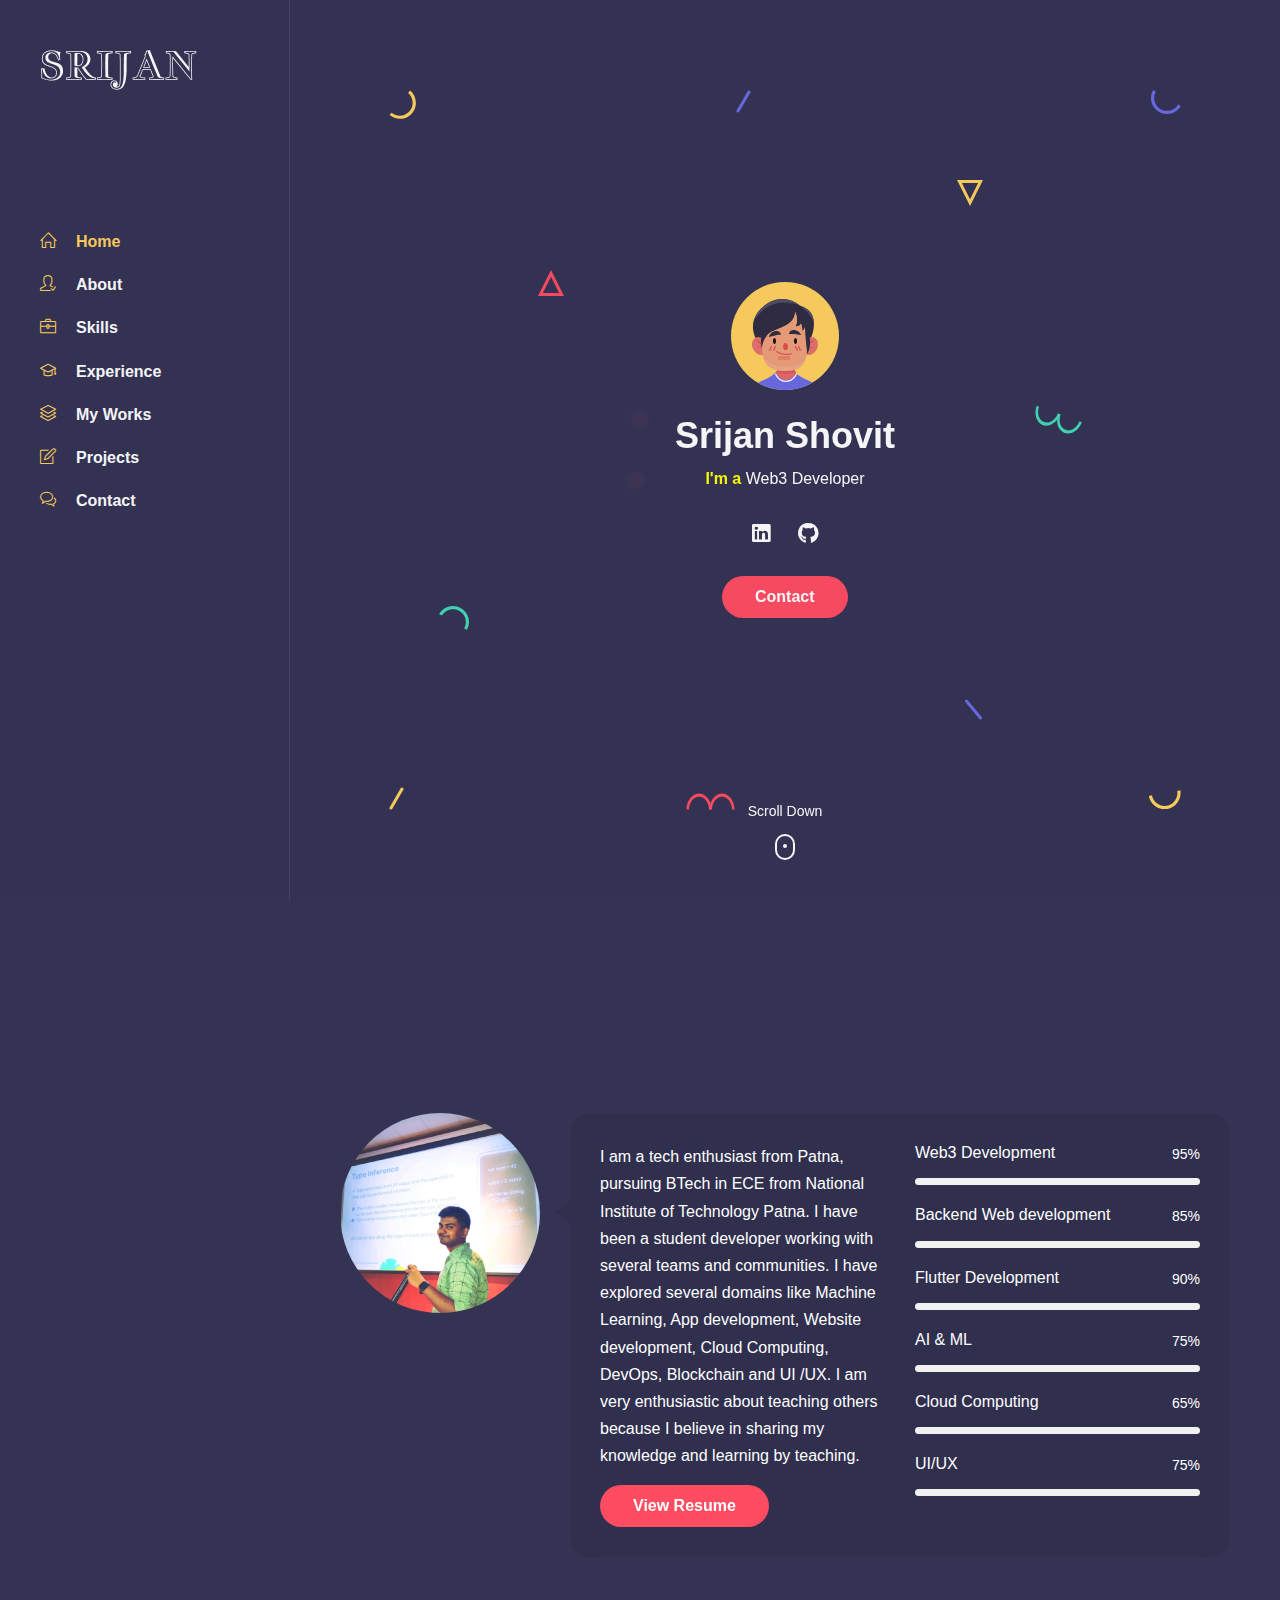
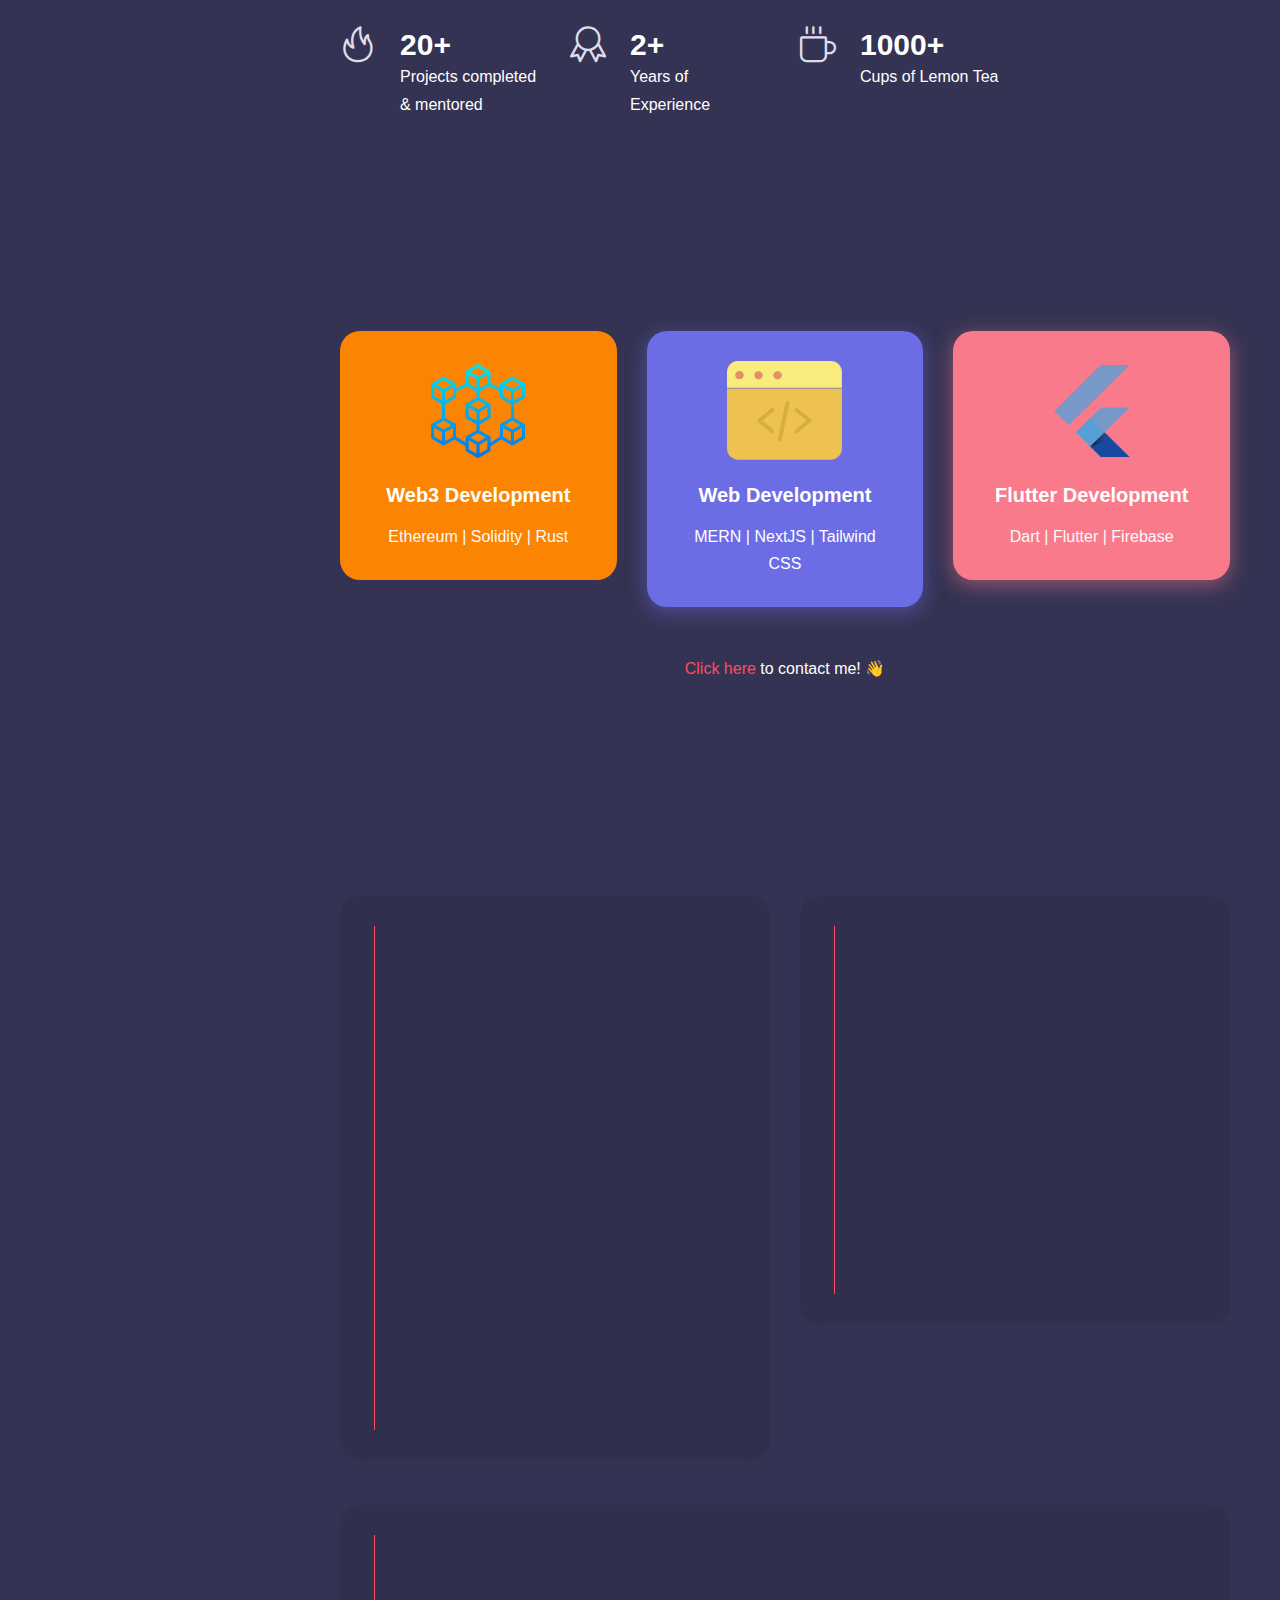
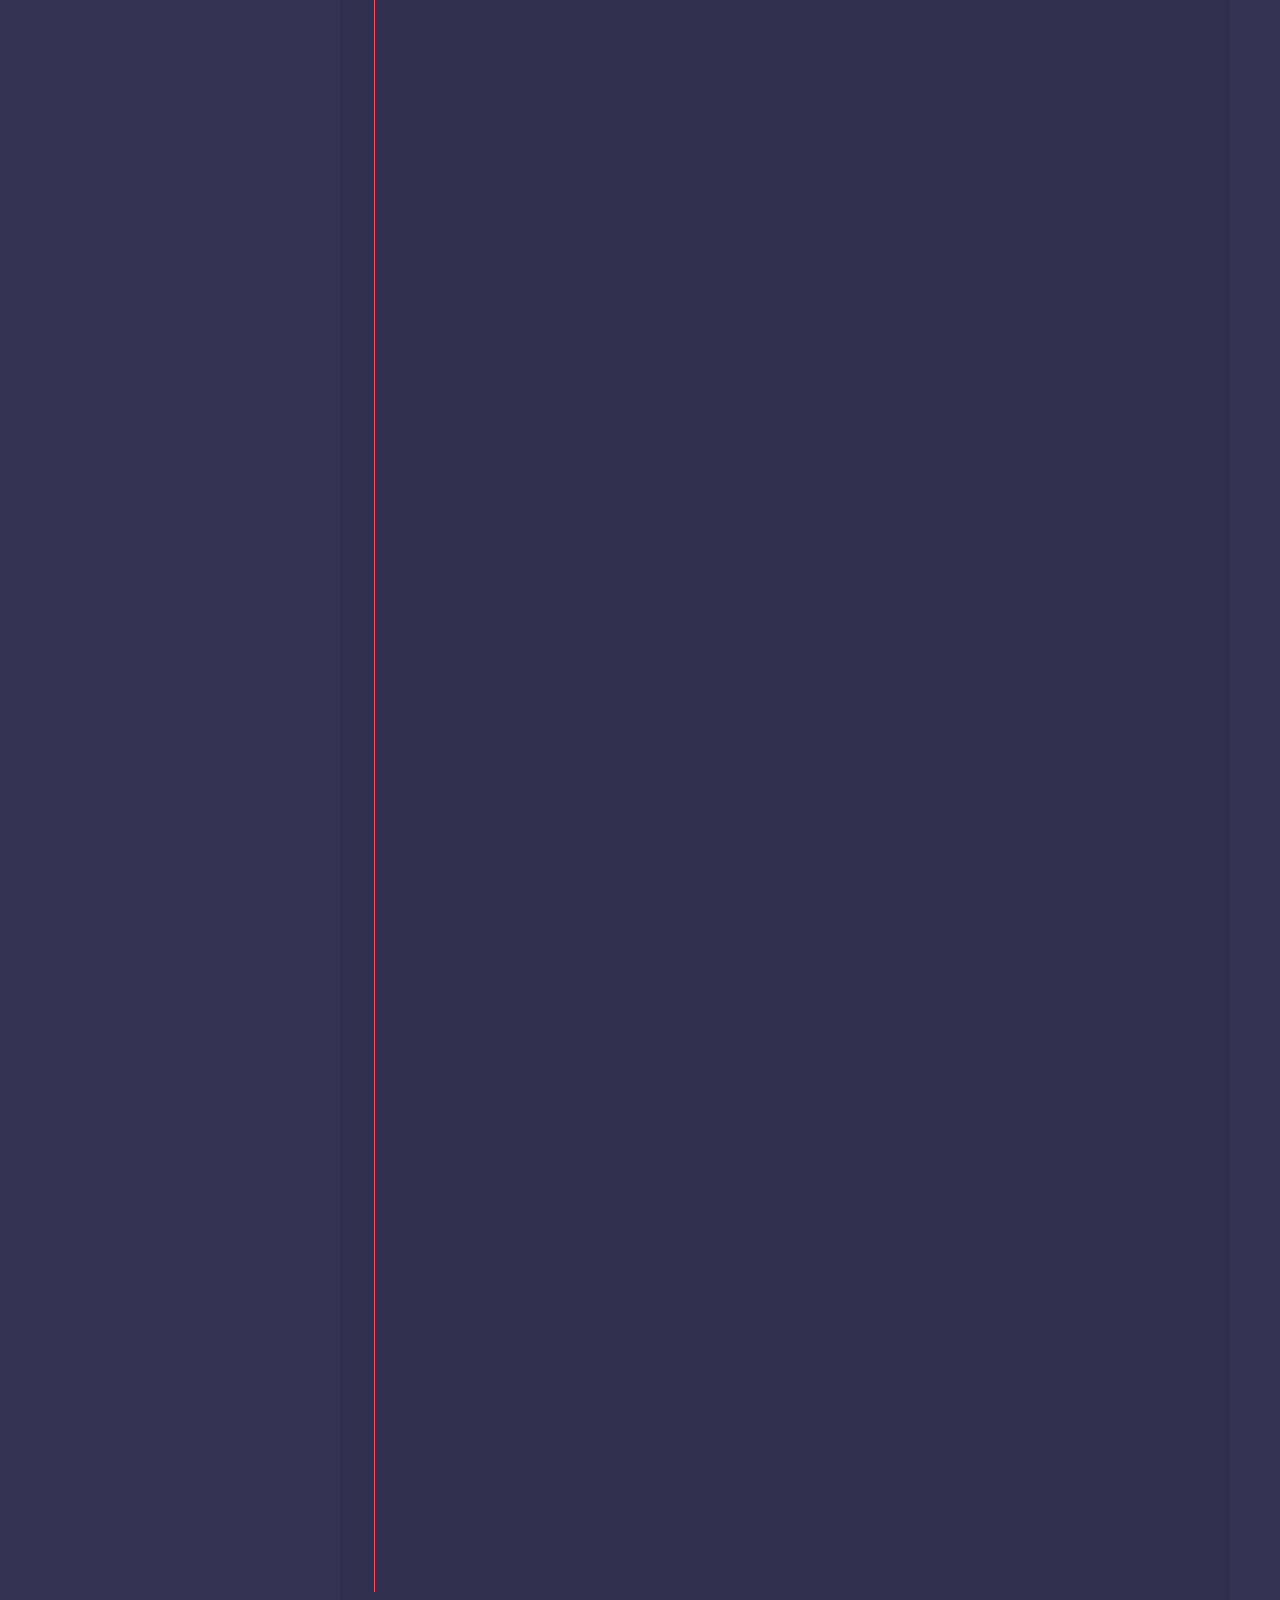
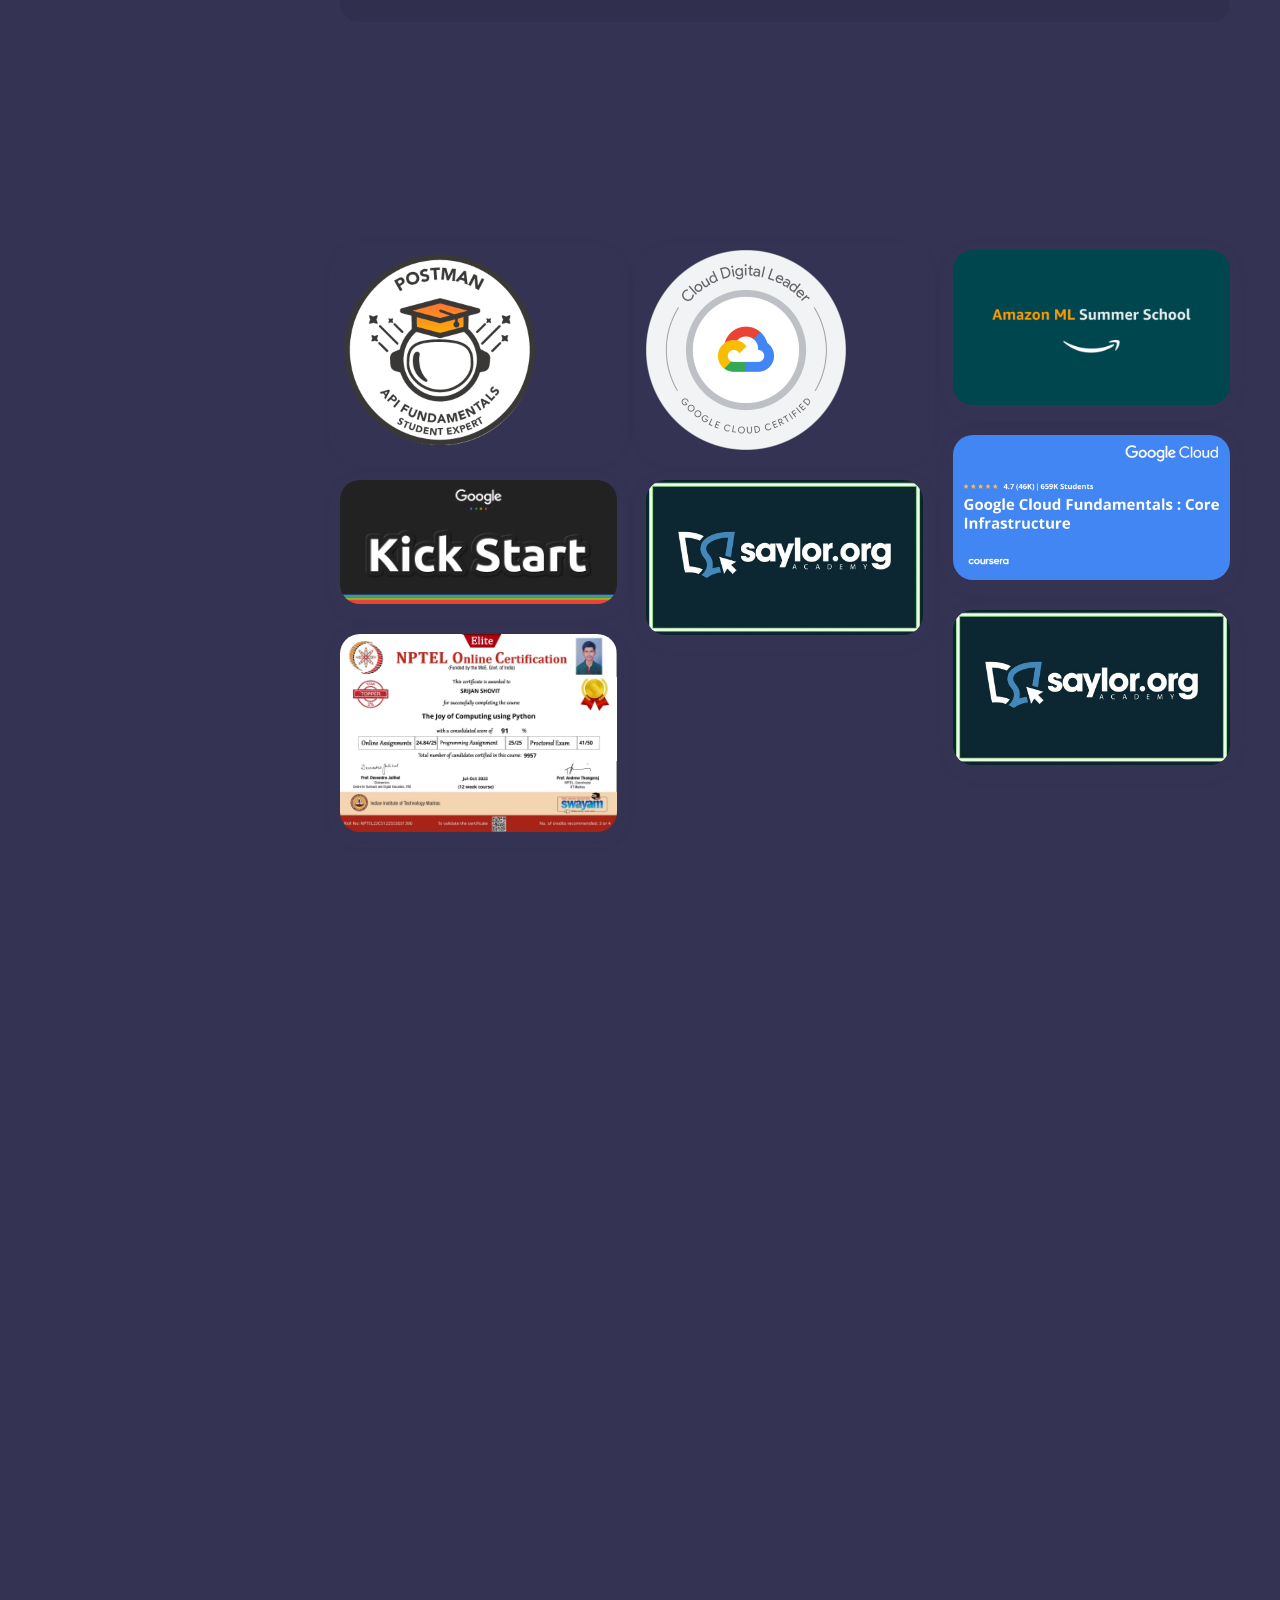
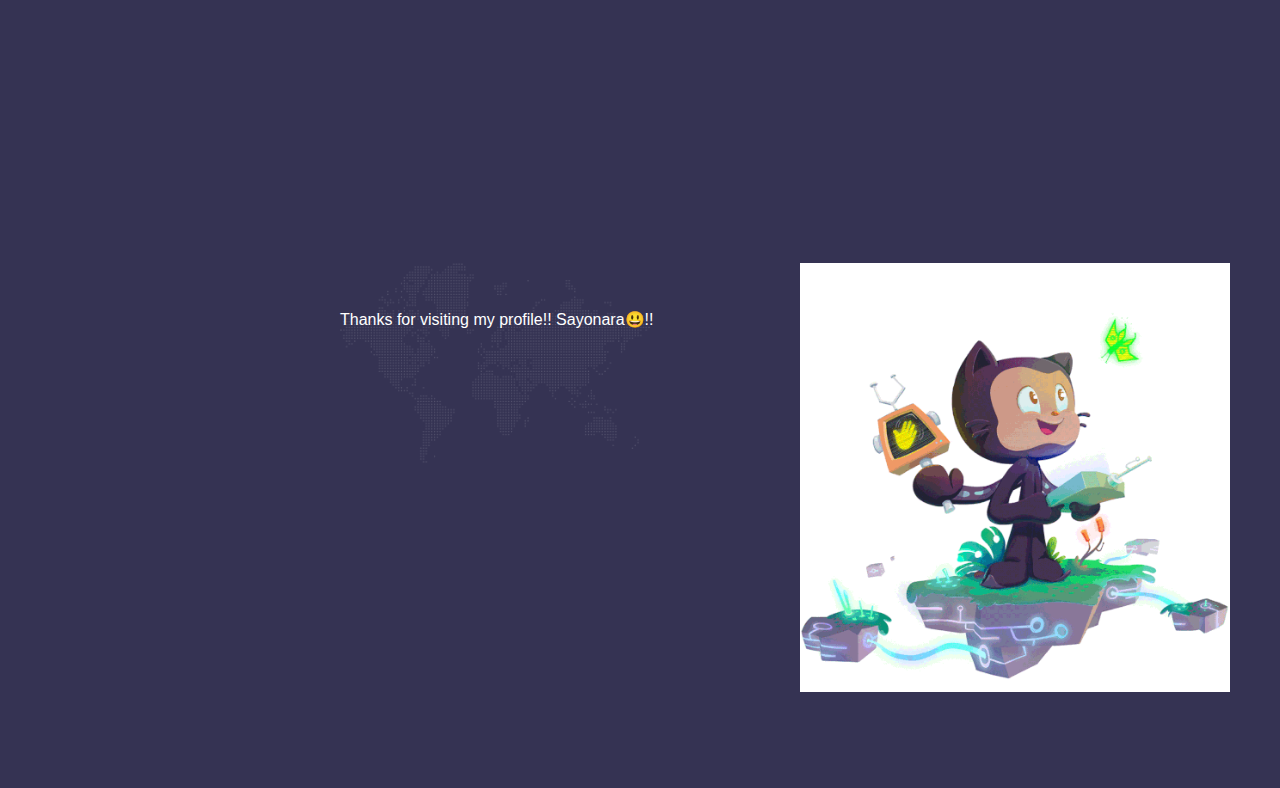
==== commit 1f00f8a0: "some little changes" ====
--- a/index.html
+++ b/index.html
@@ -124,7 +124,7 @@
 					<h1 class="mb-2 mt-0">Srijan Shovit</h1>
 					<span style="color: yellow;"><b>I'm a </b><span class="text-rotating">Web3 Developer,
 							Flutter Developer, Backend Web
-							Developer, Leetcoder, AI/ML Enthusiast</span></span>
+							Developer</span></span>
 
 					<!-- social icons -->
 					<ul class="social-icons light list-inline mb-0 mt-4">
@@ -260,7 +260,7 @@
 										of Technology Patna.
 										I have been a student developer working with several teams and communities.
 										I have explored several domains like Machine Learning, App development, Website
-										development, Cloud Computing ,DevOps, Blockchain and UI /UX.
+										development, Cloud Computing, DevOps, Blockchain and UI /UX.
 										I am very enthusiastic about teaching others because I believe in sharing my
 										knowledge and learning by teaching.</p>
 									<div class="mt-3">
@@ -321,7 +321,7 @@
 									<div class="skill-item">
 										<div class="skill-info clearfix">
 											<h4 class="float-left mb-3 mt-0">AI & ML</h4>
-											<span class="float-right">85%</span>
+											<span class="float-right">75%</span>
 										</div>
 										<div class="progress">
 											<div class="progress-bar data-background" role="progressbar"
@@ -351,7 +351,7 @@
 									<div class="skill-item">
 										<div class="skill-info clearfix">
 											<h4 class="float-left mb-3 mt-0">UI/UX</h4>
-											<span class="float-right">70%</span>
+											<span class="float-right">75%</span>
 										</div>
 										<div class="progress">
 											<div class="progress-bar data-background" role="progressbar"
@@ -414,7 +414,7 @@
 							<span class="icon icon-cup"></span>
 							<div class="details">
 								<h3 class="mb-0 mt-0 number"><em class="count">1000</em>+</h3>
-								<p class="mb-0">Cups of coffee</p>
+								<p class="mb-0">Cups of Lemon Tea</p>
 							</div>
 						</div>
 						<div class="spacer d-md-none d-lg-none" data-height="30"></div>
@@ -906,7 +906,7 @@
 									<span class="more-button"><i class="icon-link"></i></span>
 								</div>
 								<div class="thumb">
-									<img src="images/certifications/jocnptel.jpg" alt="Portfolio-title">
+									<img src="images/certifications/jocnptel.jpeg" alt="Portfolio-title">
 									<div class="mask"></div>
 								</div>
 							</div>
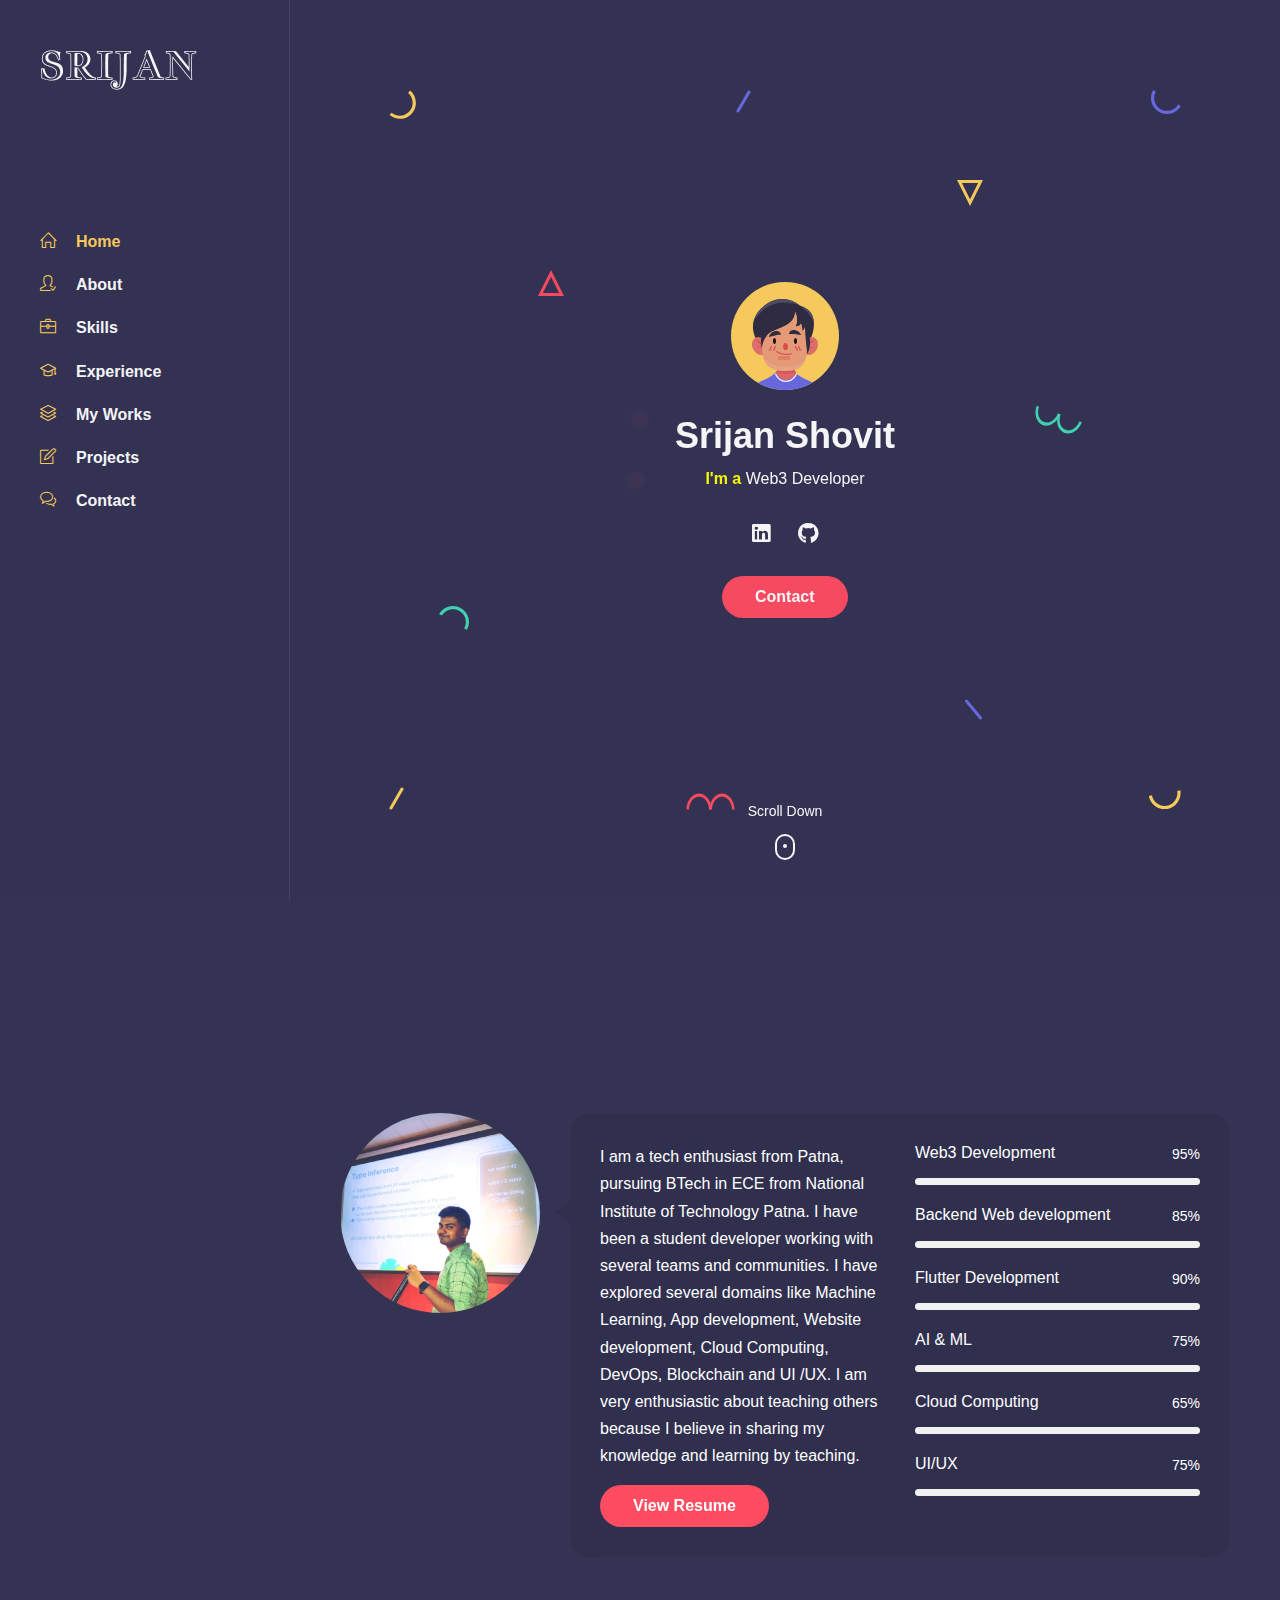
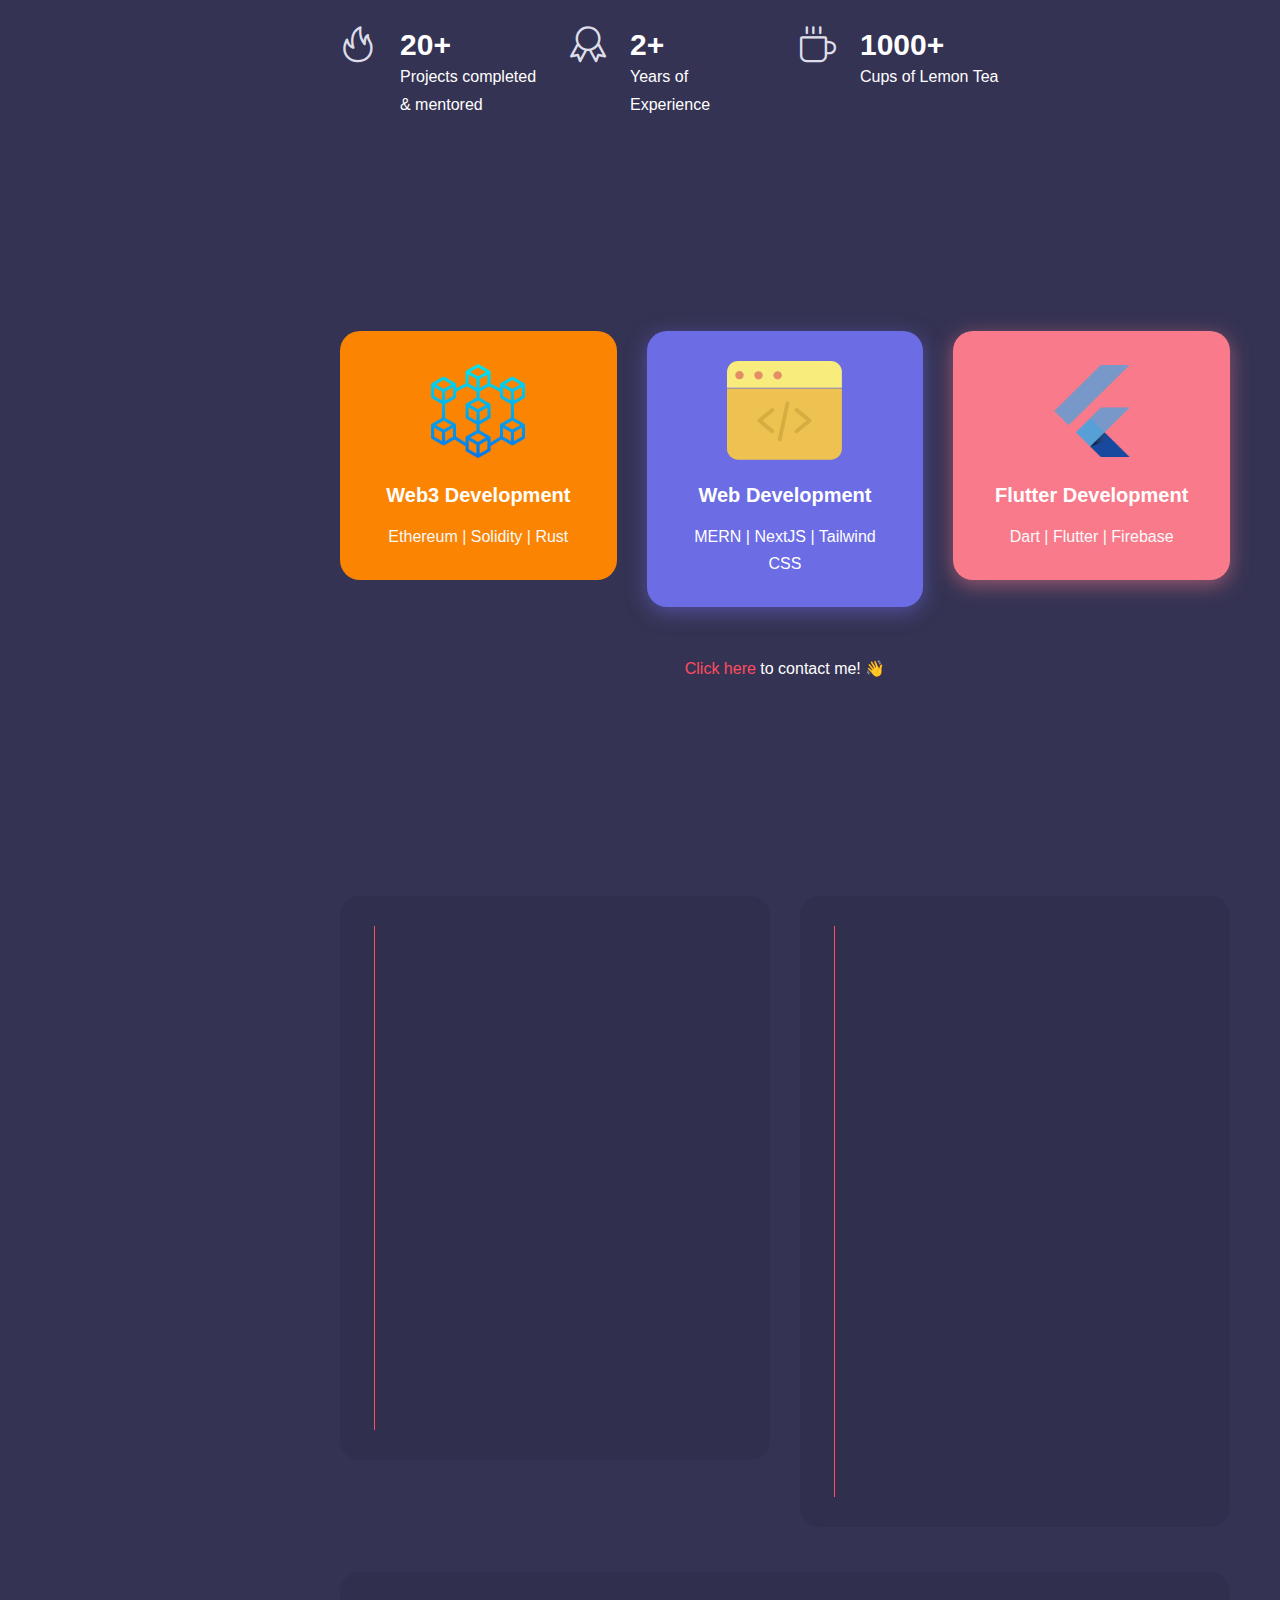
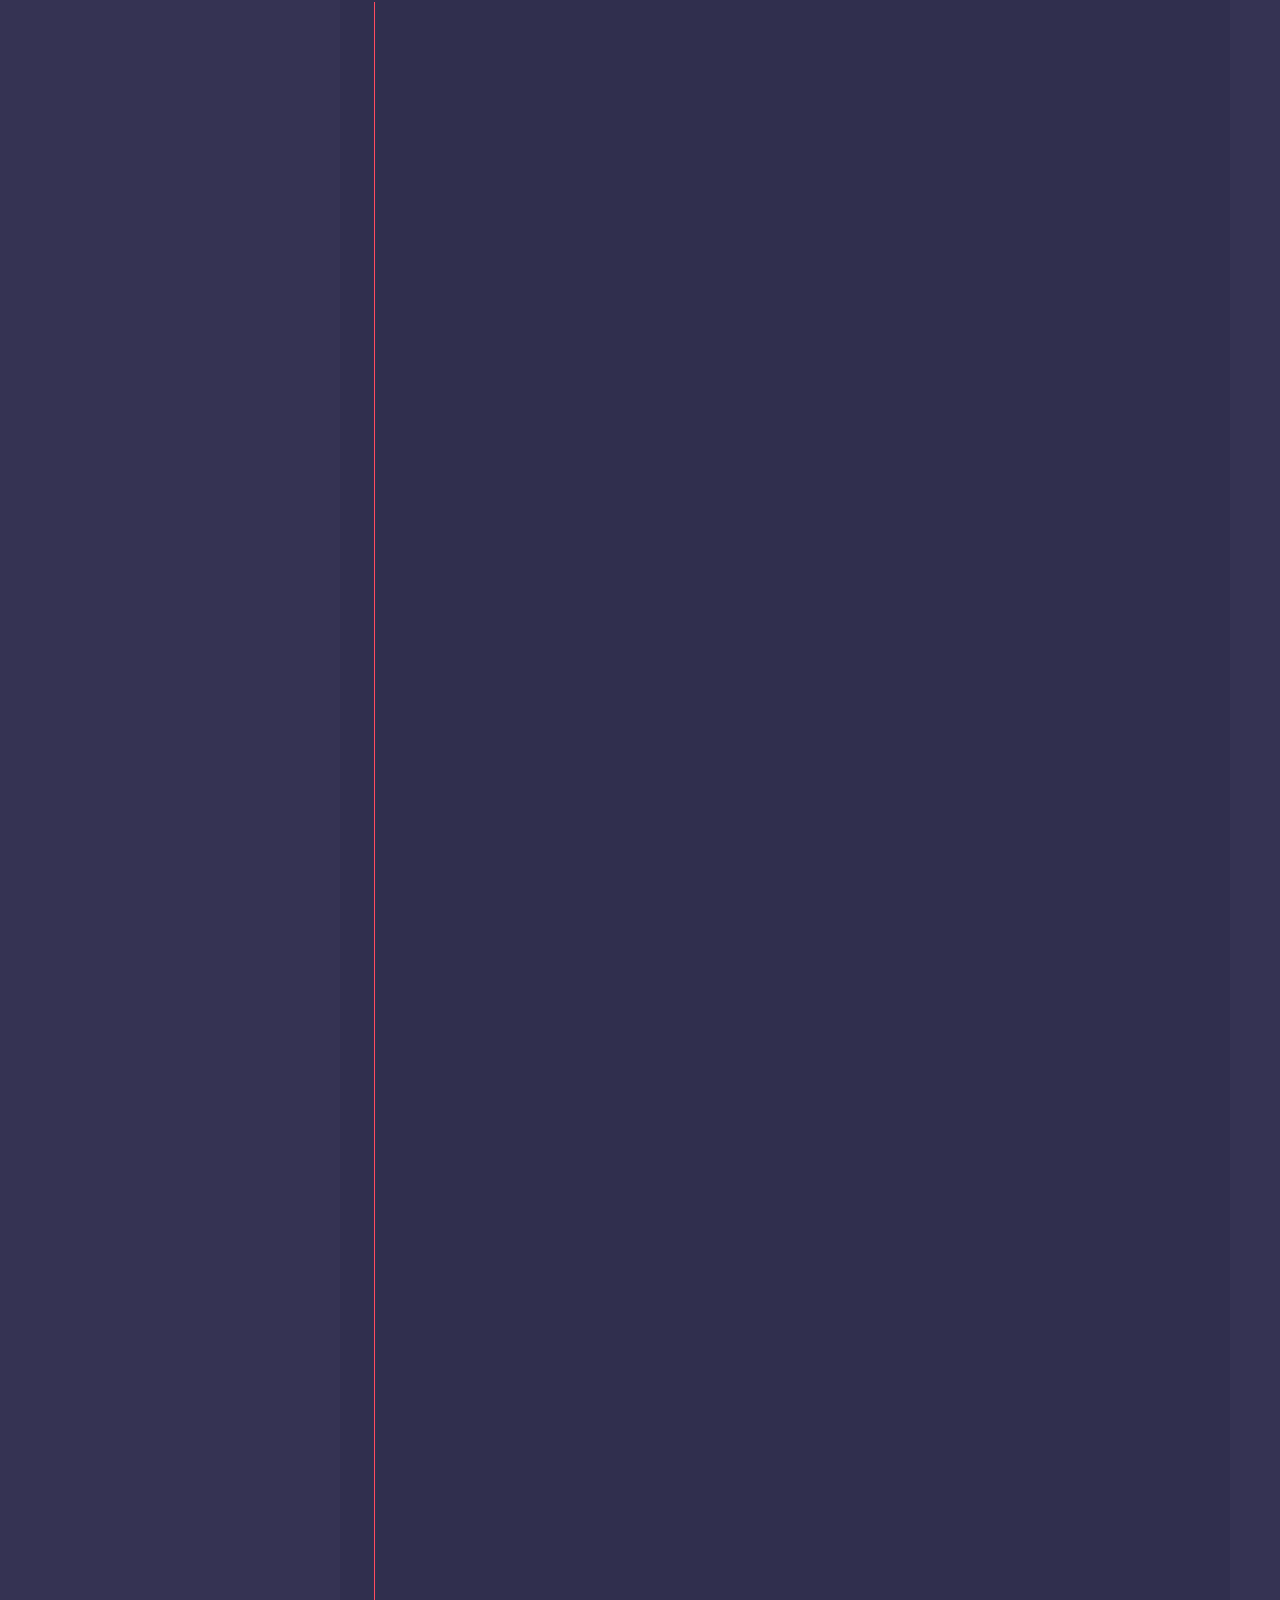
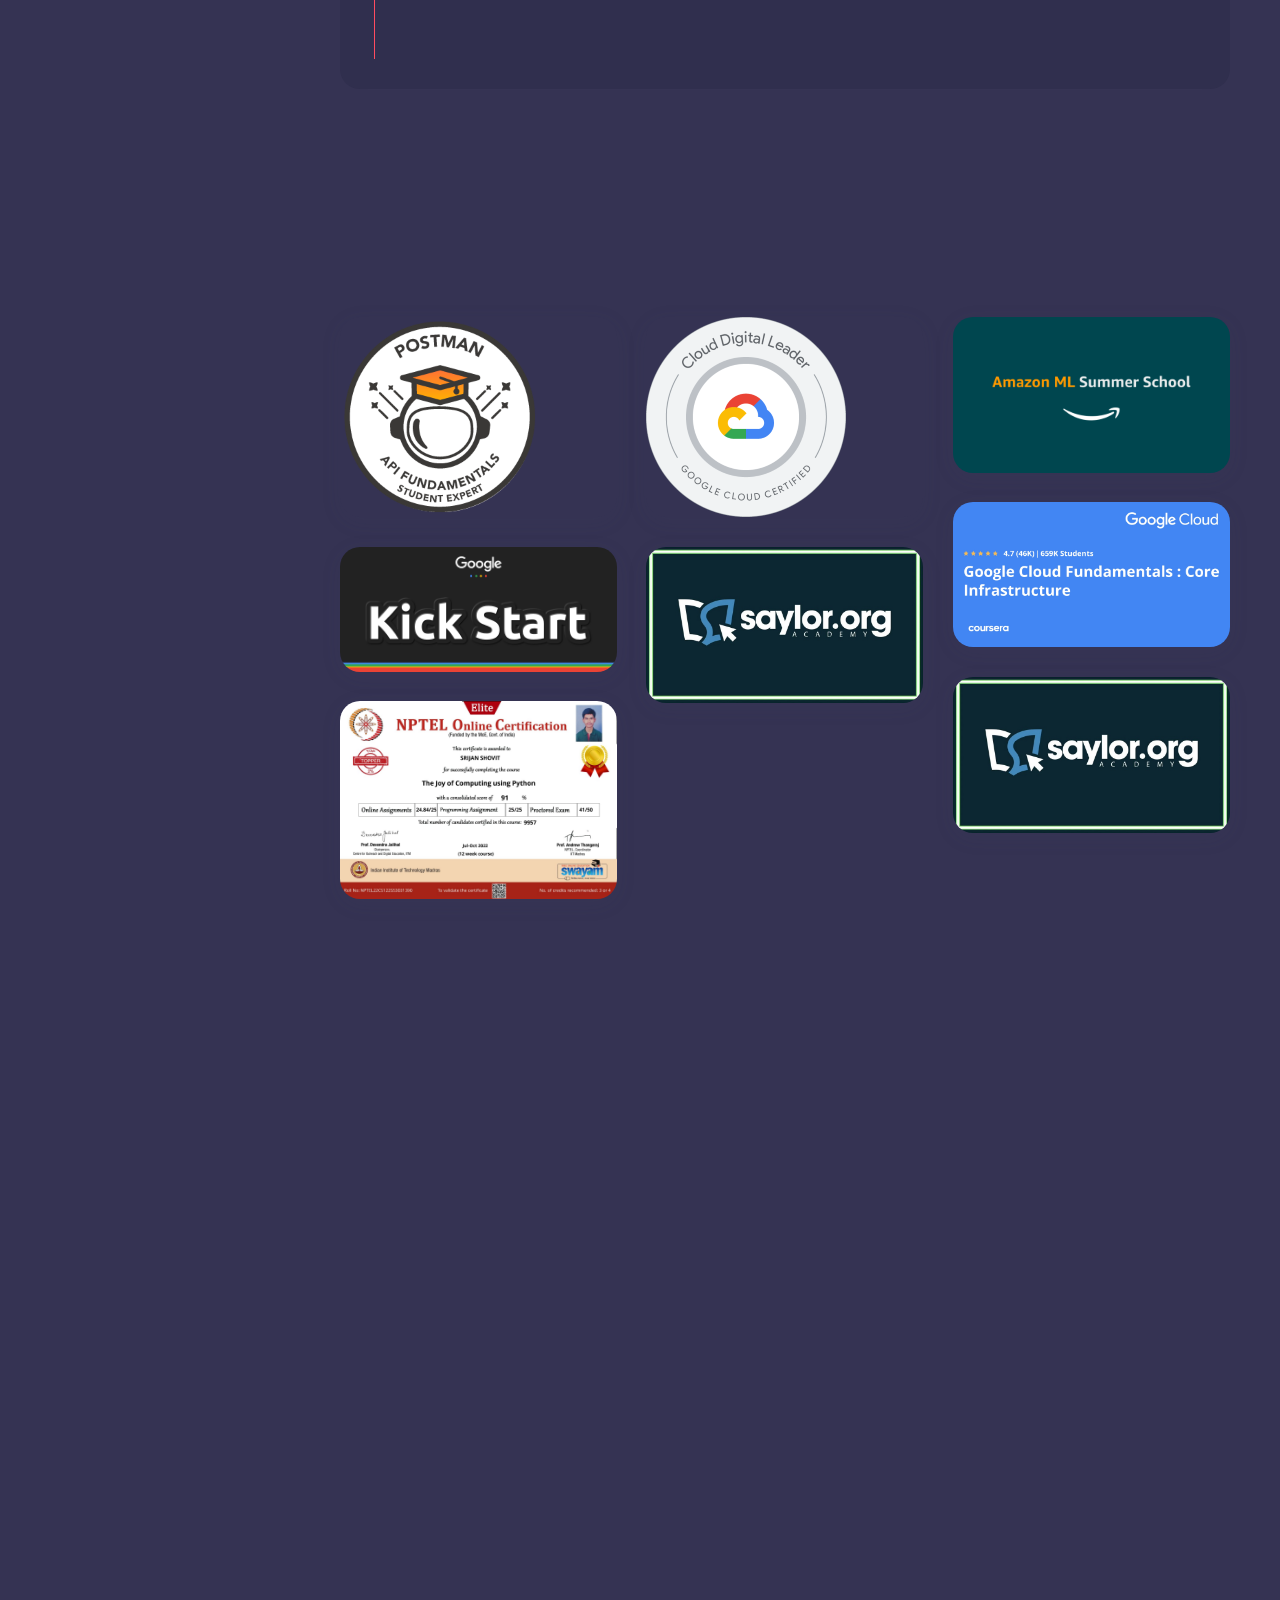
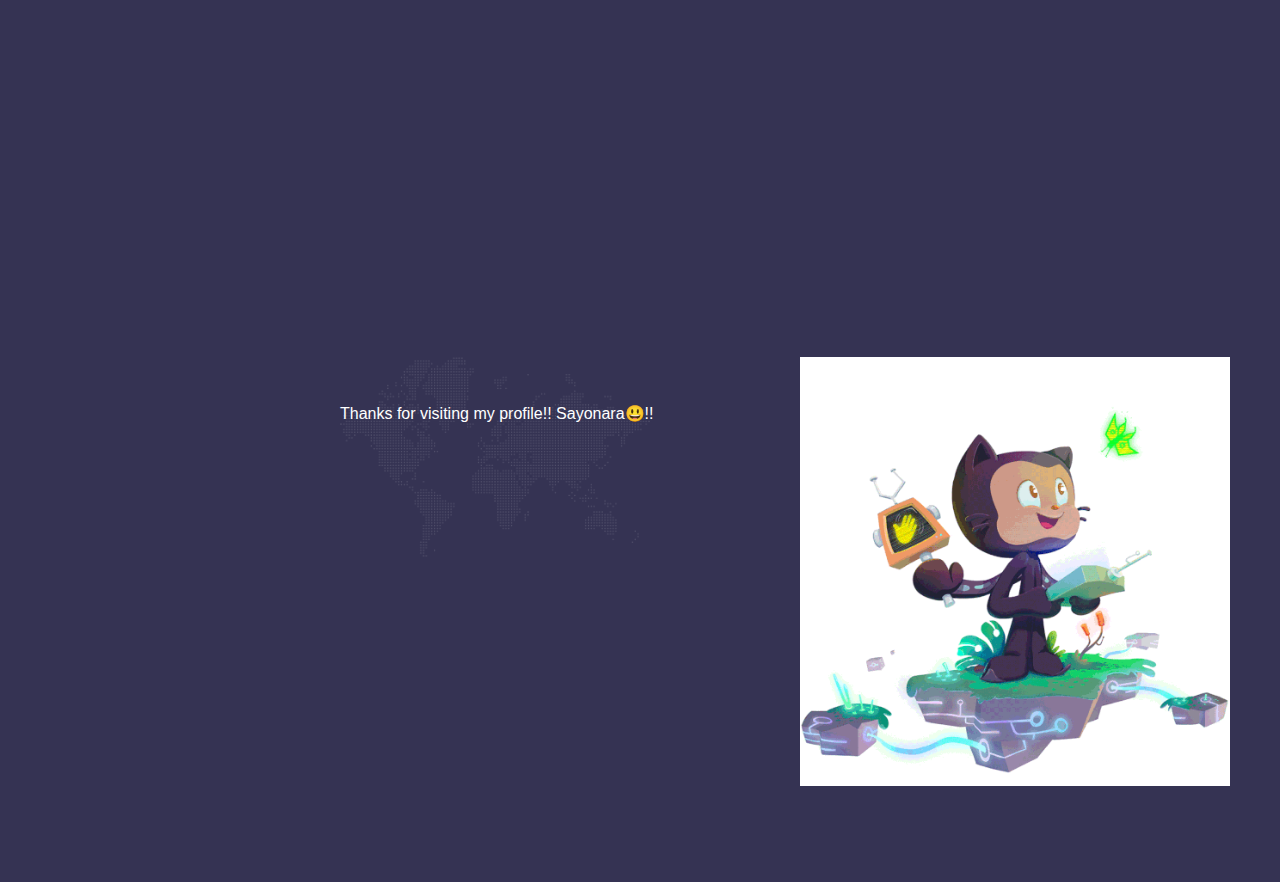
==== commit 6580a796: "yt channel and hashnode added" ====
--- a/index.html
+++ b/index.html
@@ -551,6 +551,21 @@
 									<p>
 									<ul>
 										<li>Excited to start my new journey!!🤩</li>
+
+									</ul>
+									</p>
+								</div>
+							</div>
+
+							<!-- timeline item -->
+							<div class="timeline-container wow fadeInUp">
+								<div class="content">
+									<span class="time">May 2023 - present</span>
+									<h3 class="title">Blogger</h3>
+									<p>Hashnode</p>
+									<p>
+									<ul>
+										<li>Writing passionately to educate folks about blockchain & various protocols</li>
 
 									</ul>
 									</p>
@@ -1144,6 +1159,27 @@
 				<!-- portolio wrapper -->
 				<div class="row portfolio-wrapper">
 
+					<!-- portfolio item 5-->
+					<div class="col-md-4">
+						<a href="https://youtube.com/@srijanshovit844" target="_blank">
+							<!-- blog item -->
+							<div class="blog-item rounded bg-dark shadow-light wow fadeIn">
+								<div class="thumb">
+									<span class="category">Blockchain</span>
+									<img src="images/sessions/chains.jpg" alt="blog-title">
+								</div>
+								<div class="details">
+									<h4 class="my-0 title">YouTube channel</h4>
+									<ul class="list-inline meta mb-0 mt-2">
+										<li class="list-inline-item">May 2023-present</li>
+
+									</ul>
+								</div>
+							</div>
+						</a>
+					</div>
+
+
 					<!-- portfolio item 4-->
 					<div class="col-md-4">
 						<a href="https://www.linkedin.com/posts/srijan-shovit-6b3b131ba_blockchain-web3-ethereum-activity-7046507609675182081-PTN0?utm_source=share&utm_medium=member_desktop" target="_blank">
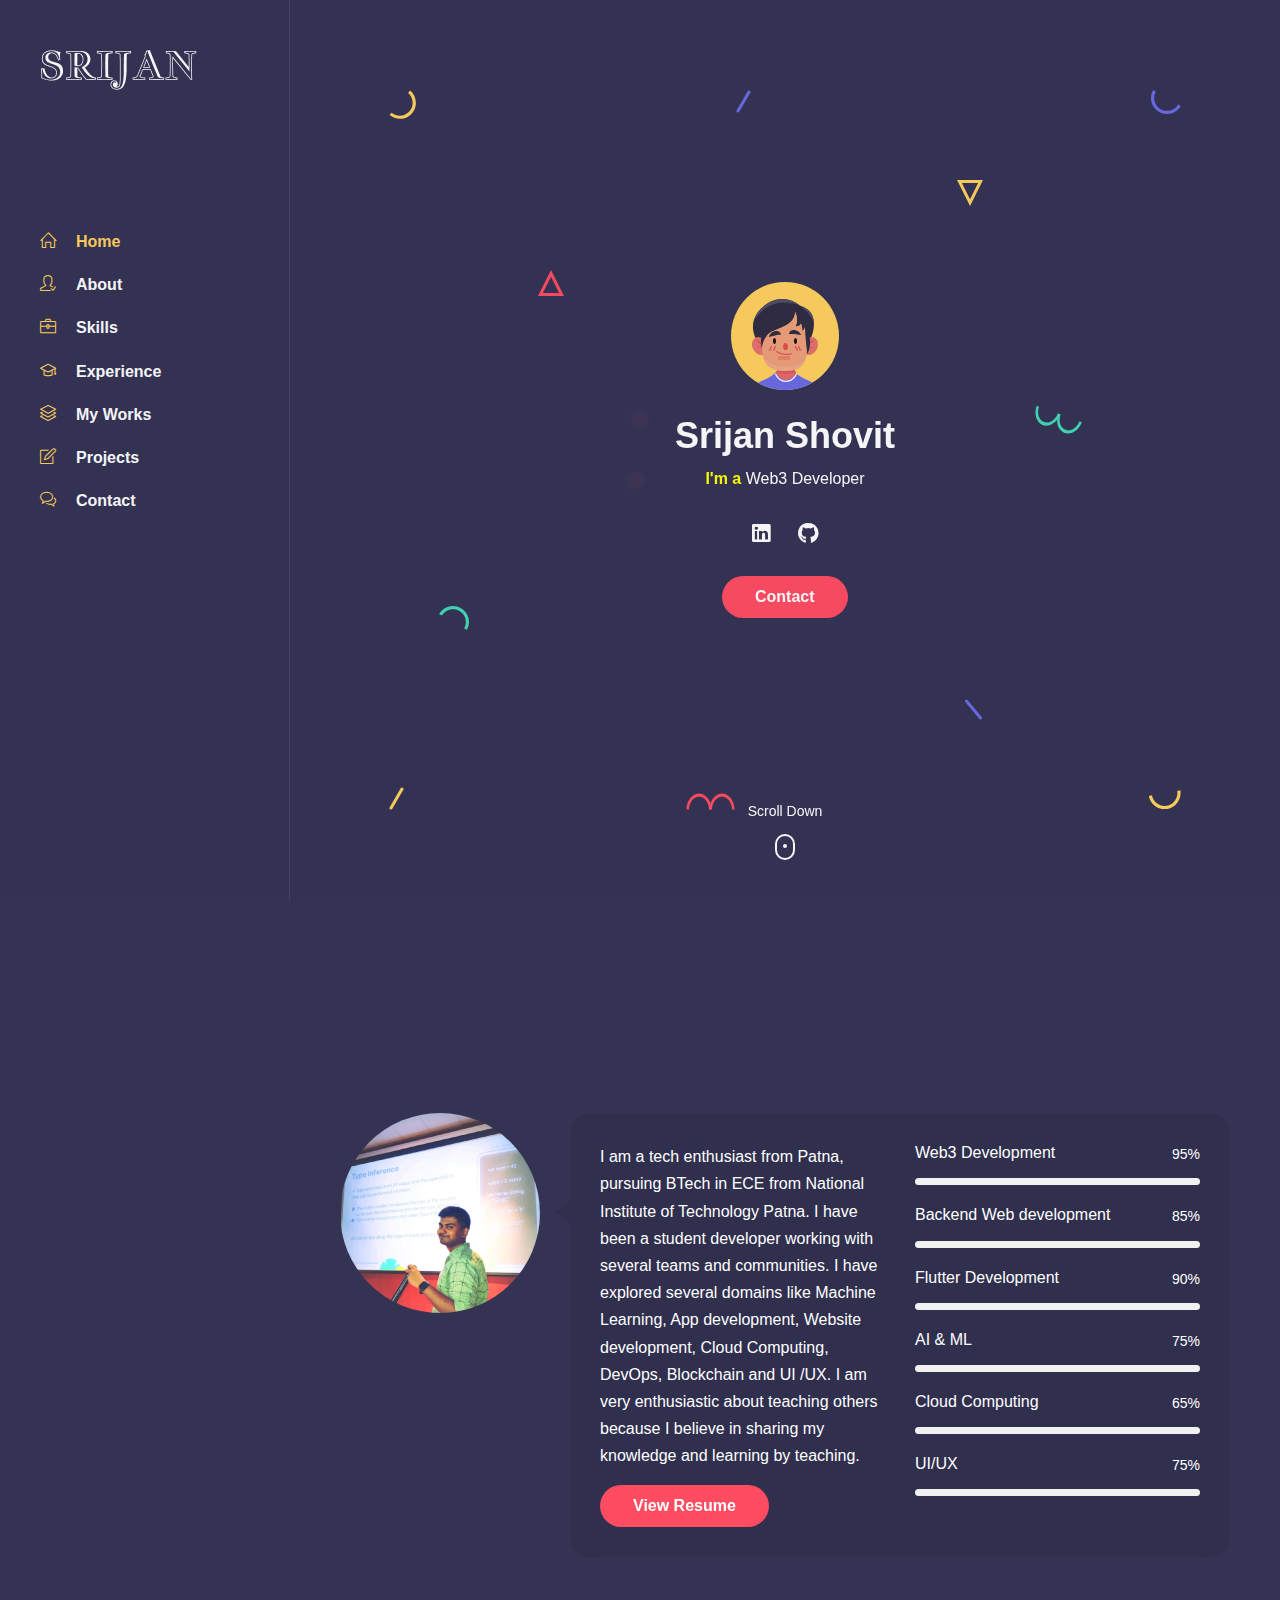
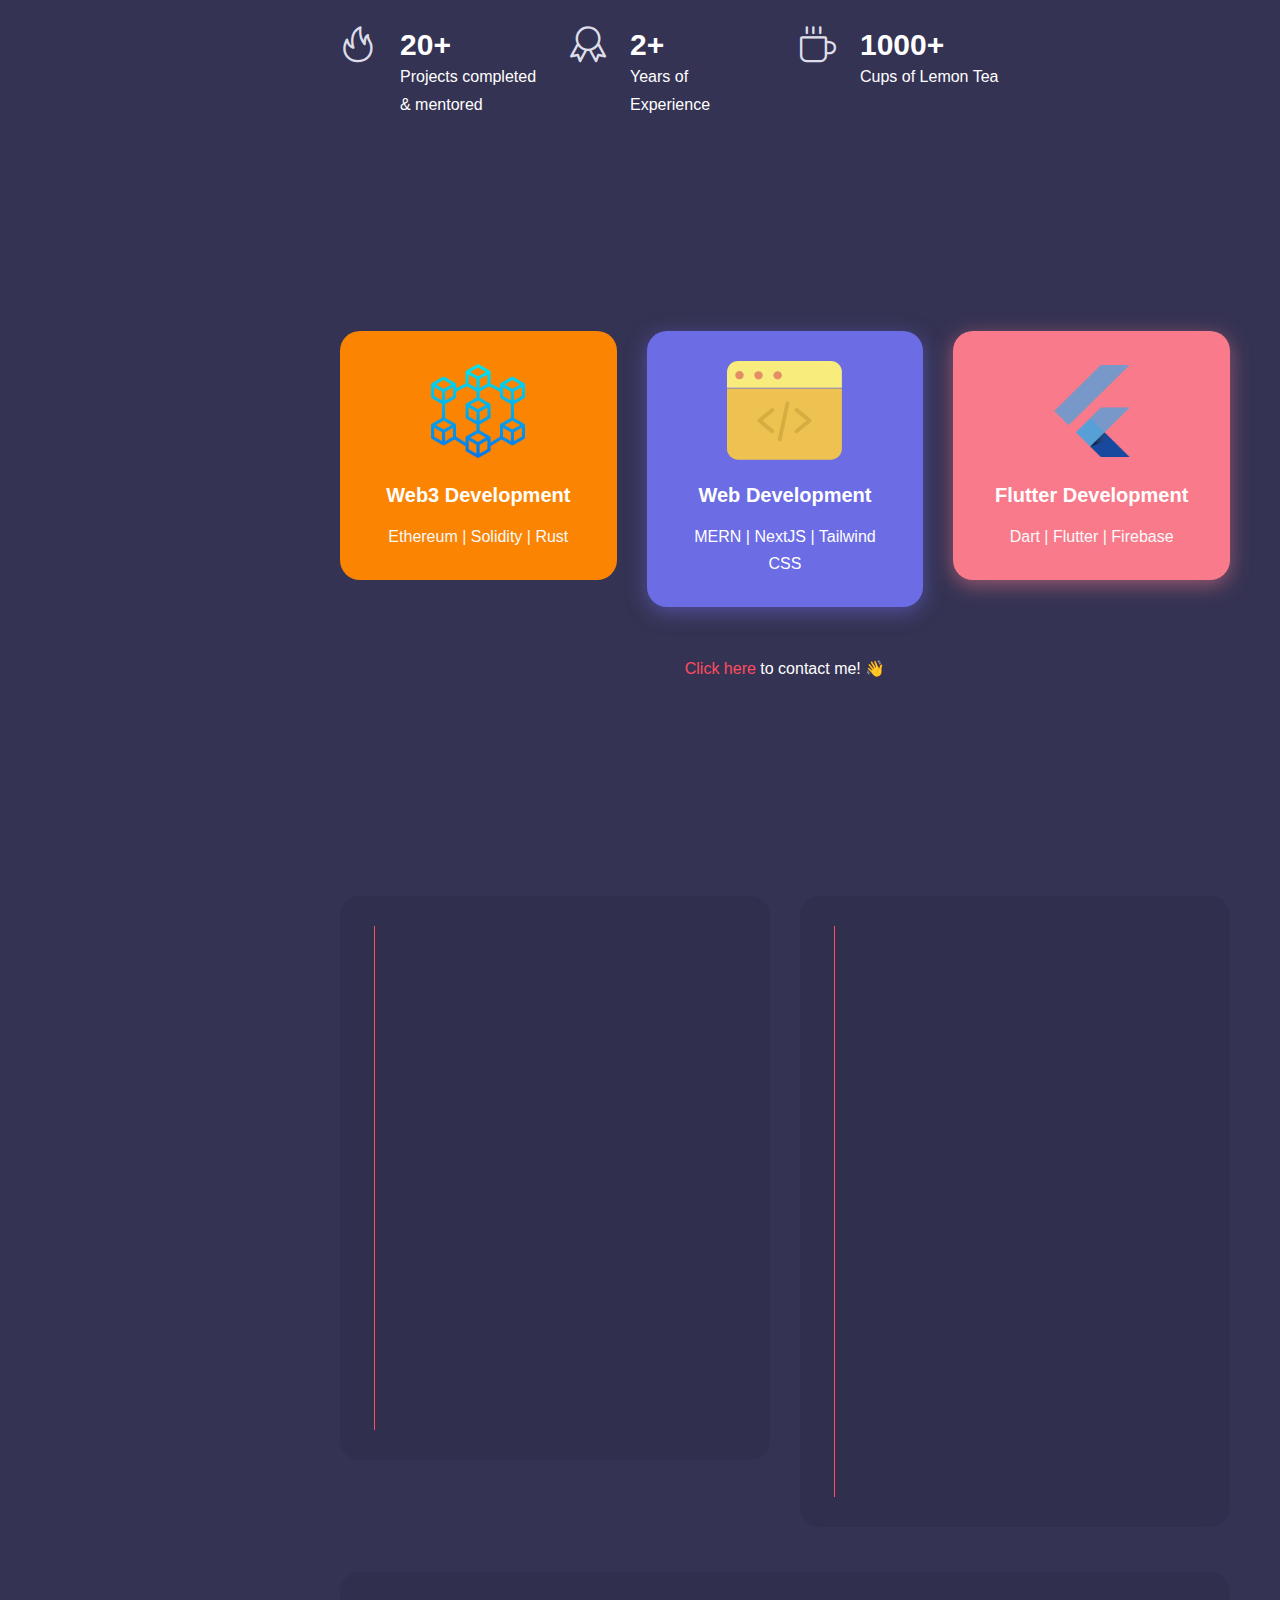
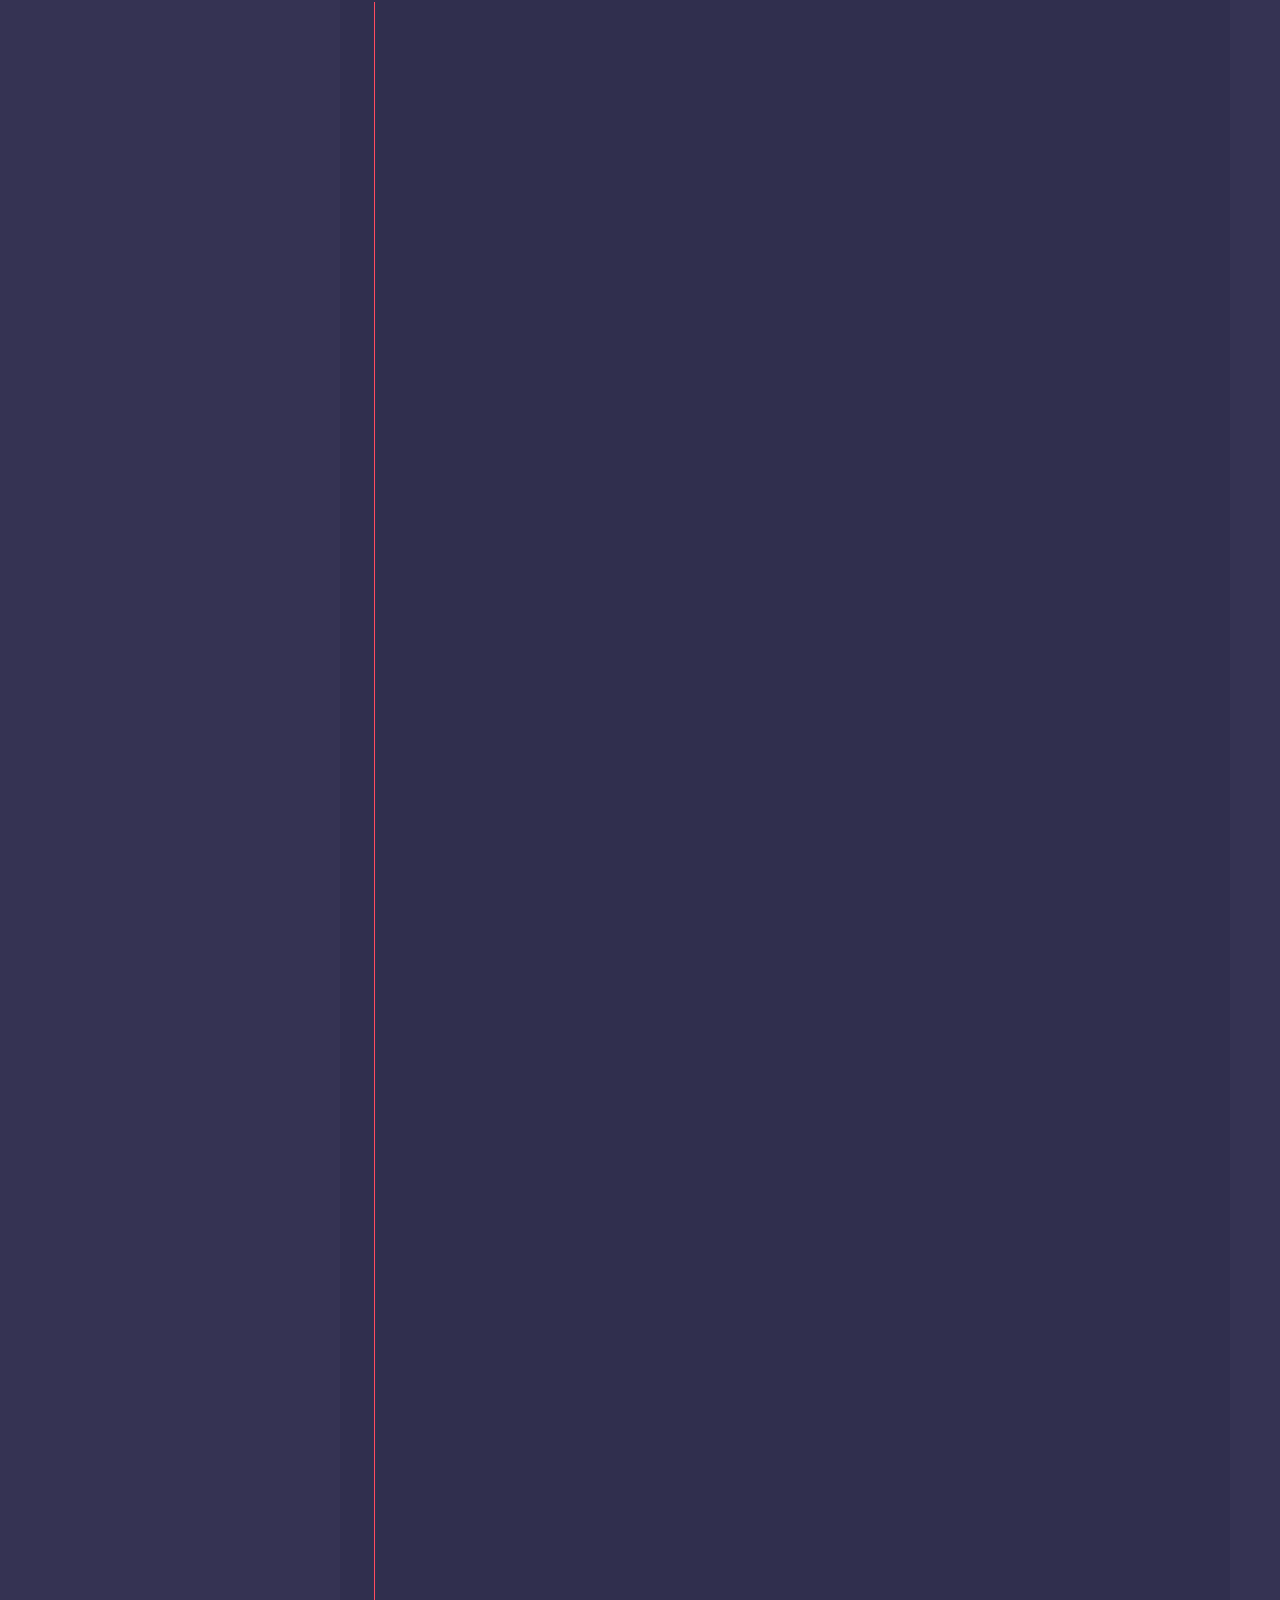
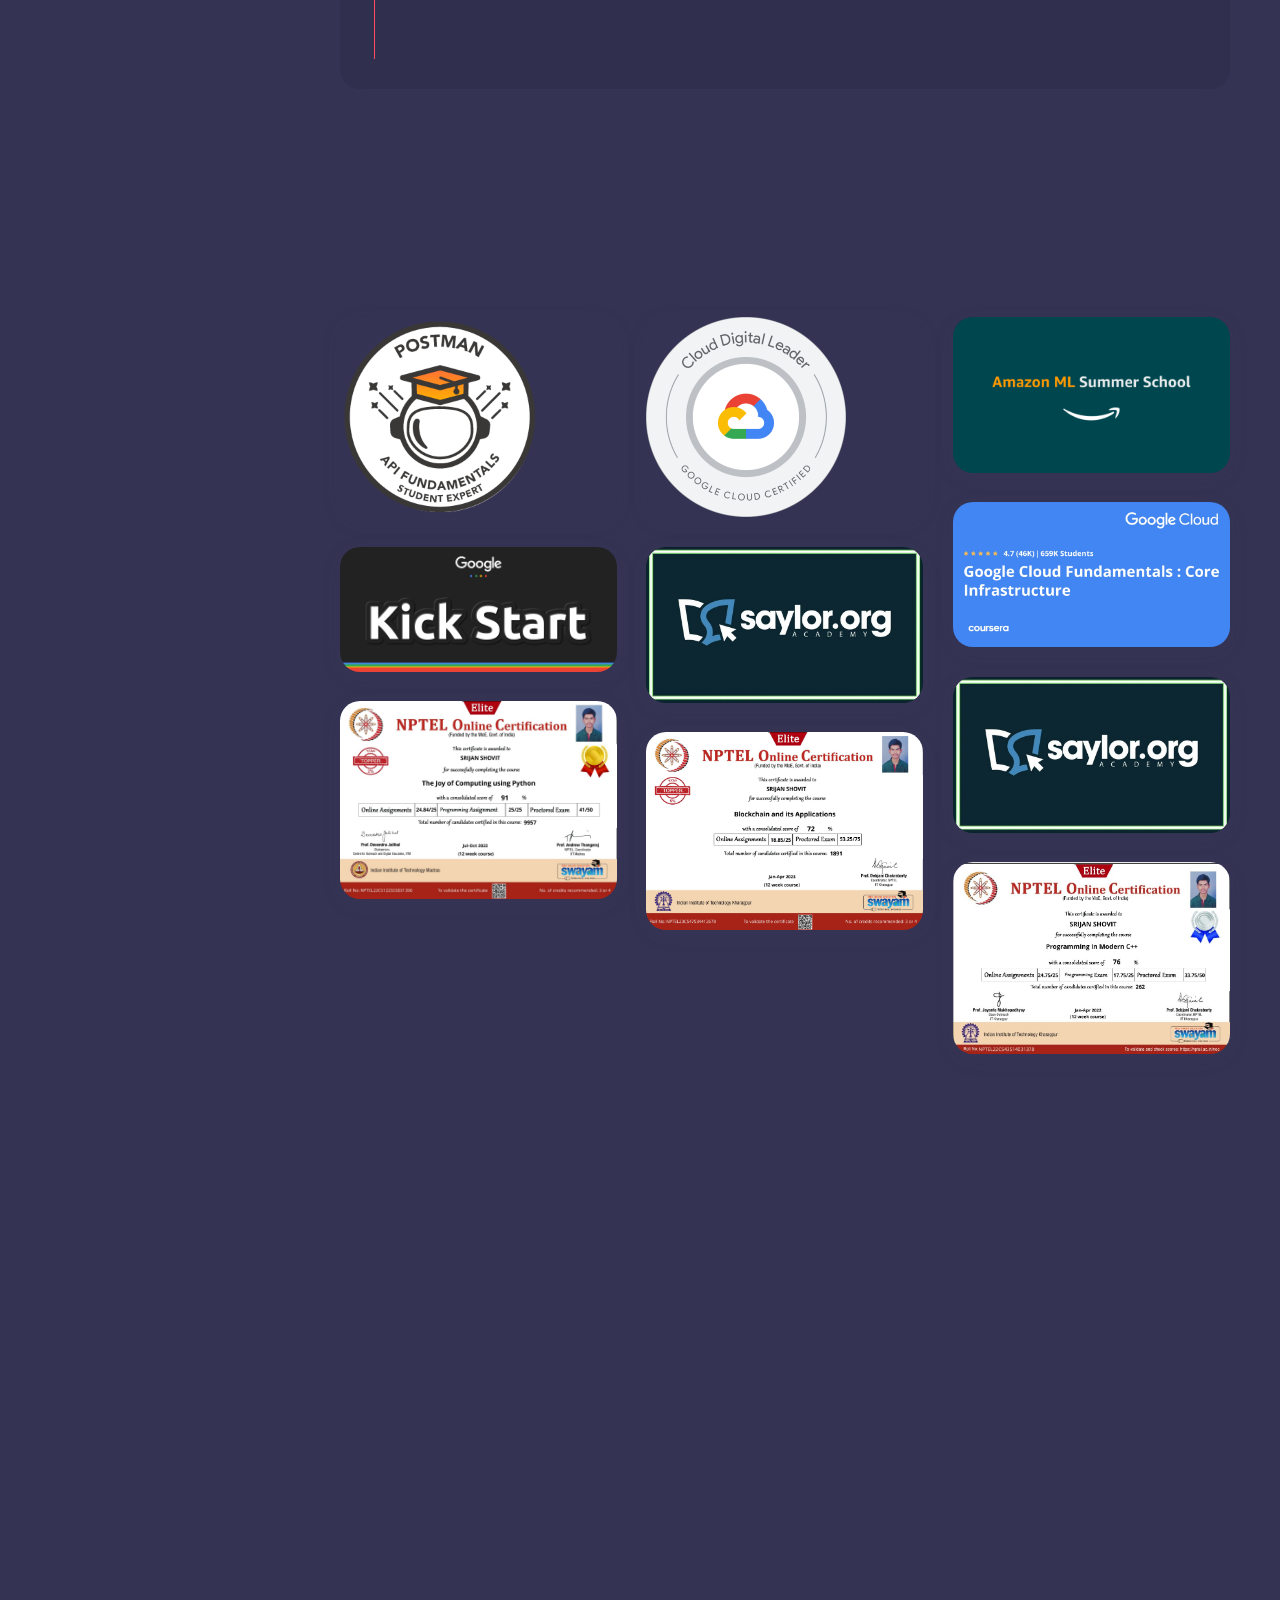
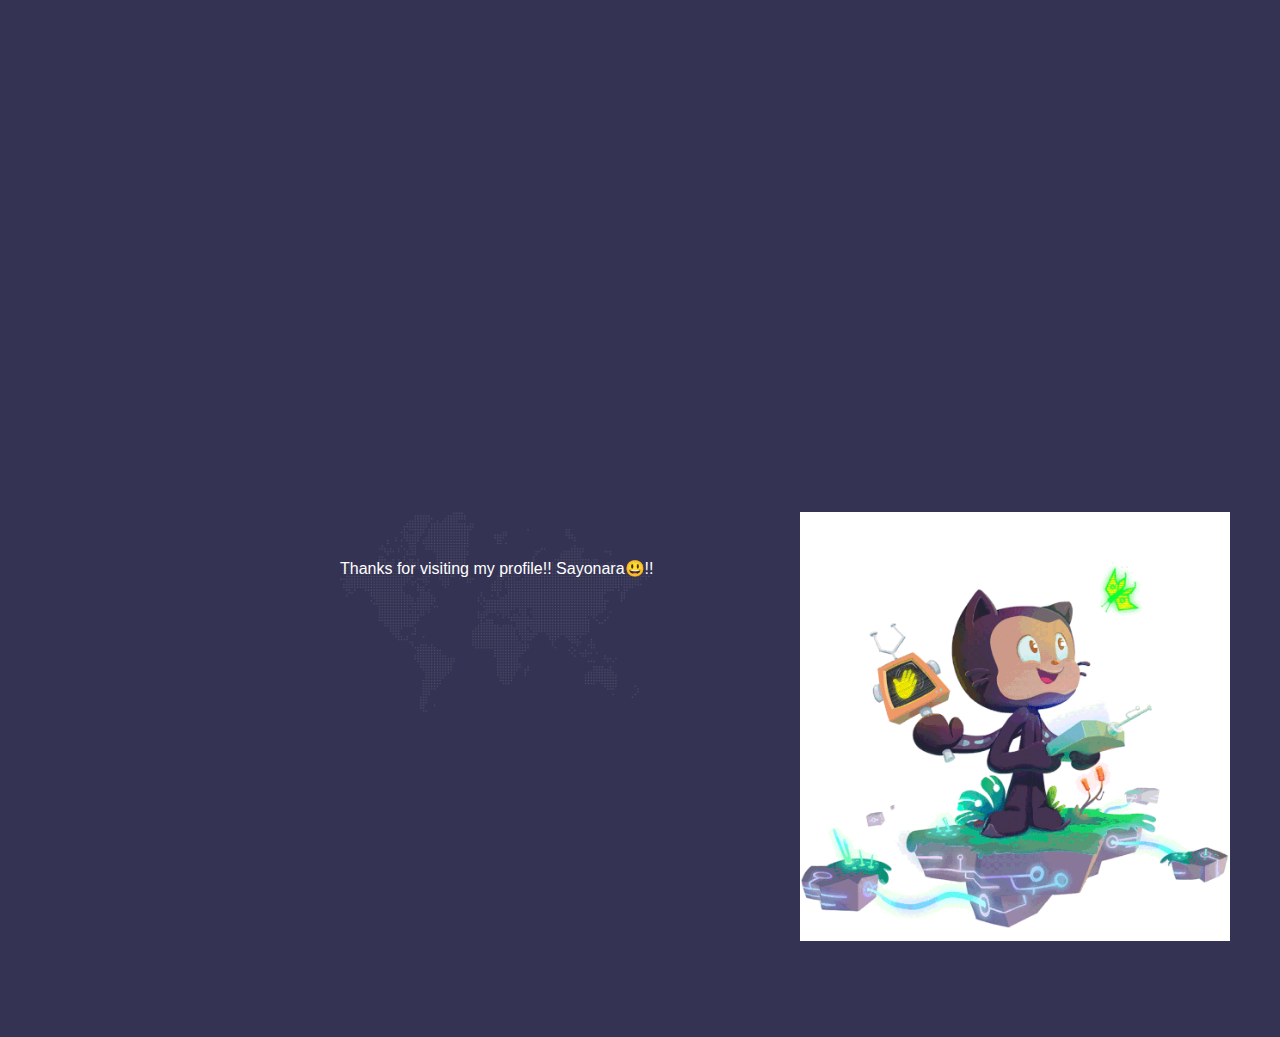
==== commit 82b9708f: "added certificates" ====
--- a/index.html
+++ b/index.html
@@ -565,7 +565,8 @@
 									<p>Hashnode</p>
 									<p>
 									<ul>
-										<li>Writing passionately to educate folks about blockchain & various protocols</li>
+										<li>Writing passionately to educate folks about blockchain & various protocols
+										</li>
 
 									</ul>
 									</p>
@@ -616,7 +617,7 @@
 									<p>
 									<ul>
 										<li>Establishing a blockchain learning DAO for students at NIT Patna</li>
-										
+
 									</ul>
 									</p>
 								</div>
@@ -634,7 +635,8 @@
 											activities going on in club</li>
 										<li>Facilitated GDSC Compose Camp 2022 at NIT Patna
 										</li>
-										<li>Involved in advising for non-tech activities like collaboration of club with
+										<li>
+											Involved in advising for non-tech activities like collaboration of club with
 											socities </li>
 									</ul>
 									</p>
@@ -653,7 +655,7 @@
 											activities going on in club</li>
 										<li>Mentored Project Cura under HacktoberFest 2022</li>
 										<li>Organised Blockchain 101 Session Series</li>
-										<li>Serving as Mentorship Lead in ByteVerse 2023</li>
+										<li>Served as Mentorship Lead in ByteVerse 2023</li>
 									</ul>
 									</p>
 								</div>
@@ -916,7 +918,7 @@
 							target="_blank">
 							<div class="portfolio-item rounded shadow-dark">
 								<div class="details">
-									<span class="term">Python</span>
+									<span class="term">NPTEL</span>
 									<h4 class="title">Joy of Computing in Python</h4>
 									<span class="more-button"><i class="icon-link"></i></span>
 								</div>
@@ -927,6 +929,43 @@
 							</div>
 						</a>
 					</div>
+					<!-- portfolio item -->
+					<div class="col-md-4 col-sm-6 branding ">
+						<a href="https://drive.google.com/file/d/1hA5Og3466RHLQjxlP2yslOSH1N8ZSLsJ/view?usp=sharing"
+							target="_blank">
+							<div class="portfolio-item rounded shadow-dark">
+								<div class="details">
+									<span class="term">NPTEL</span>
+									<h4 class="title">Blockchain & its Applications</h4>
+									<span class="more-button"><i class="icon-link"></i></span>
+								</div>
+								<div class="thumb">
+									<img src="images/certifications/bcnptel.jpg" alt="Portfolio-title">
+									<div class="mask"></div>
+								</div>
+							</div>
+						</a>
+					</div>
+
+					<!-- portfolio item -->
+					<div class="col-md-4 col-sm-6 branding ">
+						<a href="https://drive.google.com/file/d/1hA5Og3466RHLQjxlP2yslOSH1N8ZSLsJ/view?usp=sharing"
+							target="_blank">
+							<div class="portfolio-item rounded shadow-dark">
+								<div class="details">
+									<span class="term">NPTEL</span>
+									<h4 class="title">Programming in Modern C++</h4>
+									<span class="more-button"><i class="icon-link"></i></span>
+								</div>
+								<div class="thumb">
+									<img src="images/certifications/mcppnptel.jpeg" alt="Portfolio-title">
+									<div class="mask"></div>
+								</div>
+							</div>
+						</a>
+					</div>
+
+					<!-- end of ceritificate section -->
 				</div>
 
 				<!-- more button -->
@@ -1182,7 +1221,8 @@
 
 					<!-- portfolio item 4-->
 					<div class="col-md-4">
-						<a href="https://www.linkedin.com/posts/srijan-shovit-6b3b131ba_blockchain-web3-ethereum-activity-7046507609675182081-PTN0?utm_source=share&utm_medium=member_desktop" target="_blank">
+						<a href="https://www.linkedin.com/posts/srijan-shovit-6b3b131ba_blockchain-web3-ethereum-activity-7046507609675182081-PTN0?utm_source=share&utm_medium=member_desktop"
+							target="_blank">
 							<!-- blog item -->
 							<div class="blog-item rounded bg-dark shadow-light wow fadeIn">
 								<div class="thumb">
@@ -1190,7 +1230,8 @@
 									<img src="images/sessions/hackslashsessions.jpeg" alt="blog-title">
 								</div>
 								<div class="details">
-									<h4 class="my-0 title">Basics of Blockchain, Bitcoin, Ethereum, Smart Contracts & Truffle</h4>
+									<h4 class="my-0 title">Basics of Blockchain, Bitcoin, Ethereum, Smart Contracts &
+										Truffle</h4>
 									<ul class="list-inline meta mb-0 mt-2">
 										<li class="list-inline-item">March 2023-April 2023</li>
 
@@ -1285,8 +1326,7 @@
 					<!--20-->
 
 					<div class="col-md-4 bot">
-						<a href="https://mumbai-domain-client.vercel.app/"
-							target="_blank">
+						<a href="https://mumbai-domain-client.vercel.app/" target="_blank">
 							<!-- blog item -->
 							<div class="blog-item rounded bg-dark shadow-light wow fadeIn">
 								<div class="thumb">
@@ -1297,7 +1337,8 @@
 									<h4 class="my-0 title">Web Naming Service Dapp</h4>
 									<ul class="list-inline meta mb-0 mt-2">
 										<li class="list-inline-item">April 2023</li>
-										<li class="list-inline-item">Solidity, Hardhat, openzeppelin, Metamask, ethers.js, React.js, Polygon Mumbai Testnet  </li>
+										<li class="list-inline-item">Solidity, Hardhat, openzeppelin, Metamask,
+											ethers.js, React.js, Polygon Mumbai Testnet </li>
 									</ul>
 								</div>
 							</div>
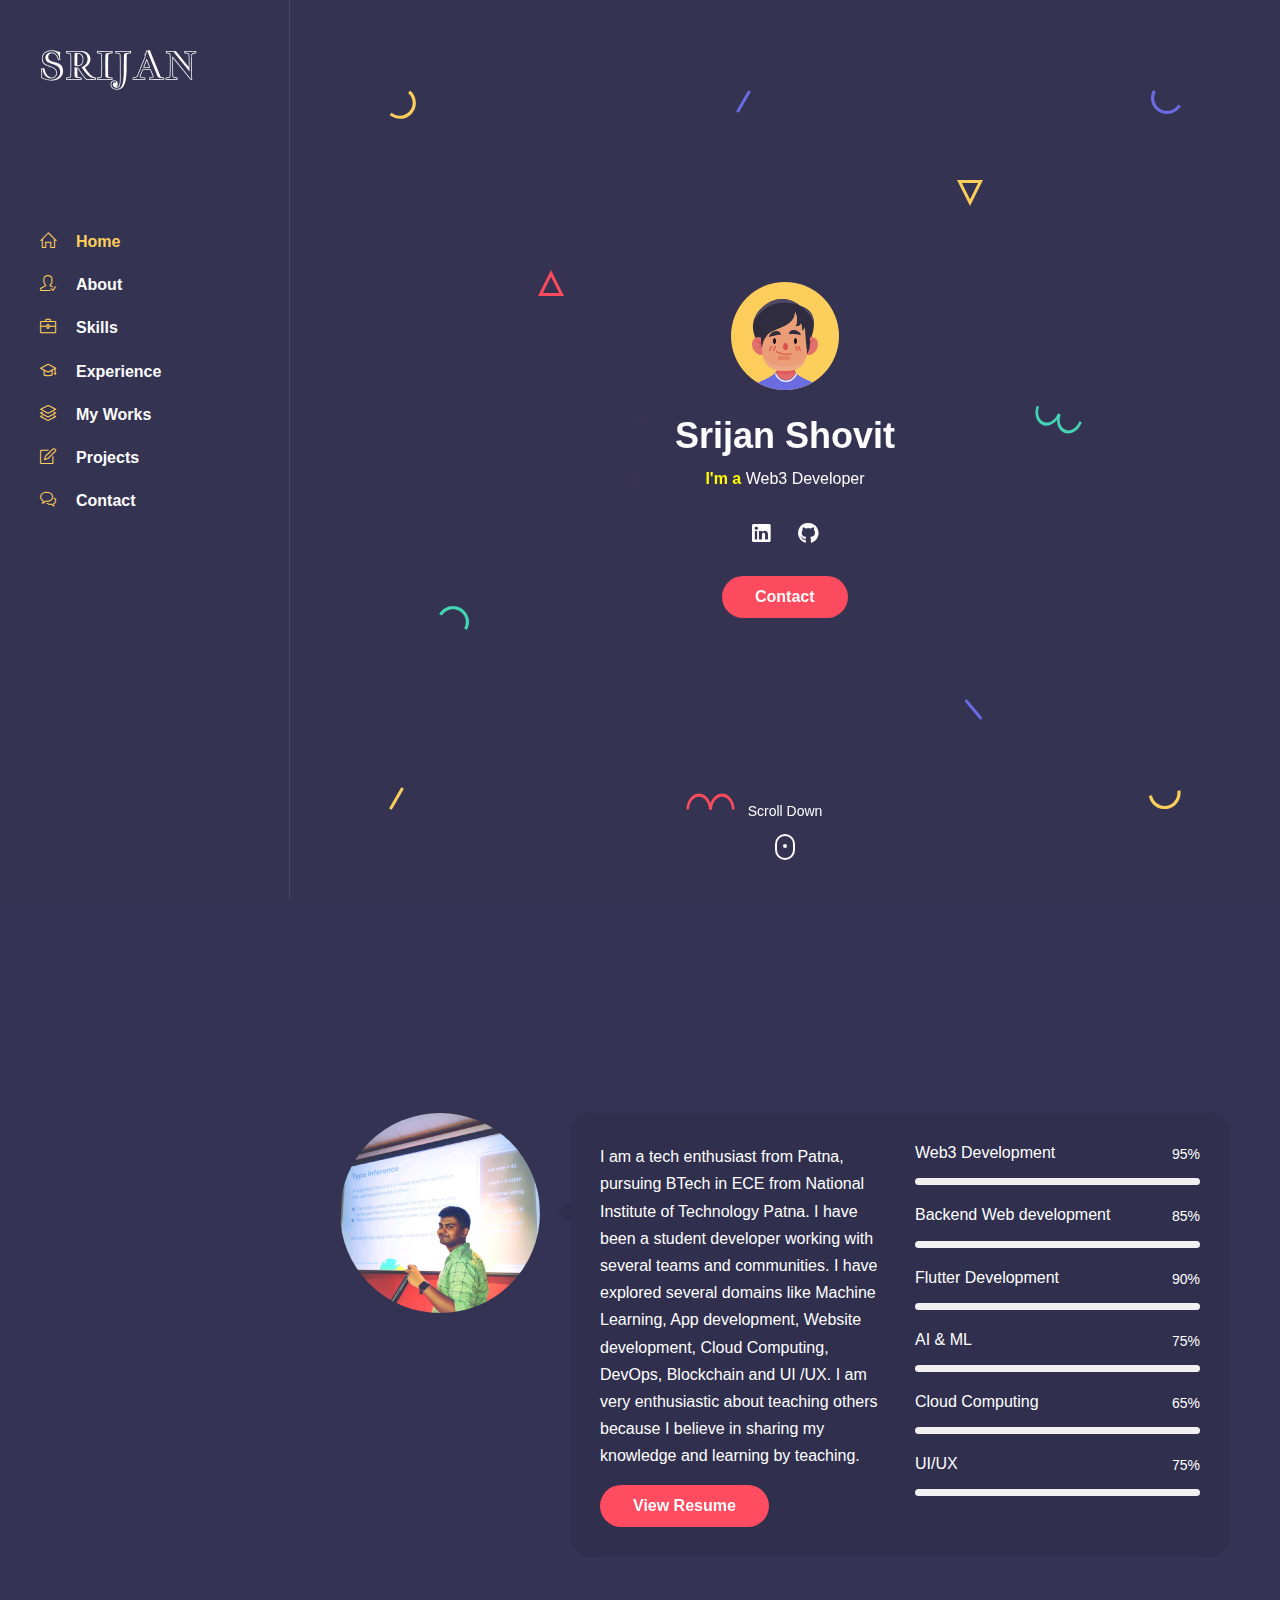
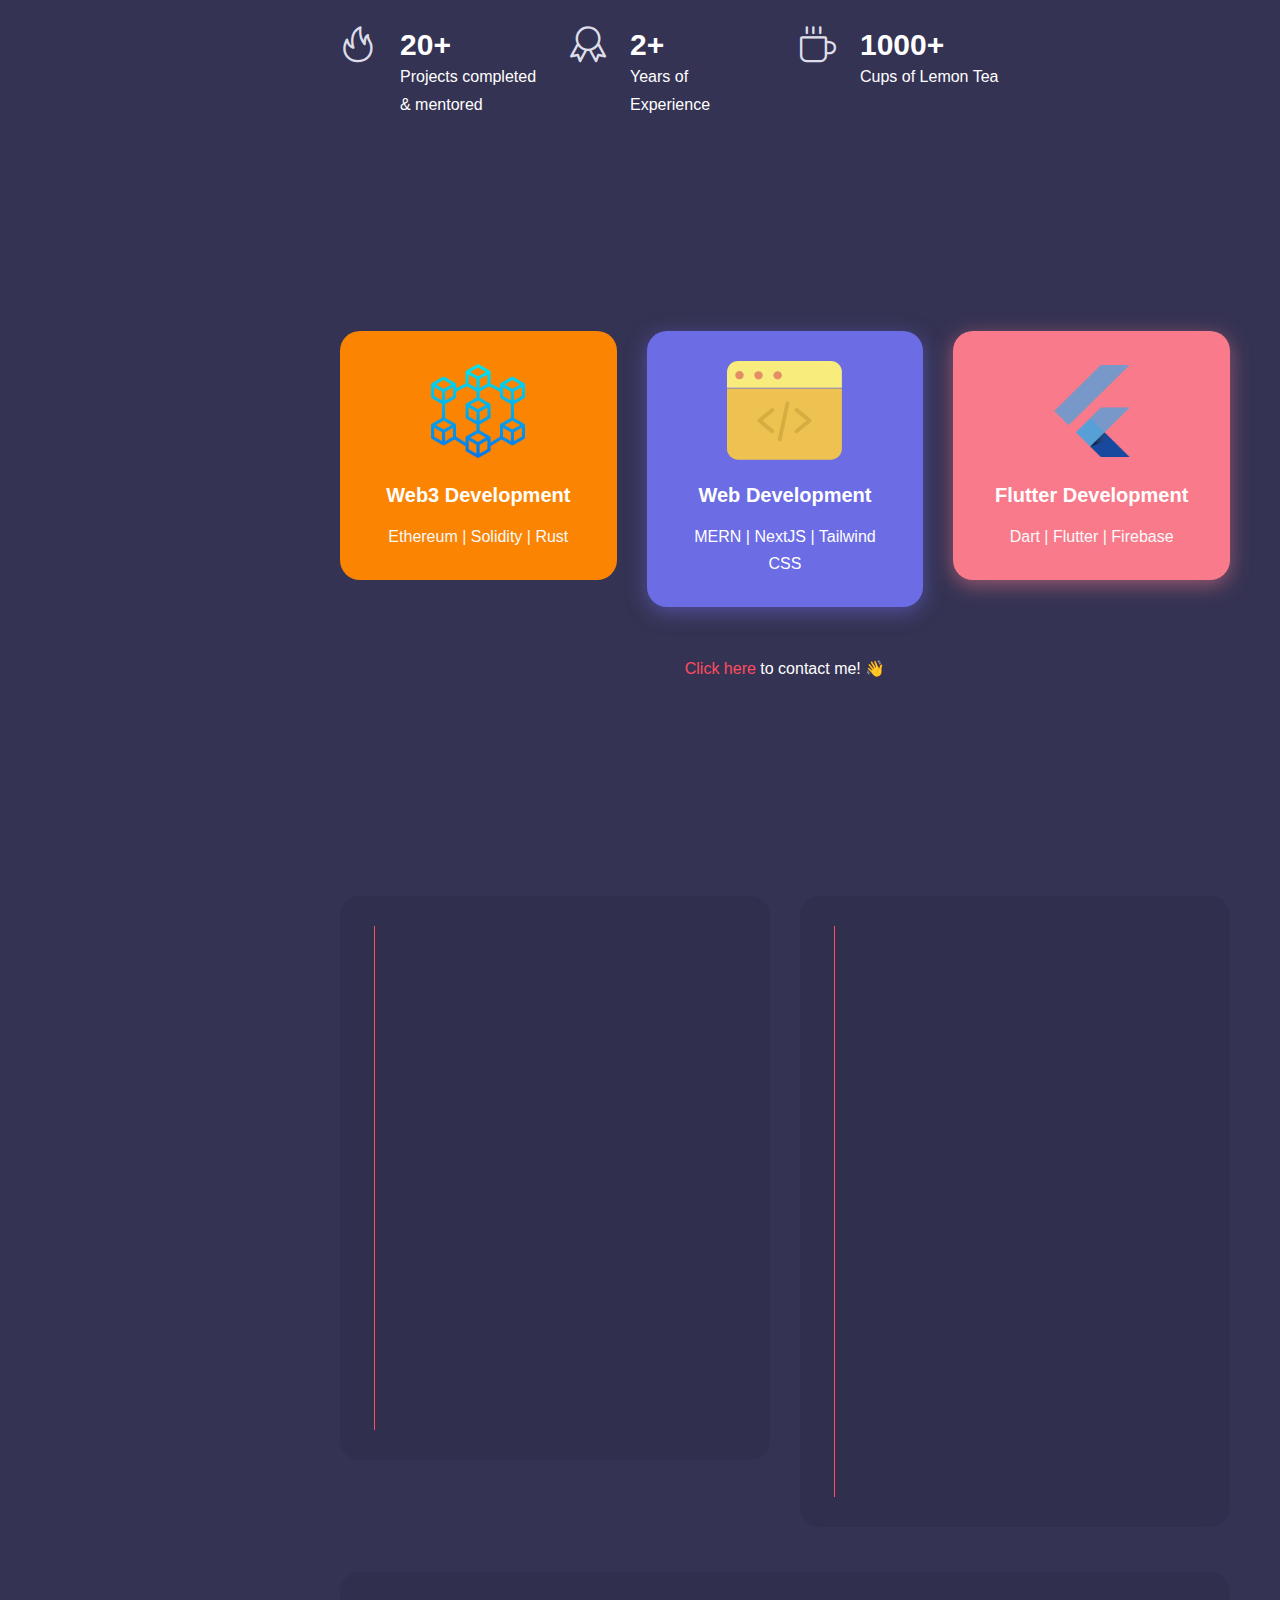
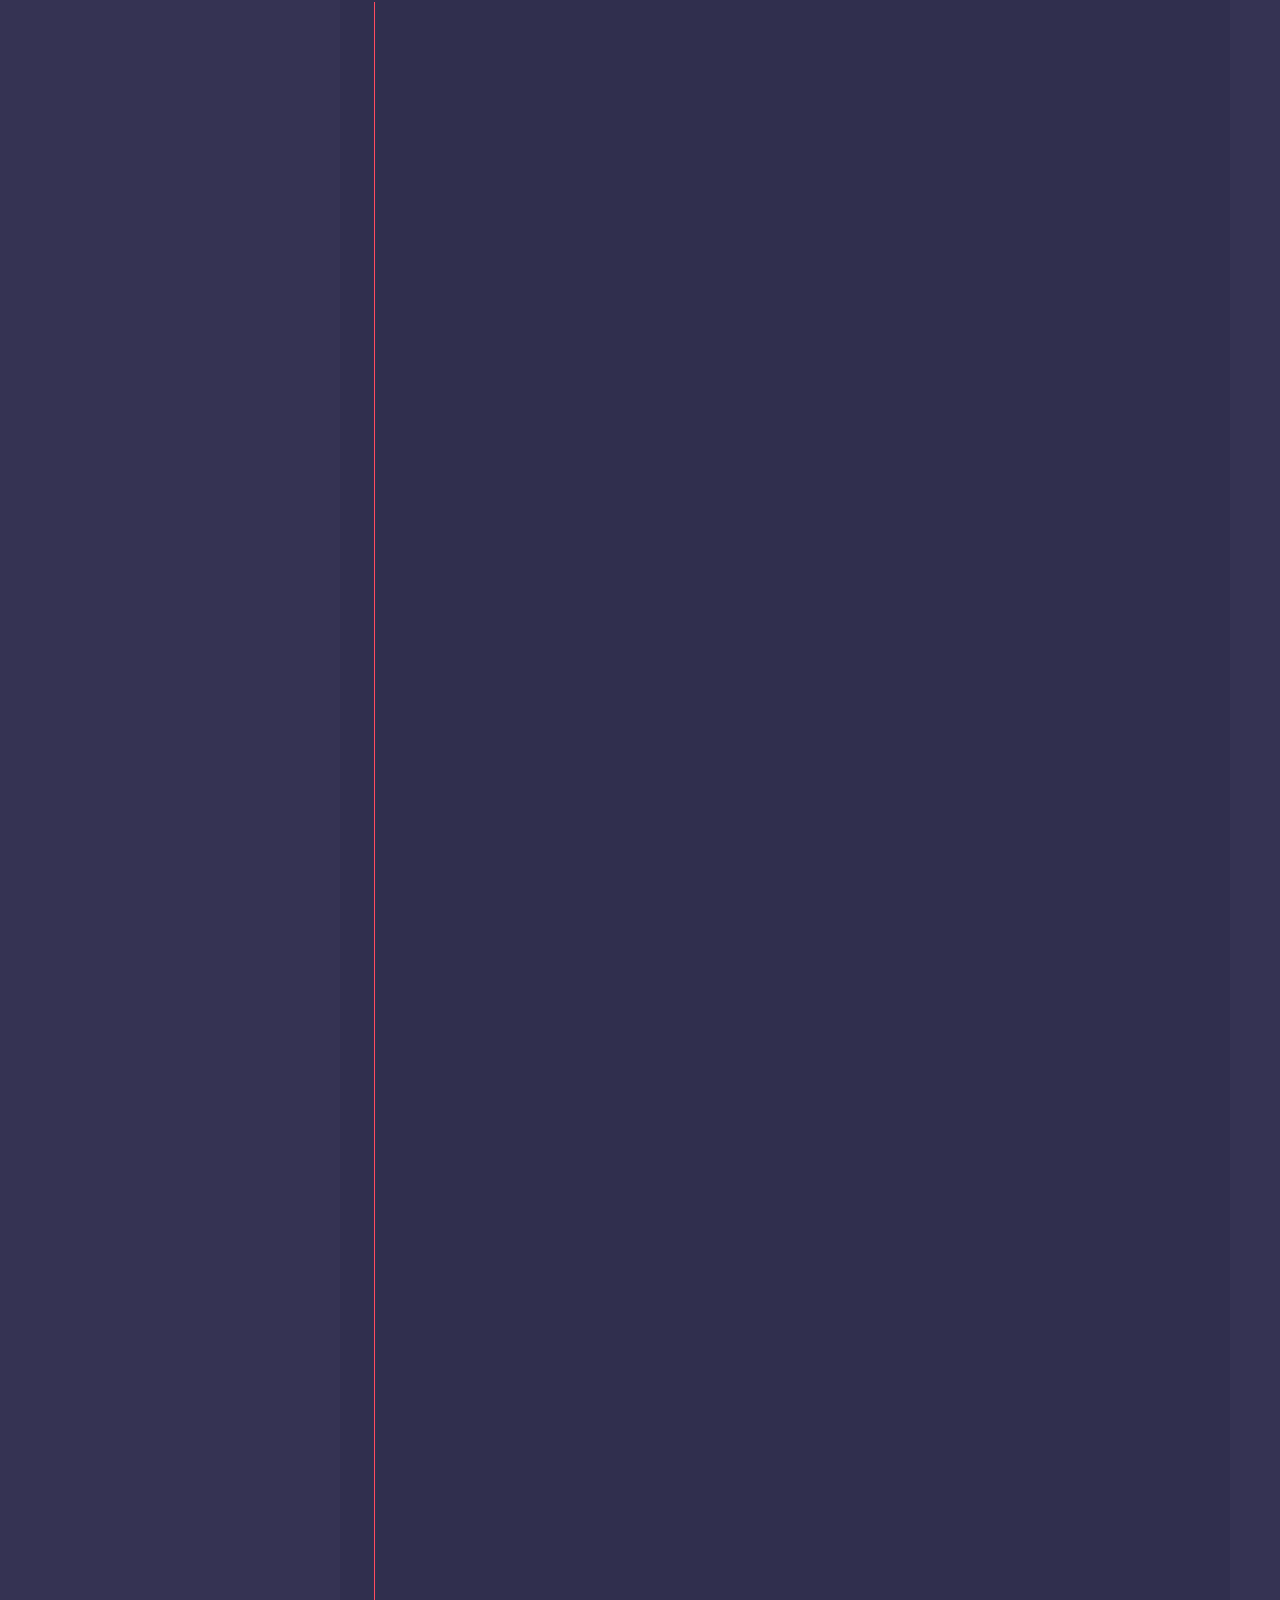
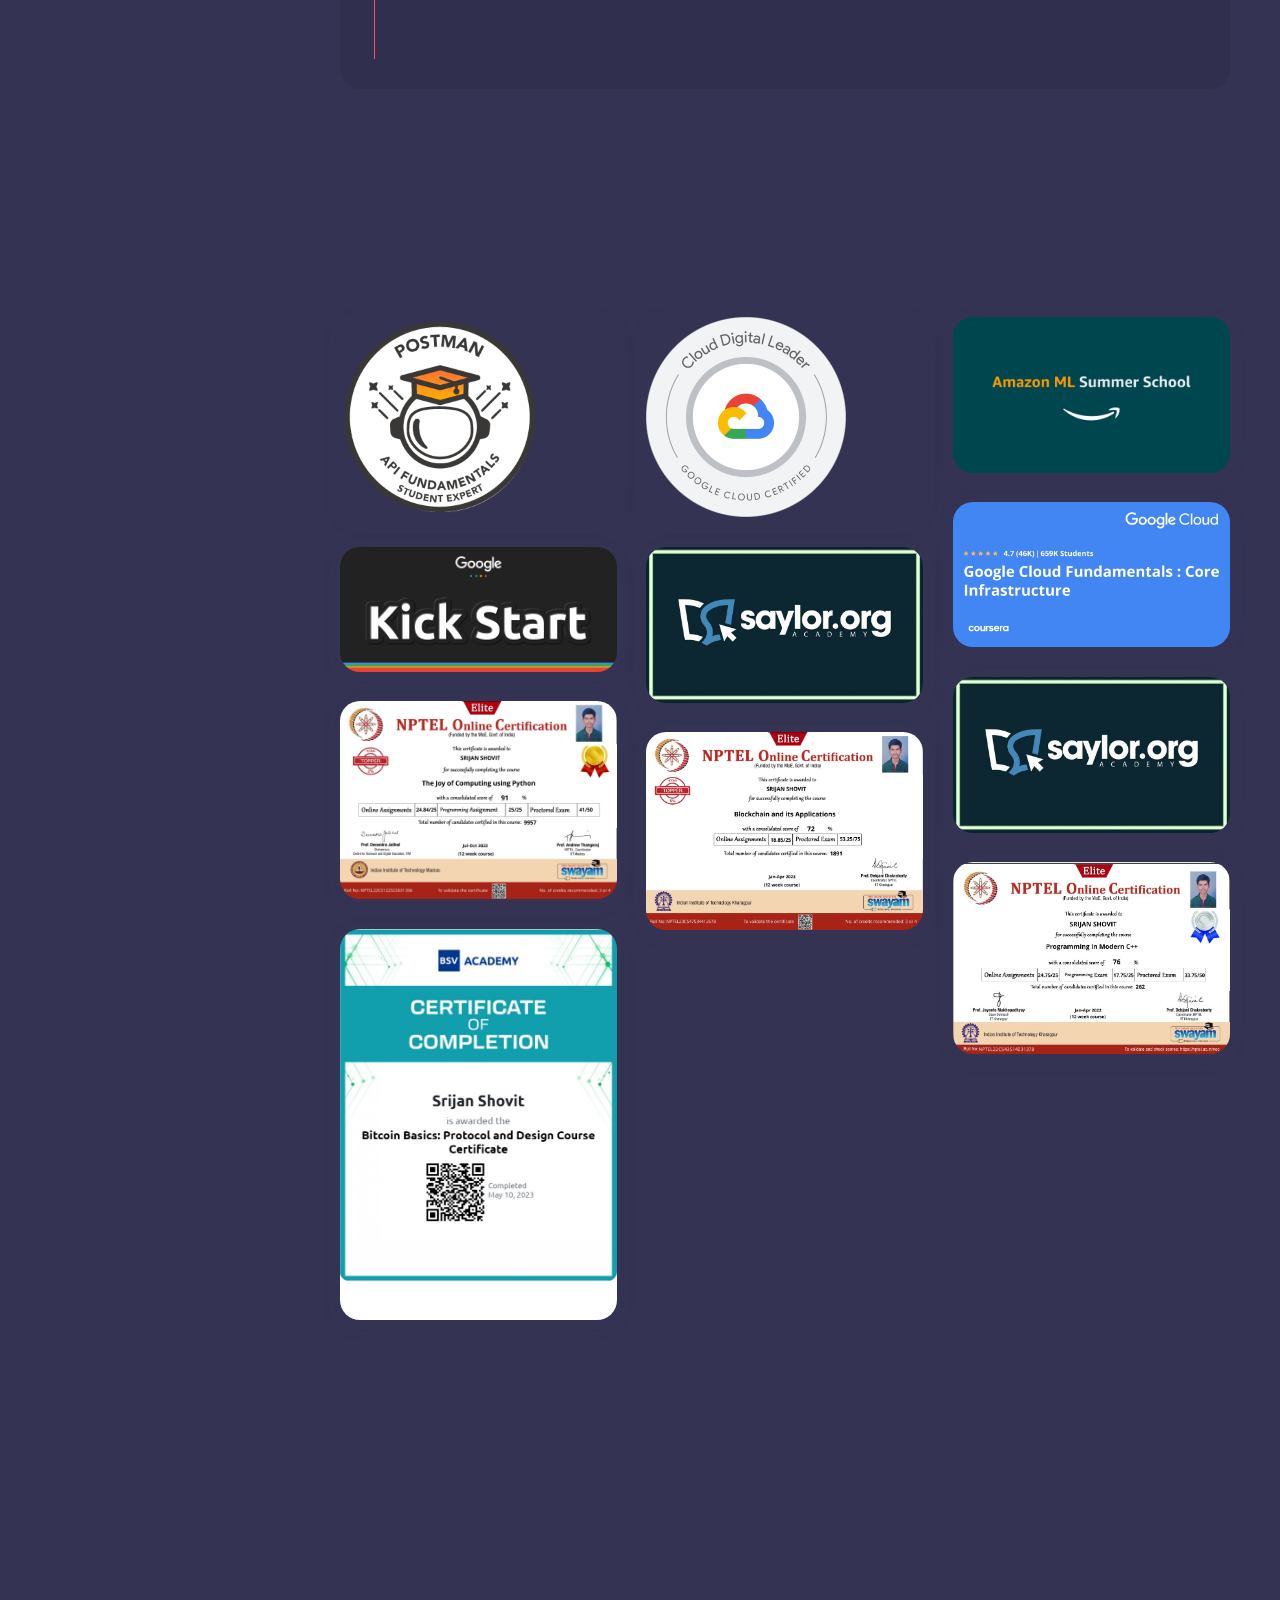
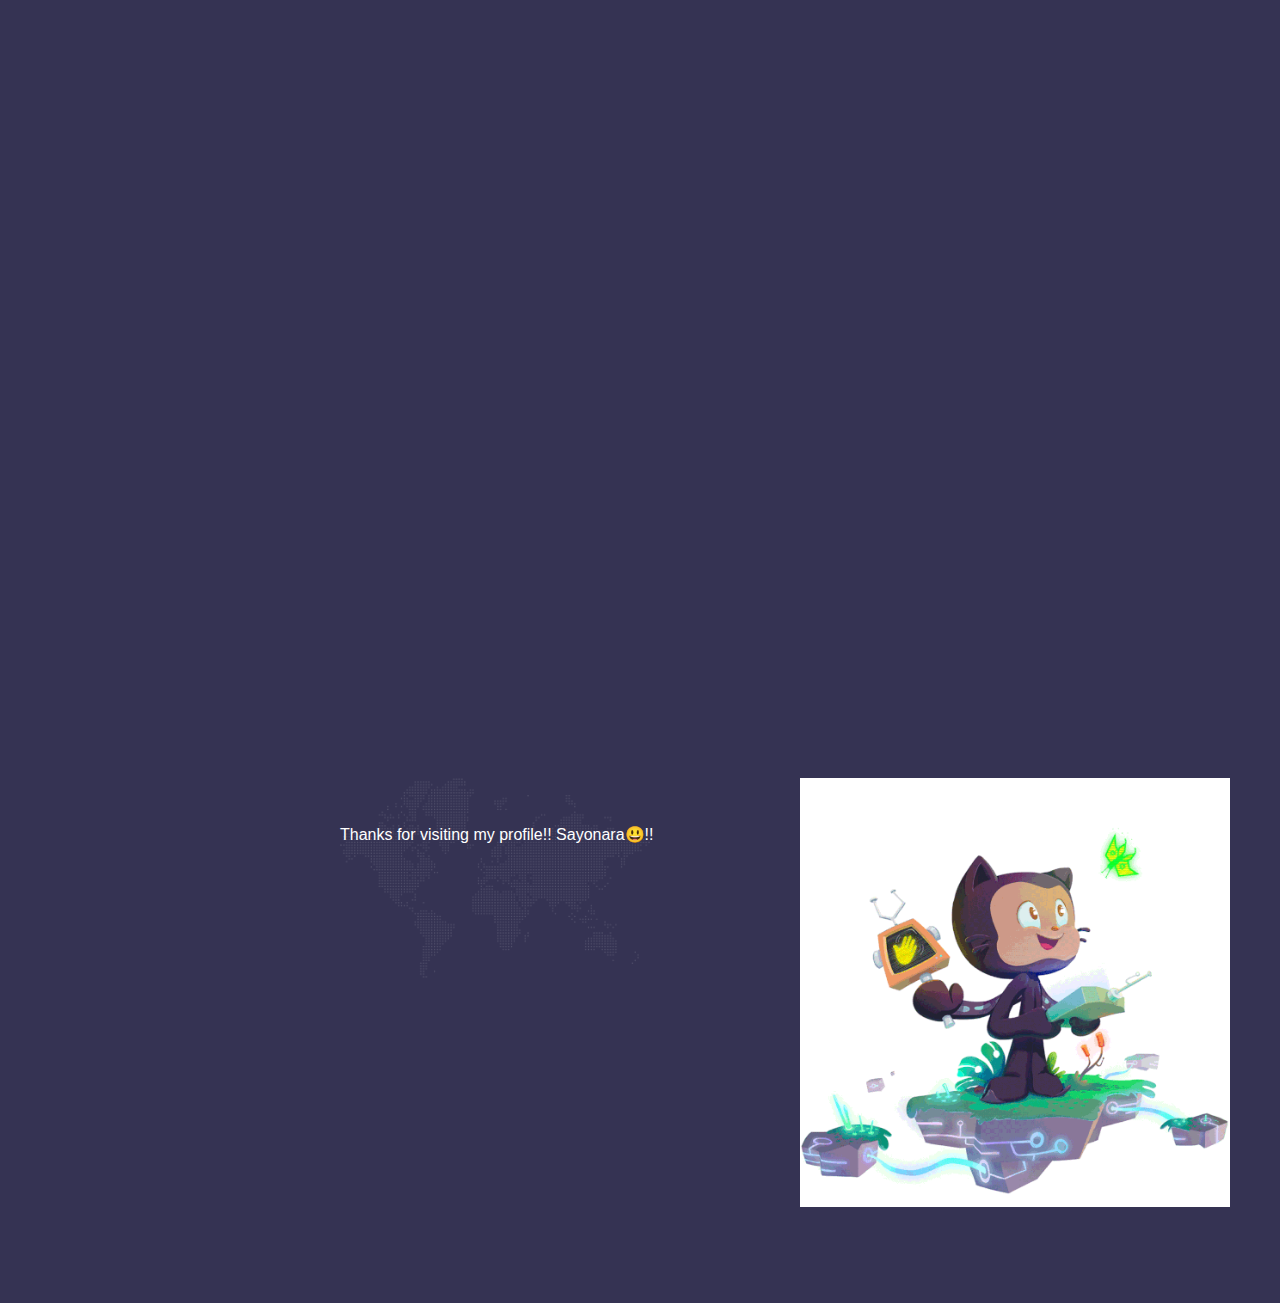
==== commit 6c1eef4f: "added certificate bsv" ====
--- a/index.html
+++ b/index.html
@@ -914,7 +914,7 @@
 
 					<!-- portfolio item -->
 					<div class="col-md-4 col-sm-6 branding ">
-						<a href="https://drive.google.com/file/d/1hA5Og3466RHLQjxlP2yslOSH1N8ZSLsJ/view?usp=sharing"
+						<a href="https://drive.google.com/file/d/1-FhifnWacDIL6rQdshxrIeglUaDn_Kl2/view?usp=sharing"
 							target="_blank">
 							<div class="portfolio-item rounded shadow-dark">
 								<div class="details">
@@ -931,7 +931,7 @@
 					</div>
 					<!-- portfolio item -->
 					<div class="col-md-4 col-sm-6 branding ">
-						<a href="https://drive.google.com/file/d/1hA5Og3466RHLQjxlP2yslOSH1N8ZSLsJ/view?usp=sharing"
+						<a href="https://drive.google.com/file/d/1qlhEarbNi8CeLq58FNJKujiFoR78dRlL/view?usp=sharing"
 							target="_blank">
 							<div class="portfolio-item rounded shadow-dark">
 								<div class="details">
@@ -949,7 +949,7 @@
 
 					<!-- portfolio item -->
 					<div class="col-md-4 col-sm-6 branding ">
-						<a href="https://drive.google.com/file/d/1hA5Og3466RHLQjxlP2yslOSH1N8ZSLsJ/view?usp=sharing"
+						<a href="https://drive.google.com/file/d/1X1gCVJ28l330qYK_ROnJVXuL60hAaTZ_/view?usp=sharing"
 							target="_blank">
 							<div class="portfolio-item rounded shadow-dark">
 								<div class="details">
@@ -959,6 +959,24 @@
 								</div>
 								<div class="thumb">
 									<img src="images/certifications/mcppnptel.jpeg" alt="Portfolio-title">
+									<div class="mask"></div>
+								</div>
+							</div>
+						</a>
+					</div>
+
+					<!-- portfolio item -->
+					<div class="col-md-4 col-sm-6 branding ">
+						<a href="https://drive.google.com/file/d/1LC4x4hGq0kuhxDcRarunsvY9TzwlKR0z/view?usp=sharing"
+							target="_blank">
+							<div class="portfolio-item rounded shadow-dark">
+								<div class="details">
+									<span class="term">TSOC</span>
+									<h4 class="title">Bitcoin Basics</h4>
+									<span class="more-button"><i class="icon-link"></i></span>
+								</div>
+								<div class="thumb">
+									<img src="images/certifications/bsvcert_page-0001.jpg" alt="Portfolio-title">
 									<div class="mask"></div>
 								</div>
 							</div>
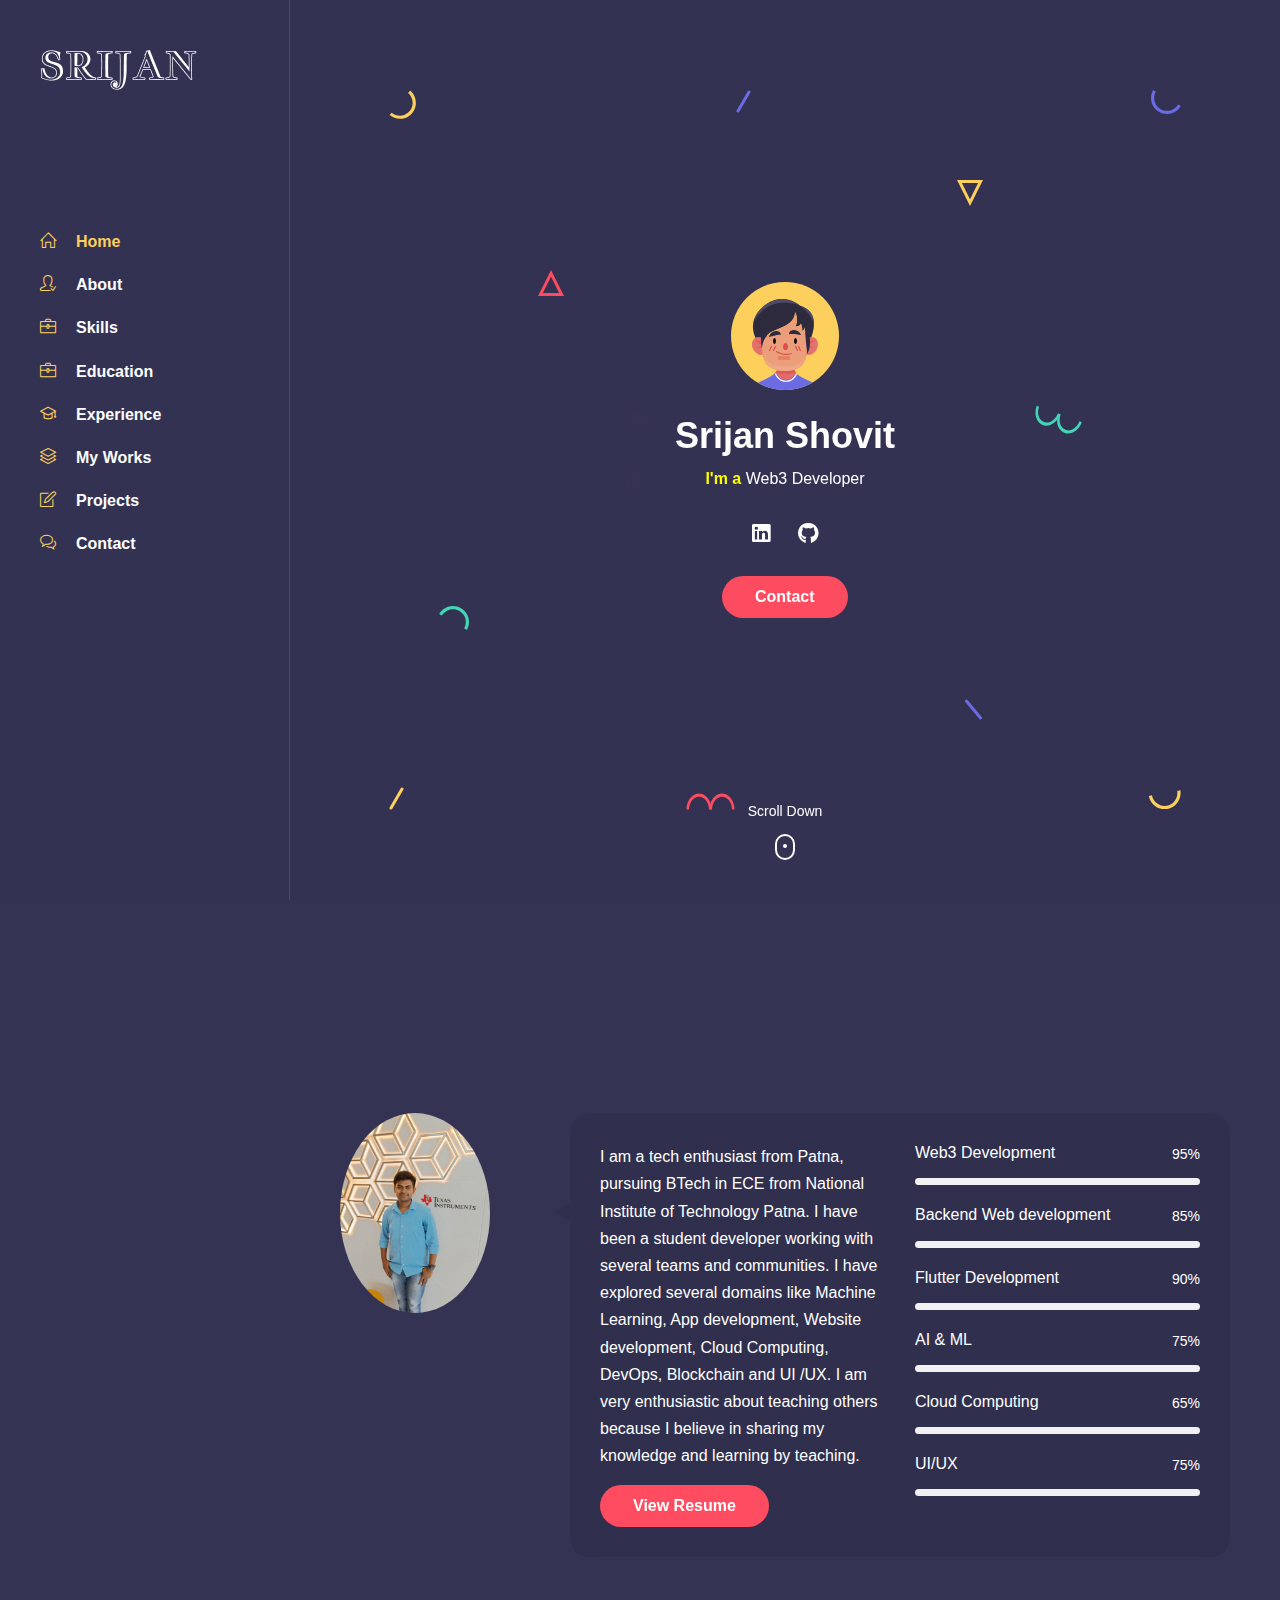
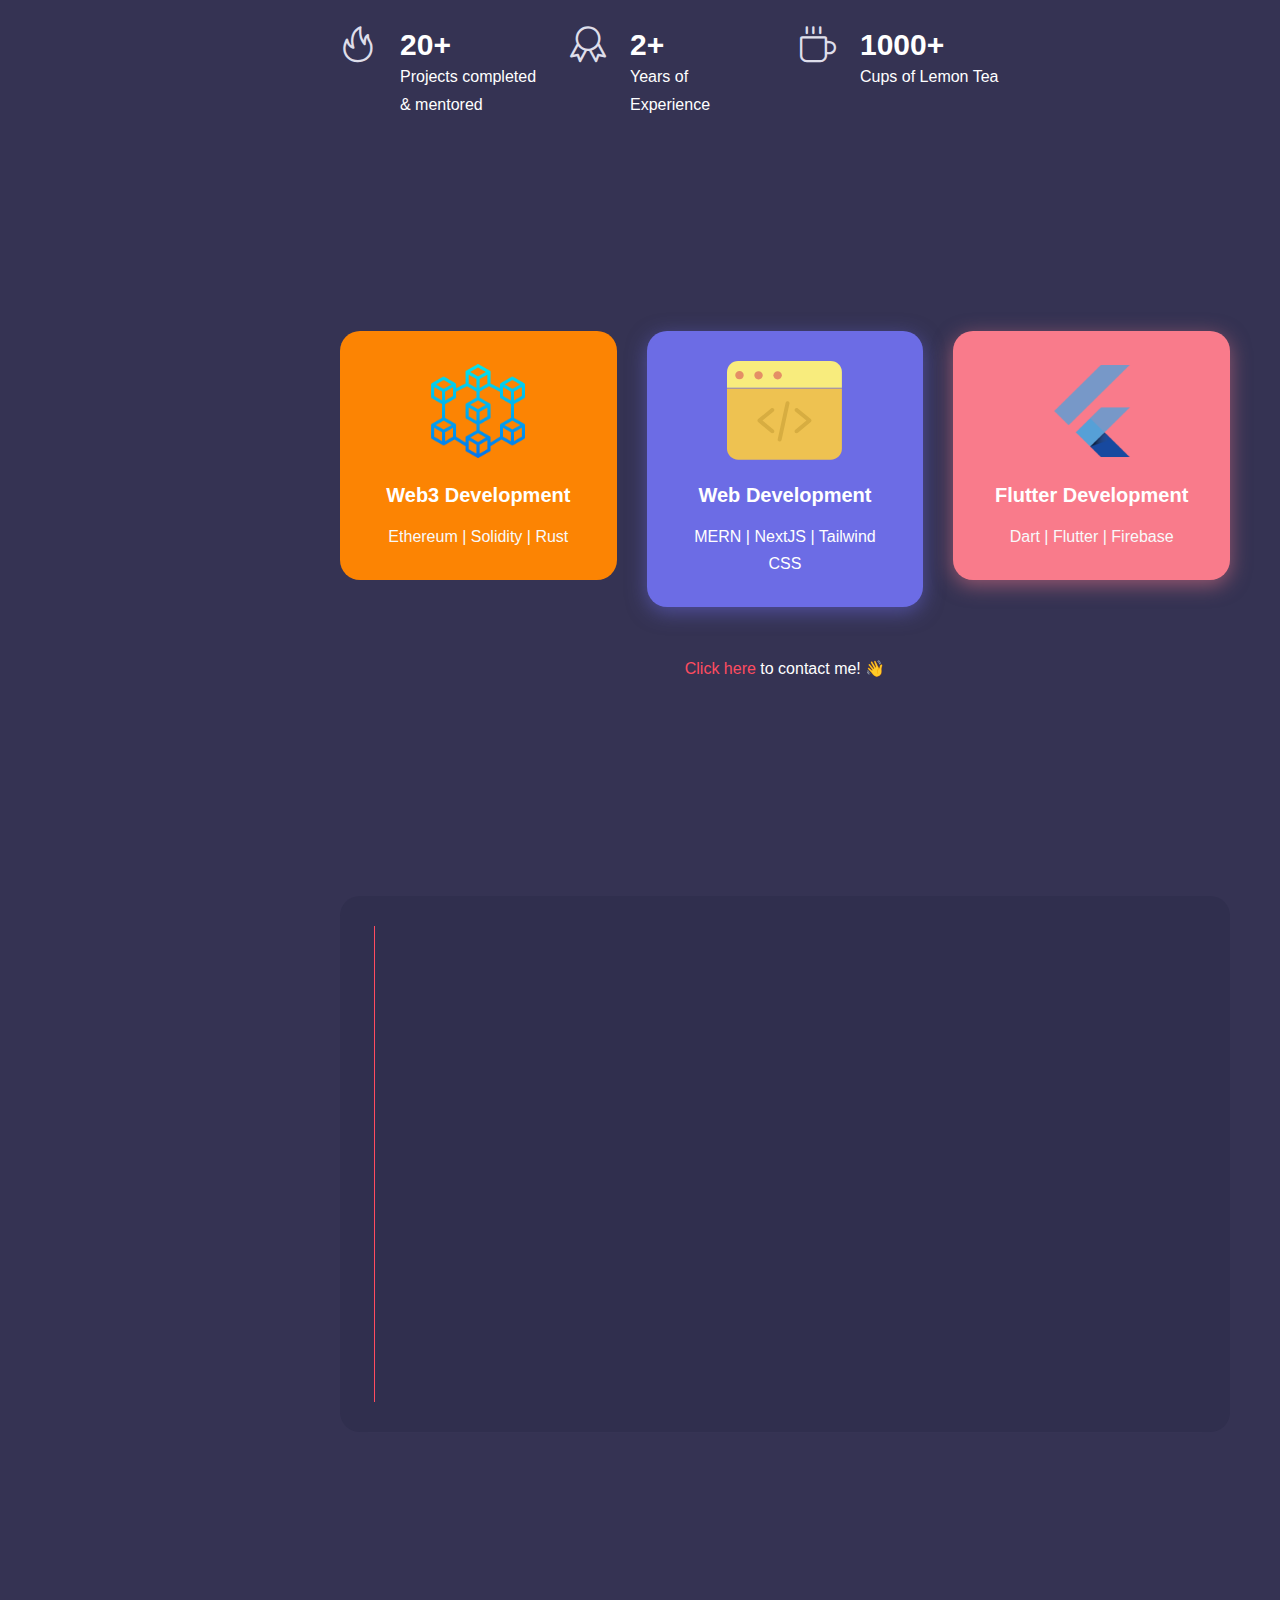
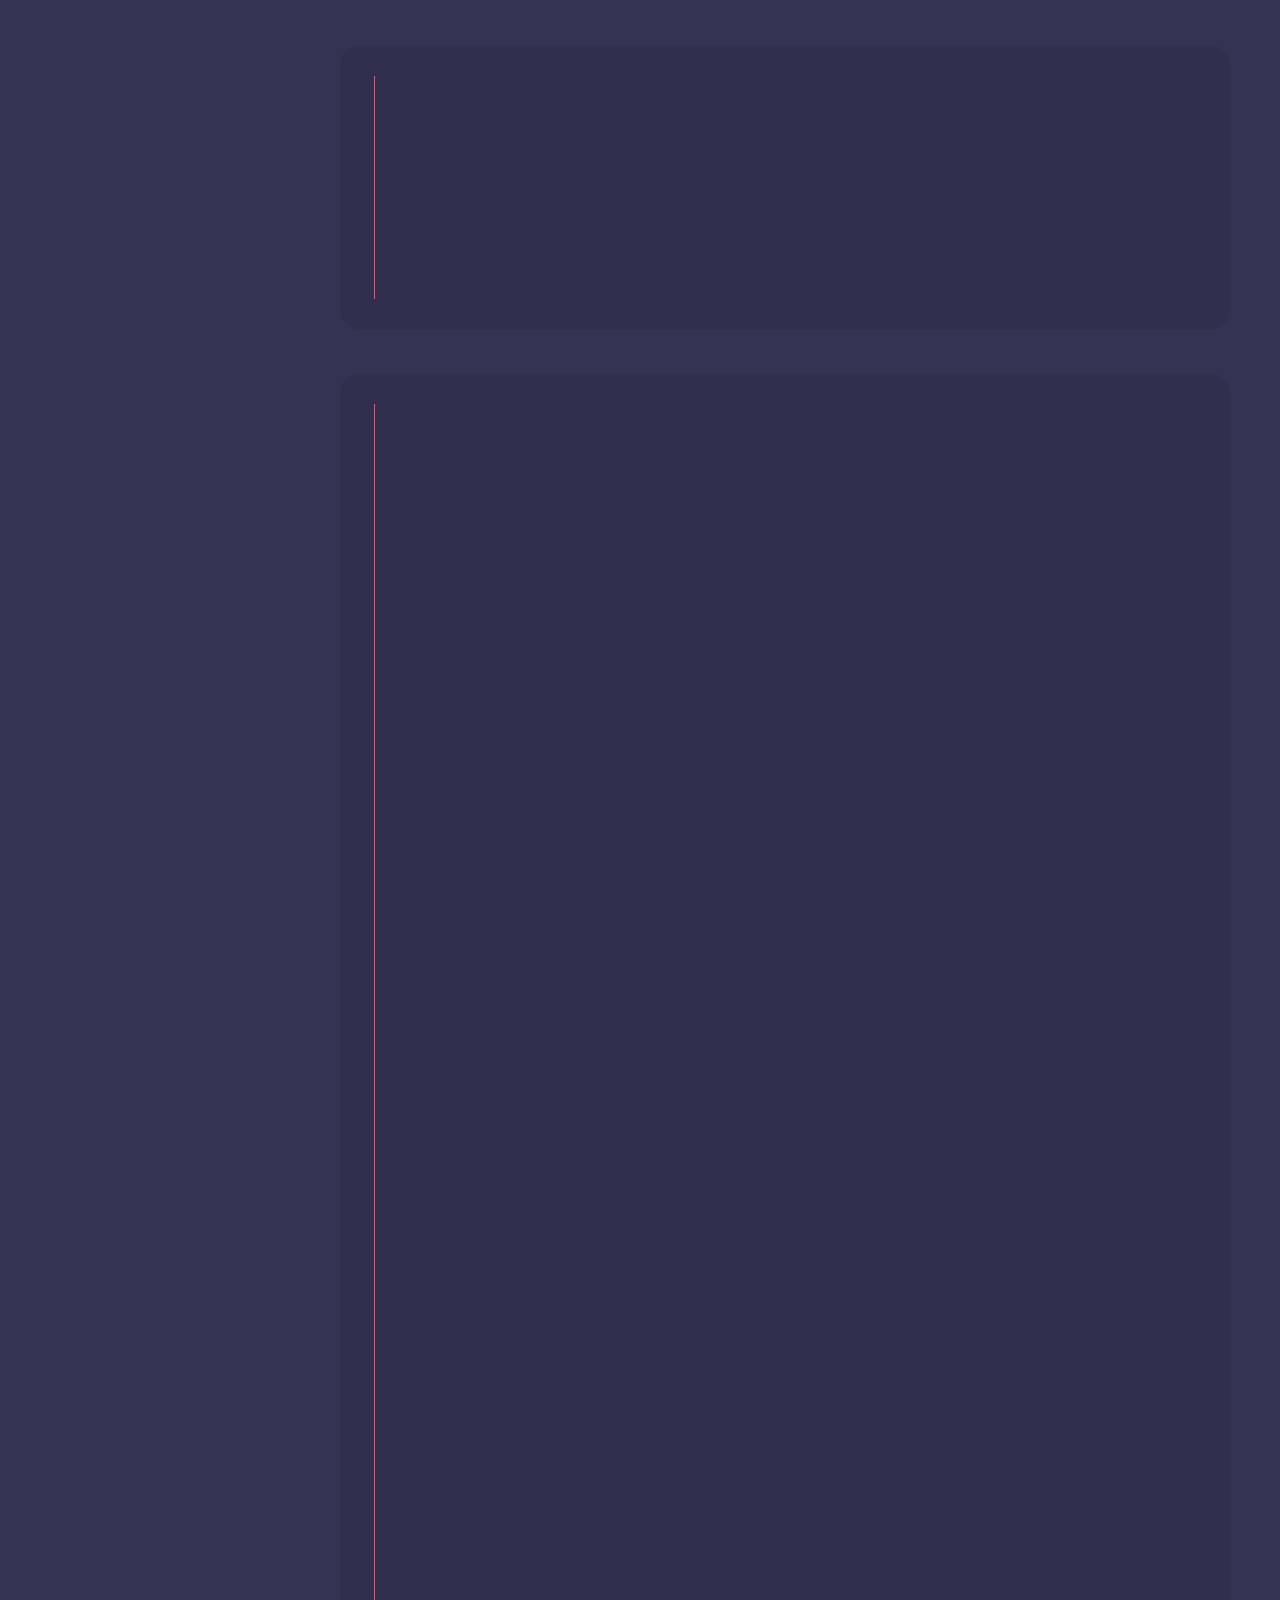
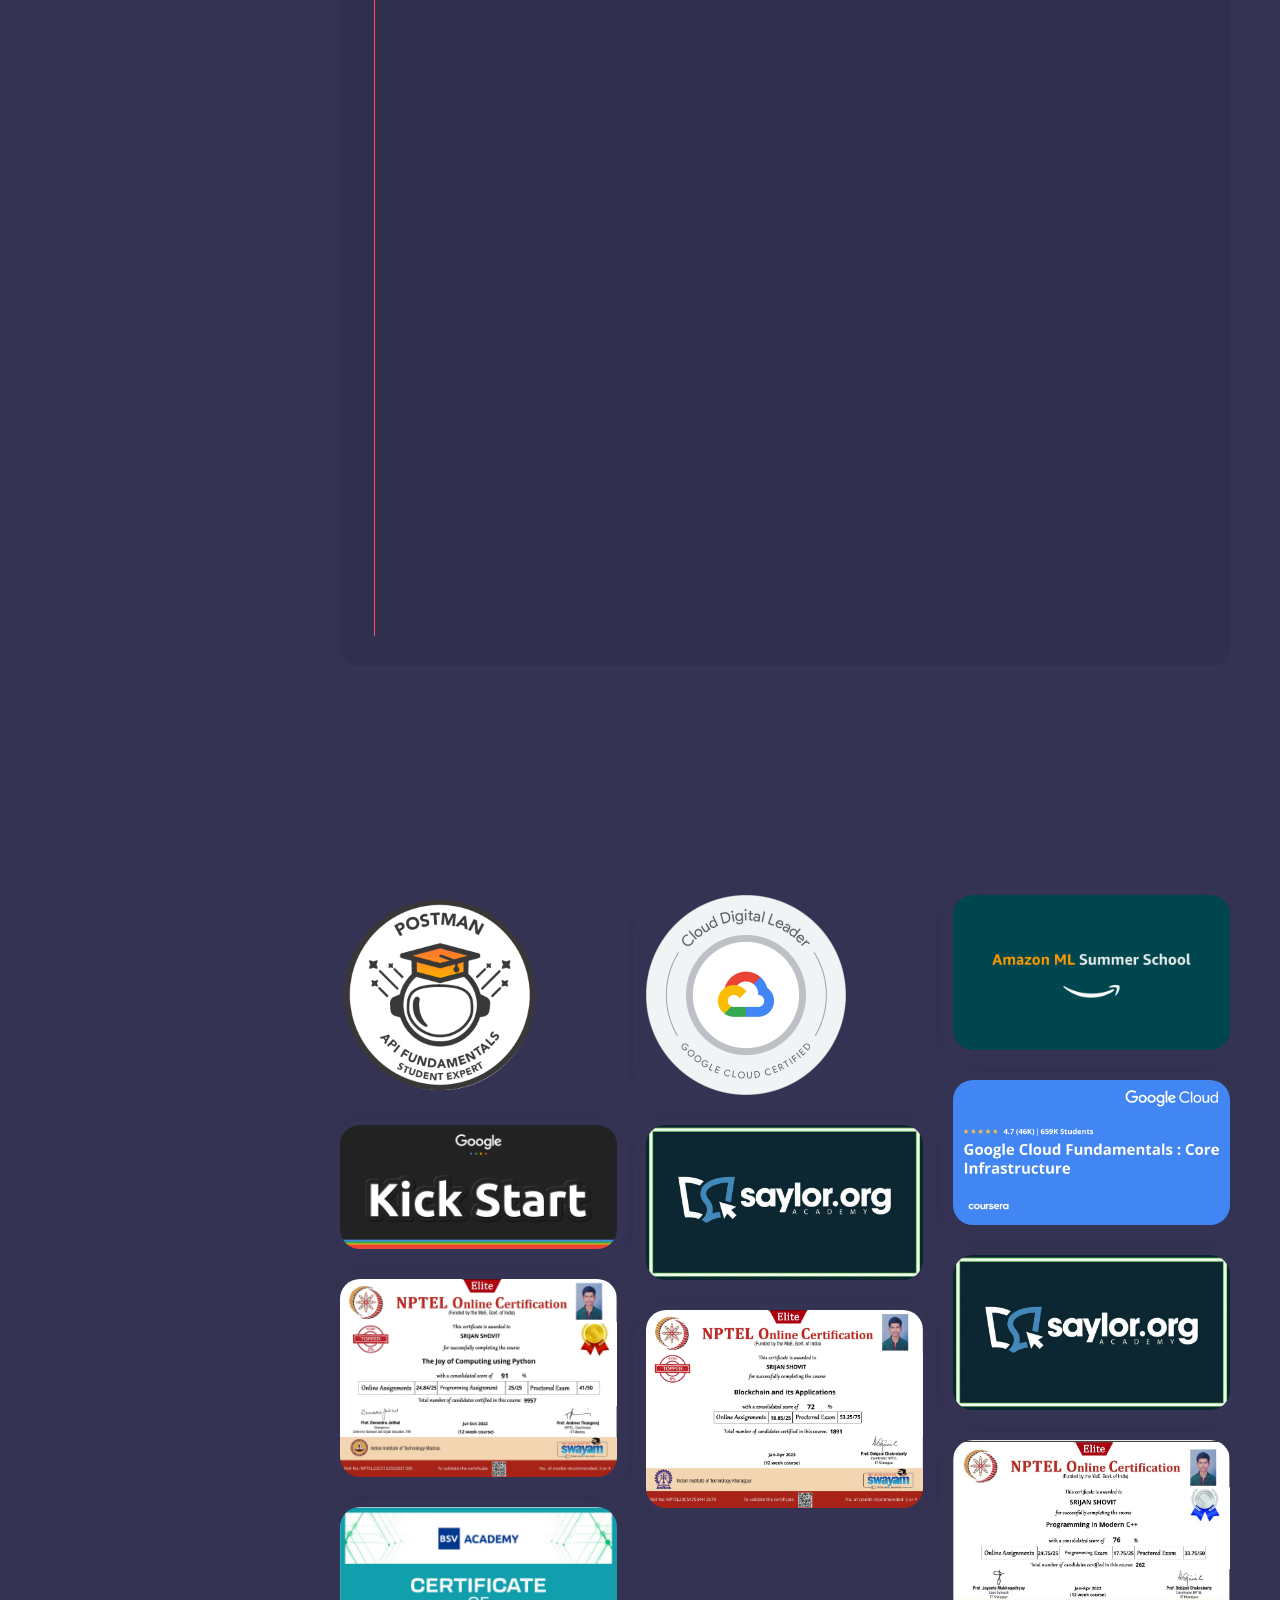
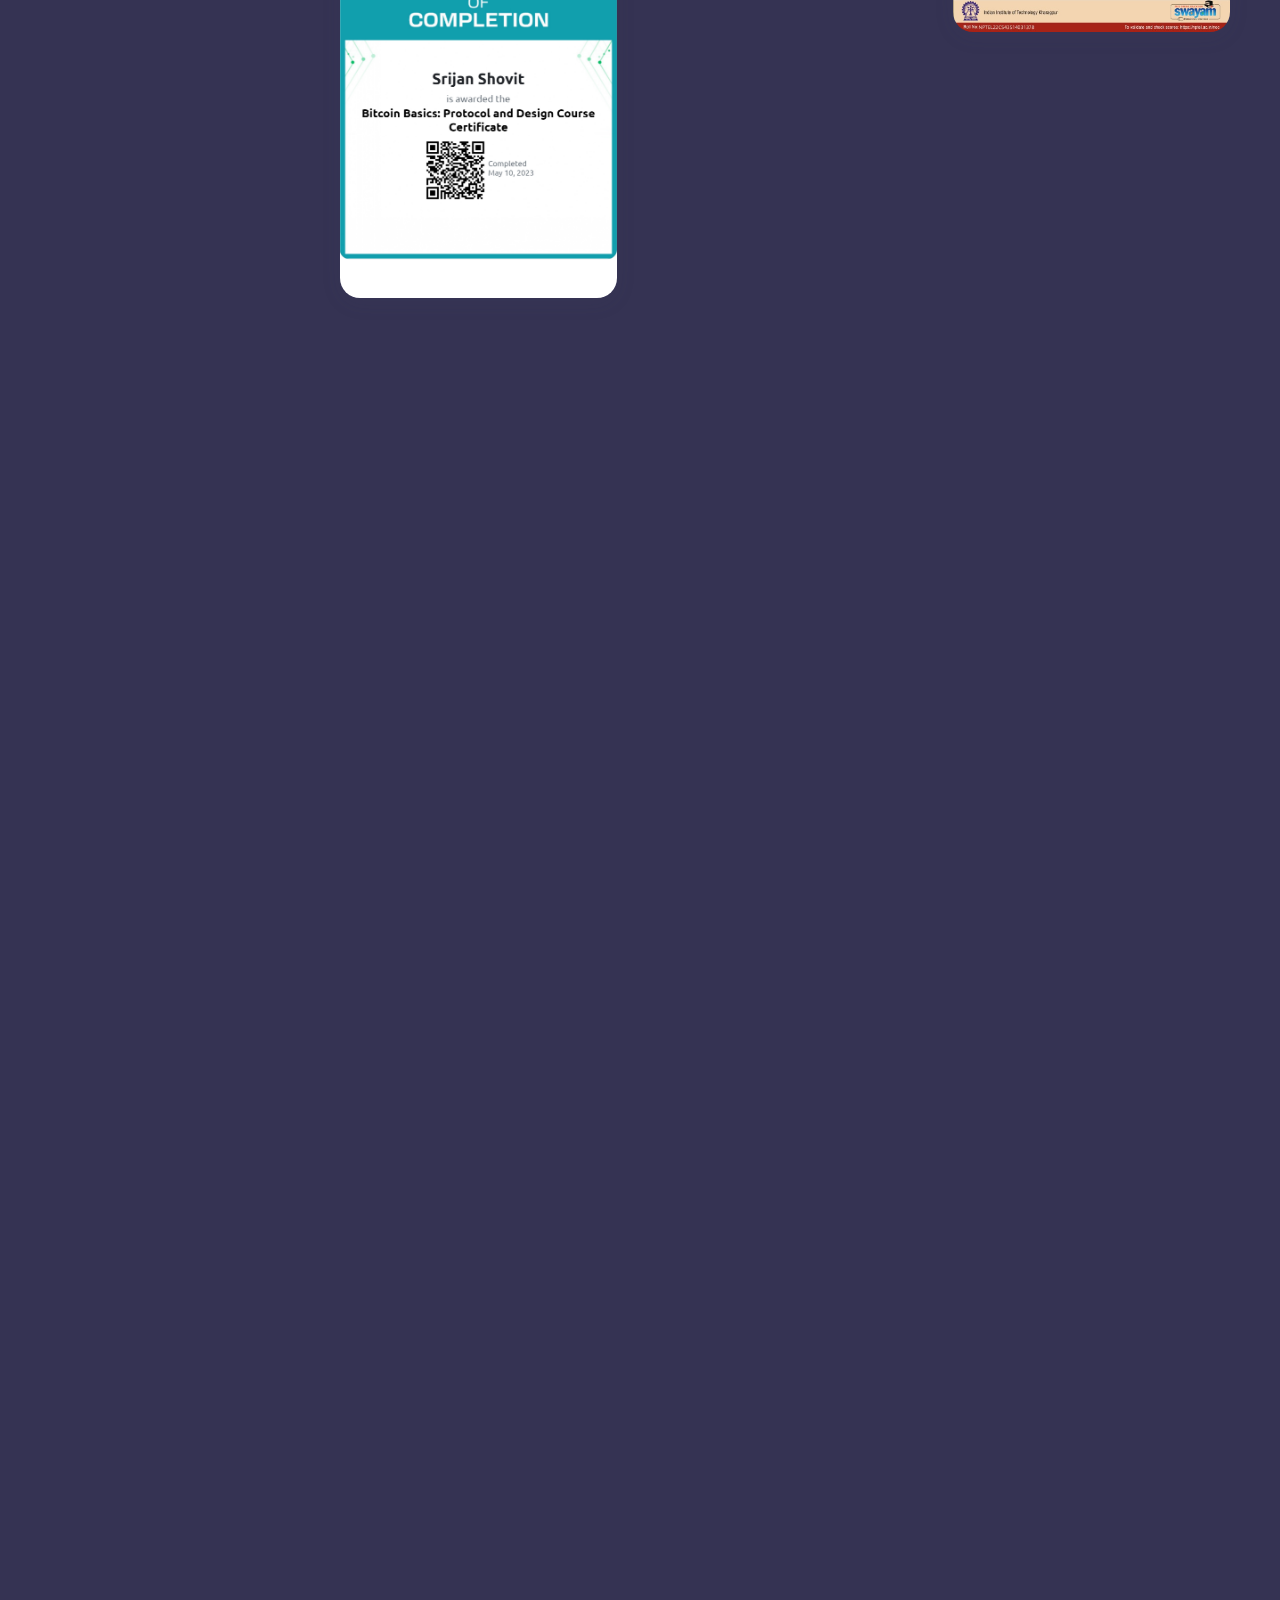
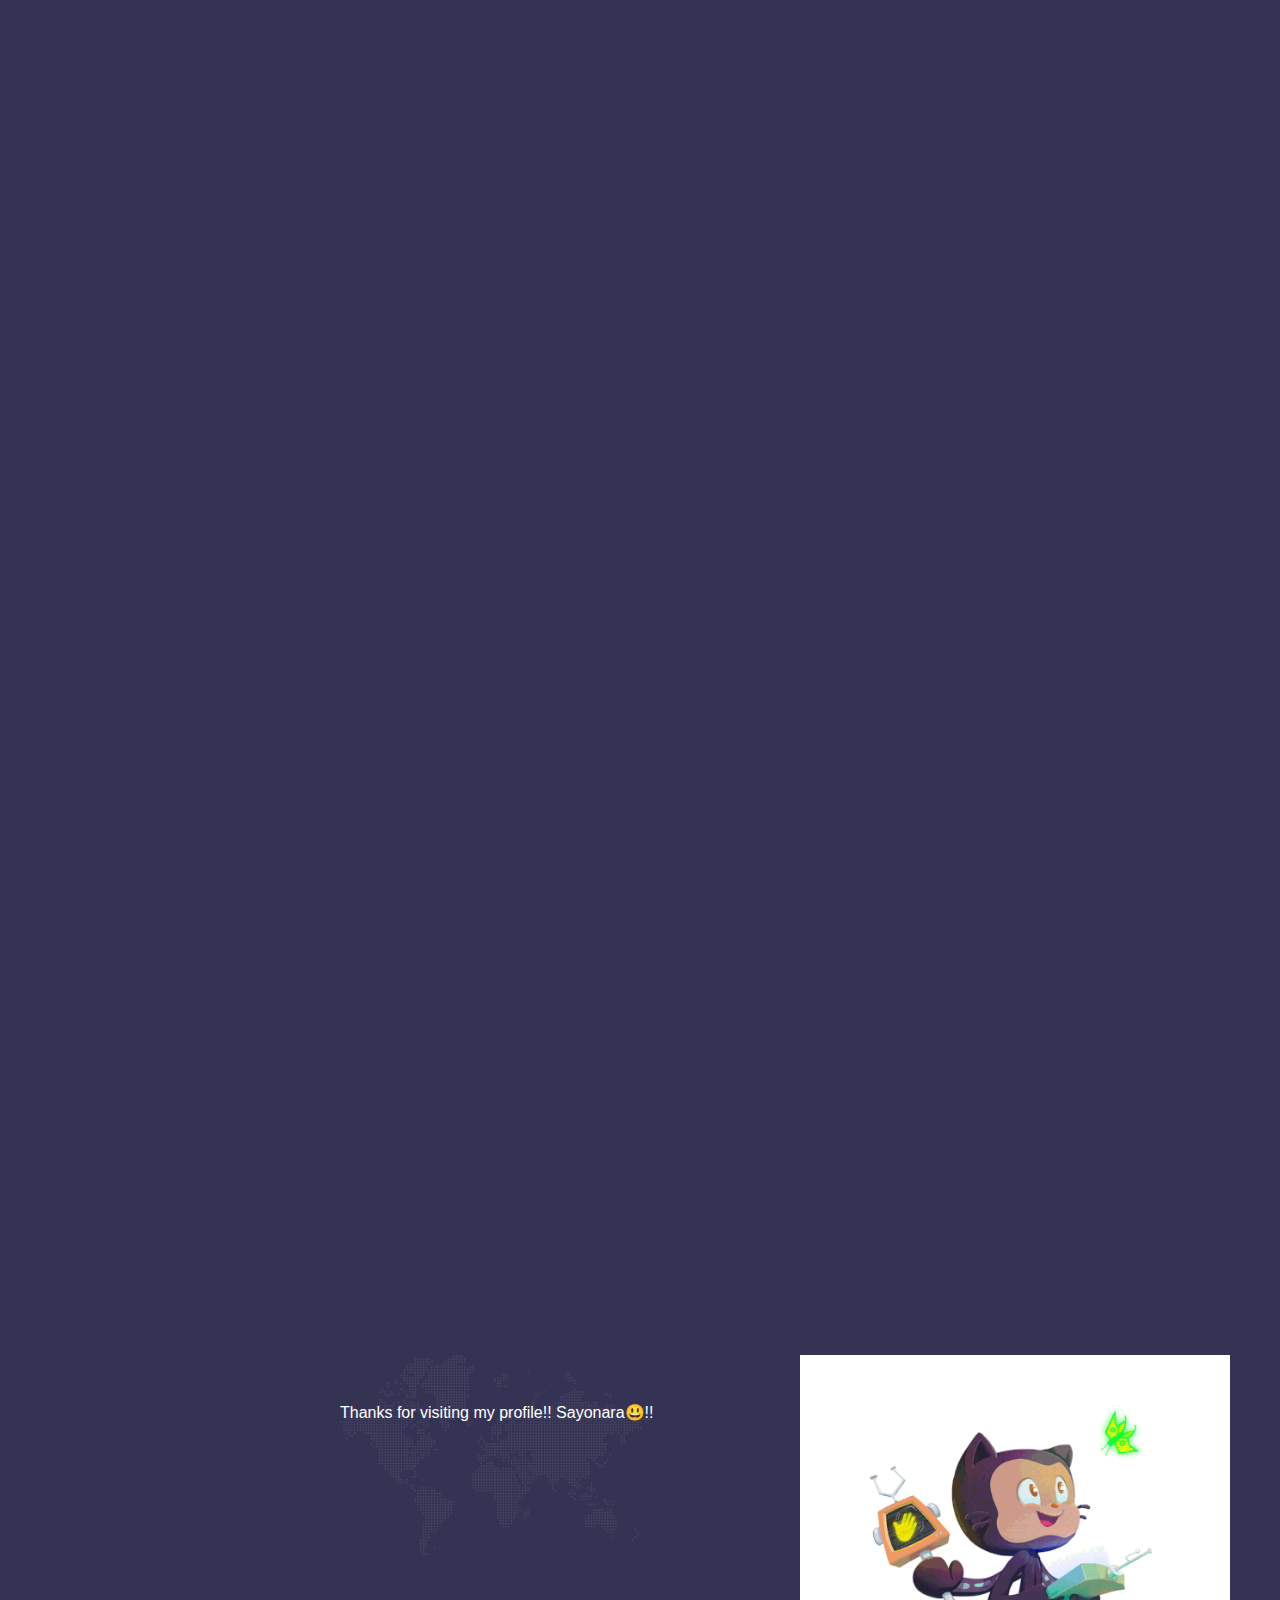
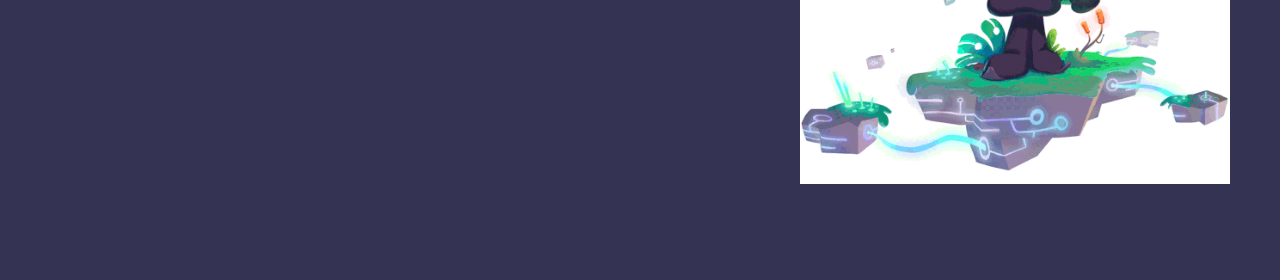
==== commit e184ea60: "updated after TI intern" ====
--- a/index.html
+++ b/index.html
@@ -74,12 +74,6 @@
 					<span></span>
 				</button>
 			</div>
-			<!-- logo image -->
-			<!--		<div class="site-logo">-->
-			<!--			<a href="index.html">-->
-			<!--				<img src="images\logo.svg" alt="Saksham">-->
-			<!--			</a>-->
-			<!--		</div>-->
 		</div>
 	</header>
 
@@ -89,7 +83,7 @@
 		<!-- logo image -->
 		<div class="site-logo">
 			<a href="index.html">
-				<img src="images/SRIJAN.png" alt="Saksham">
+				<img src="images/SRIJAN.png" alt="Sri">
 			</a>
 		</div>
 
@@ -99,6 +93,7 @@
 				<li class="active"><a href="#home"><i class="icon-home"></i>Home</a></li>
 				<li><a href="#about"><i class="icon-user-following"></i>About</a></li>
 				<li><a href="#services"><i class="icon-briefcase"></i>Skills</a></li>
+				<li><a href="#education"><i class="icon-briefcase"></i>Education</a></li>
 				<li><a href="#experience"><i class="icon-graduation"></i>Experience</a></li>
 				<li><a href="#works"><i class="icon-layers"></i>My Works</a></li>
 				<li><a href="#blog"><i class="icon-note"></i>Projects</a></li>
@@ -264,7 +259,7 @@
 										I am very enthusiastic about teaching others because I believe in sharing my
 										knowledge and learning by teaching.</p>
 									<div class="mt-3">
-										<a href="https://drive.google.com/file/d/18evR8eU-bMuBfJevXhciWUjt6tlrDrmH/view?usp=sharing"
+										<a href="https://drive.google.com/file/d/1m4-bPK2QyMrbPB6EehSQHd3wBpg4Pjjt/view?usp=sharing"
 											target="_blank" class="btn btn-default">View Resume</a>
 									</div>
 									<div class="spacer d-md-none d-lg-none" data-height="30"></div>
@@ -483,19 +478,19 @@
 
 		</section>
 
-		<!-- section experience -->
-		<section id="experience">
+		<!-- section education -->
+		<section id="education">
 
 			<div class="container">
 
 				<!-- section title -->
-				<h2 class="section-title wow fadeInUp">Experience</h2>
+				<h2 class="section-title wow fadeInUp">Education</h2>
 
 				<div class="spacer" data-height="60"></div>
 
 				<div class="row">
 
-					<div class="col-md-6">
+					<div class="col-md-12">
 
 						<!-- timeline wrapper -->
 						<div class="timeline edu bg-dark rounded shadow-light padding-30 overflow-hidden">
@@ -505,7 +500,7 @@
 								<div class="content">
 									<span class="time">2020 - Present</span>
 									<h3 class="title">B.Tech. (ECE)</h3>
-									<p>National Institute of Technology Patna (NIT Patna)<br> CGPA 8.7</p>
+									<p>National Institute of Technology Patna (NIT Patna)<br> CGPA 8.65</p>
 								</div>
 							</div>
 
@@ -534,7 +529,28 @@
 
 					</div>
 
-					<div class="col-md-6">
+				</div>
+
+			</div>
+
+			</div>
+
+		</section>
+
+		<!-- section experience -->
+		<section id="experience">
+
+			<div class="container">
+
+				<!-- section title -->
+				<h2 class="section-title wow fadeInUp">Experience</h2>
+
+				<div class="spacer" data-height="60"></div>
+
+				<div class="row">
+
+					
+					<div class="col-md-12">
 
 						<!-- responsive spacer -->
 						<div class="spacer d-md-none d-lg-none" data-height="30"></div>
@@ -546,16 +562,33 @@
 							<div class="timeline-container wow fadeInUp">
 								<div class="content">
 									<span class="time">May 2023 - July 2023</span>
-									<h3 class="title">Upcoming Application Developer Intern</h3>
+									<h3 class="title">Application Developer Intern</h3>
 									<p>Texas Instruments</p>
 									<p>
 									<ul>
-										<li>Excited to start my new journey!!🤩</li>
-
+										<li>Fixed 6 existing bugs in SCSWR project</li>
+										<li>Worked on Java, JSP, Servlets, Struts, Oracle DB, MySQL</li>
+										<li>Improved form validation and modified data fetching for SWR requests and ATSS handling</li>
+										<li>Reduced ticket counts by 29% on the application and saved 53% of hours of effort for clients</li>
 									</ul>
 									</p>
 								</div>
 							</div>
+							<!-- main line -->
+							<span class="line"></span>
+
+						</div>
+
+					</div>
+					<br>
+
+					<div class="col-md-12 bot">
+
+						<!-- responsive spacer -->
+						<div class="spacer d-md-none d-lg-none" data-height="30"></div>
+
+						<!-- timeline wrapper -->
+						<div class="timeline exp bg-dark rounded shadow-light padding-30 overflow-hidden">
 
 							<!-- timeline item -->
 							<div class="timeline-container wow fadeInUp">
@@ -582,46 +615,11 @@
 									<p>
 									<ul>
 										<li>Help students with their doubts in Computer Science</li>
-
 									</ul>
 									</p>
 								</div>
 							</div>
 
-
-
-
-
-							<!-- main line -->
-							<span class="line"></span>
-
-						</div>
-
-					</div>
-					<br>
-
-					<div class="col-md-12 bot">
-
-						<!-- responsive spacer -->
-						<div class="spacer d-md-none d-lg-none" data-height="30"></div>
-
-						<!-- timeline wrapper -->
-						<div class="timeline exp bg-dark rounded shadow-light padding-30 overflow-hidden">
-
-							<!-- timeline item -->
-							<div class="timeline-container wow fadeInUp">
-								<div class="content">
-									<span class="time">April 2023 - present</span>
-									<h3 class="title">Mentor</h3>
-									<p><span class="time">Stacks DAO</span></p>
-									<p>
-									<ul>
-										<li>Establishing a blockchain learning DAO for students at NIT Patna</li>
-
-									</ul>
-									</p>
-								</div>
-							</div>
 
 							<!-- timeline item -->
 							<div class="timeline-container wow fadeInUp">
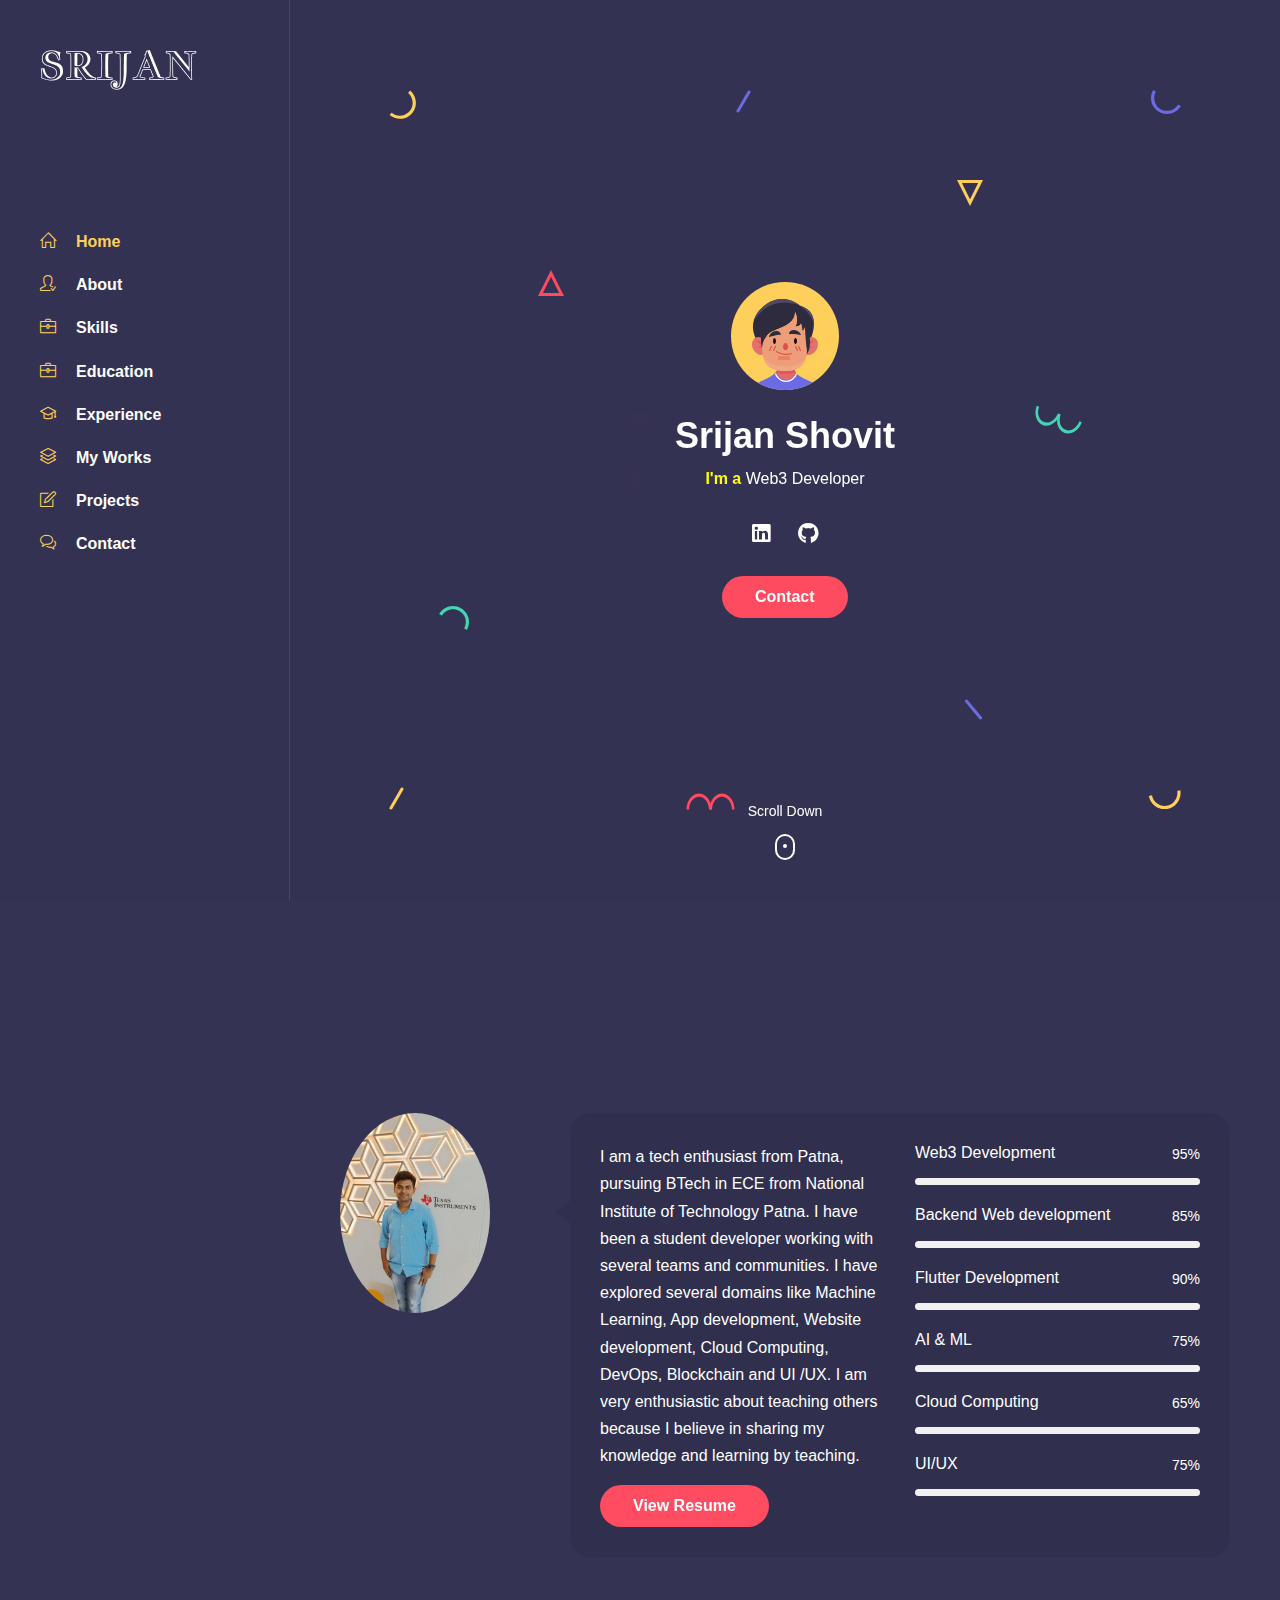
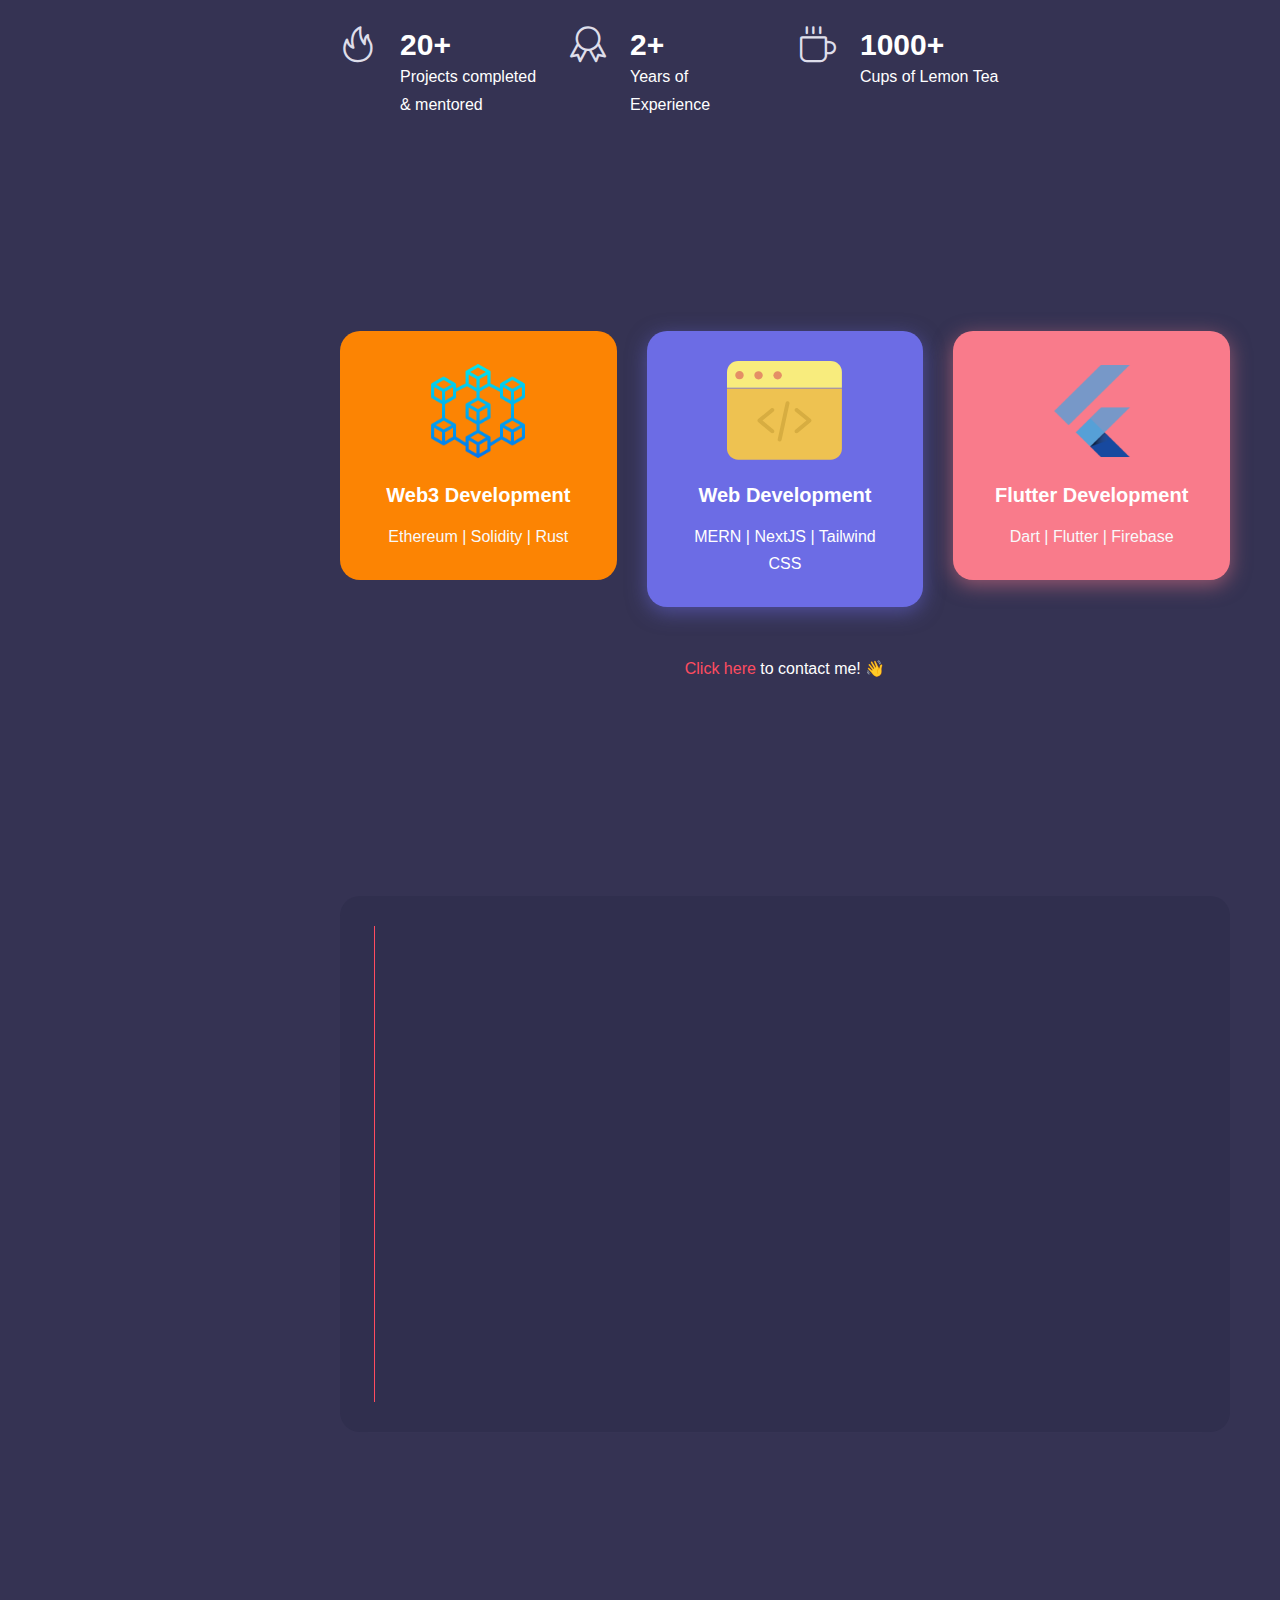
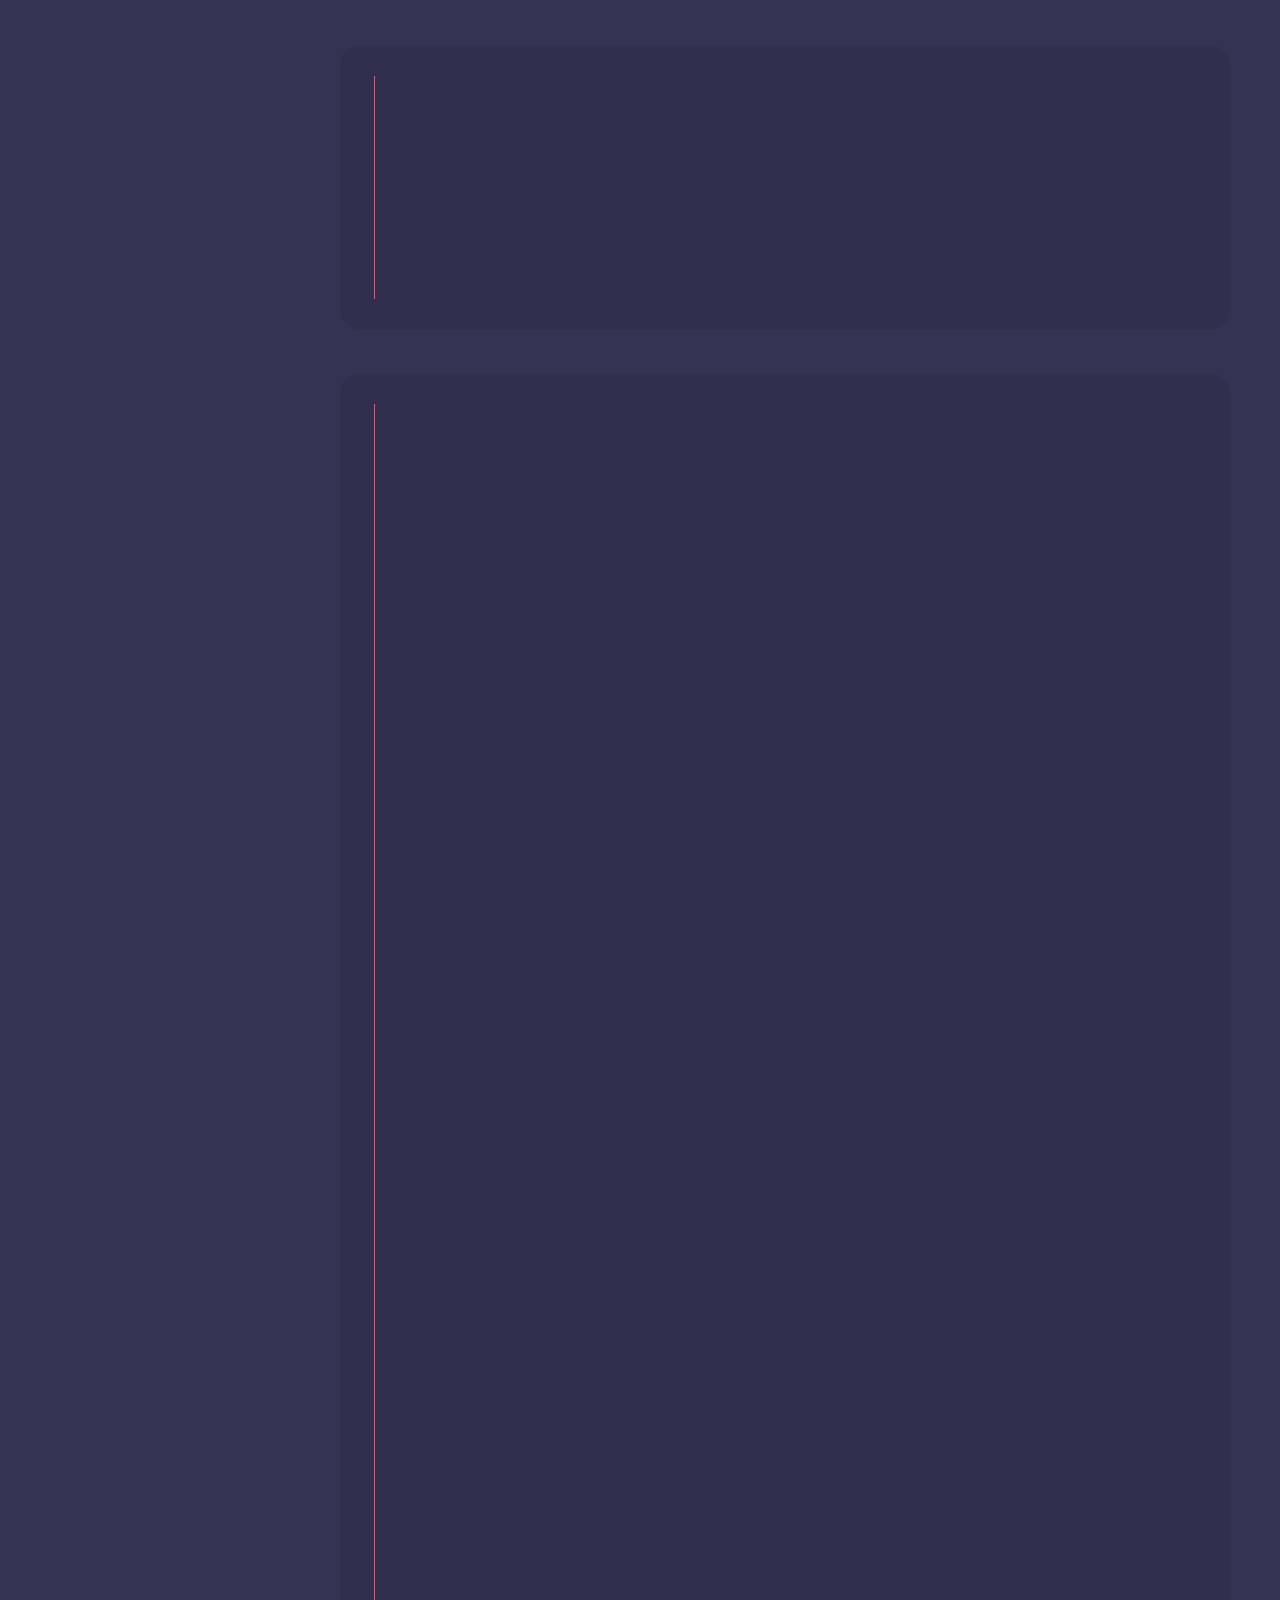
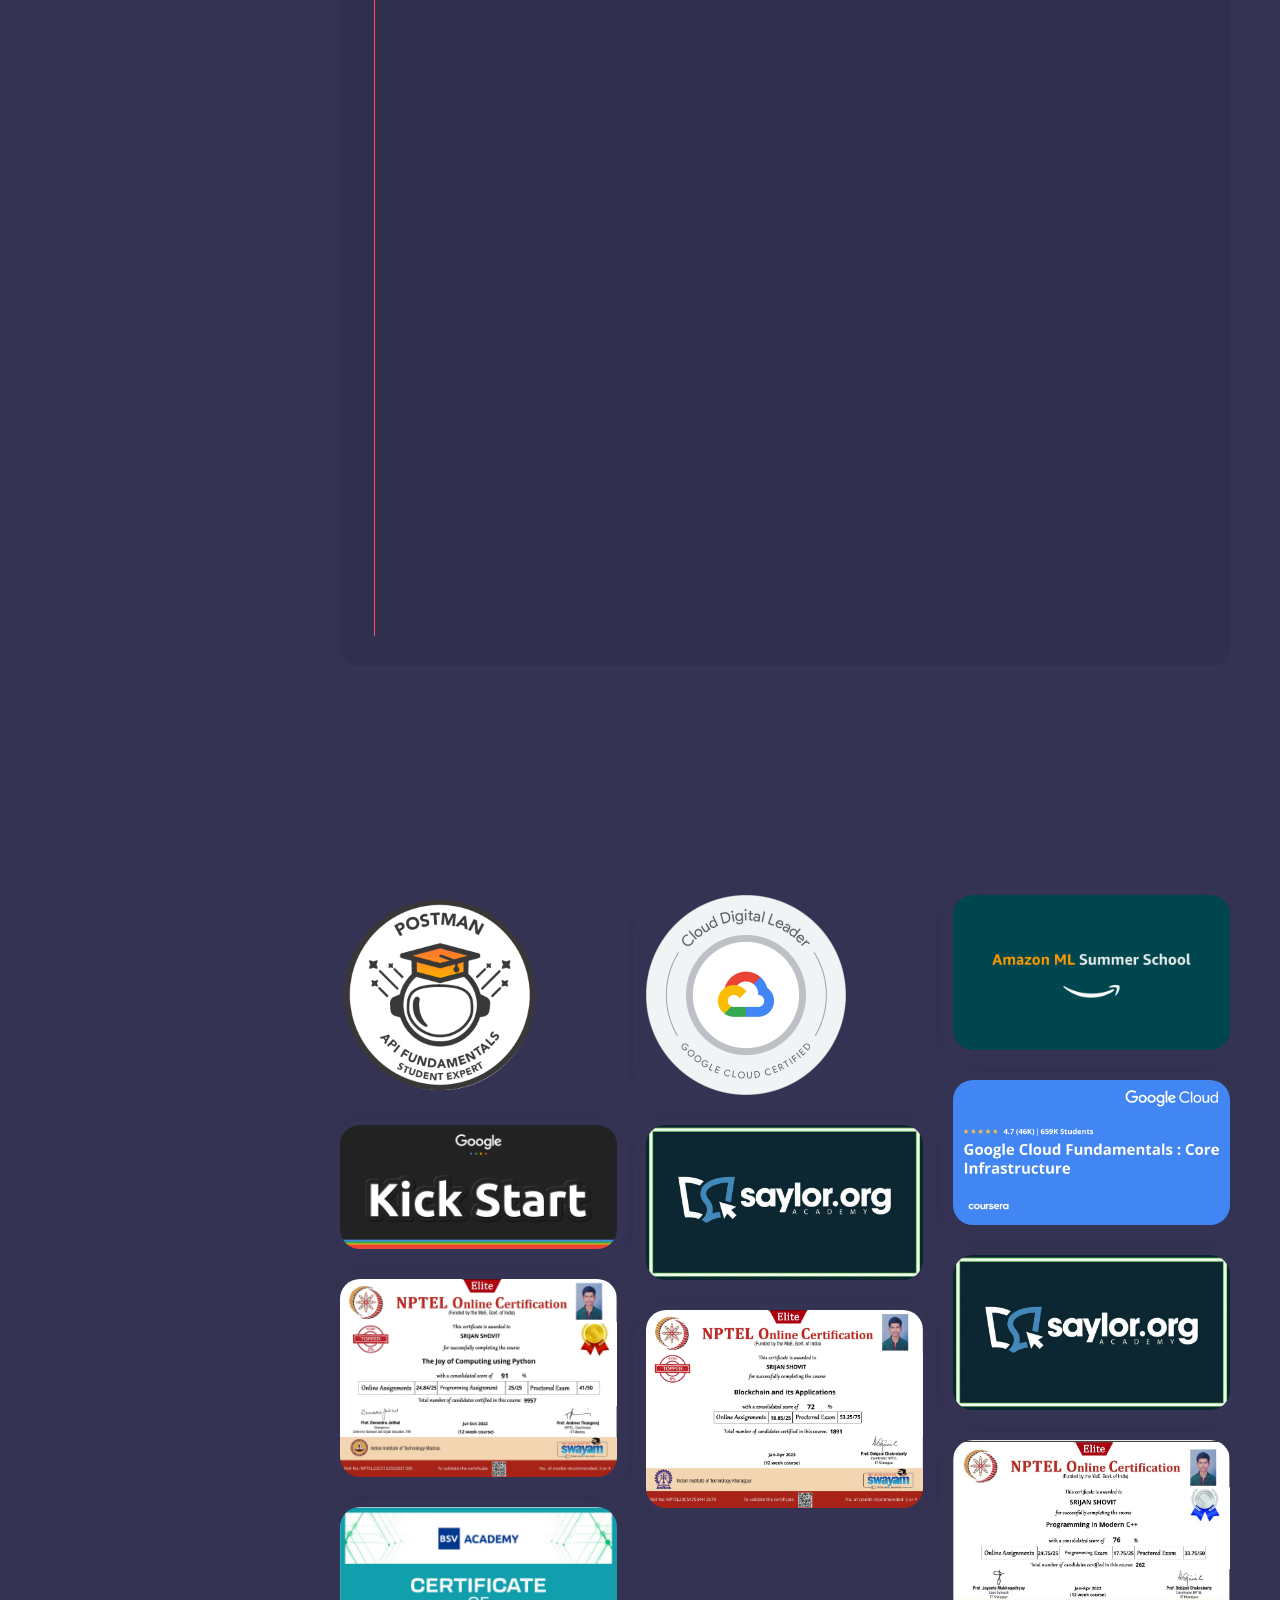
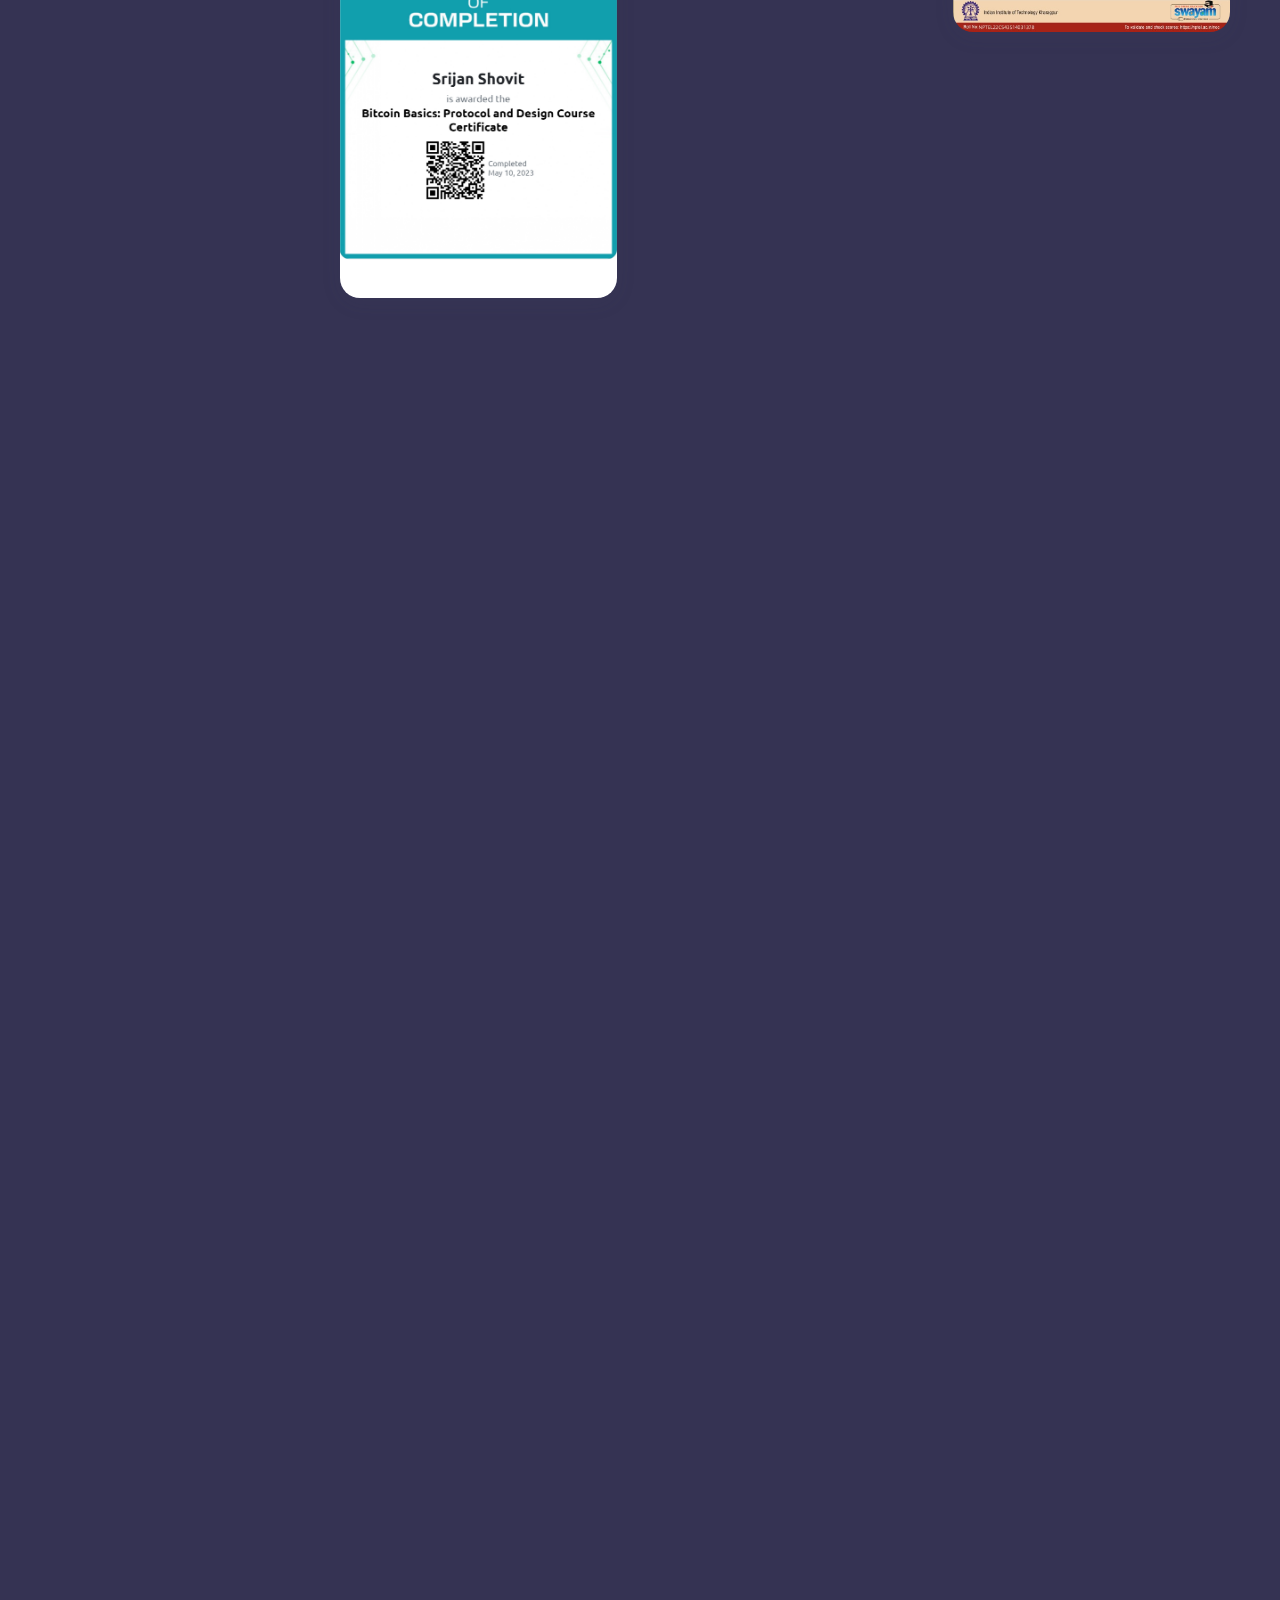
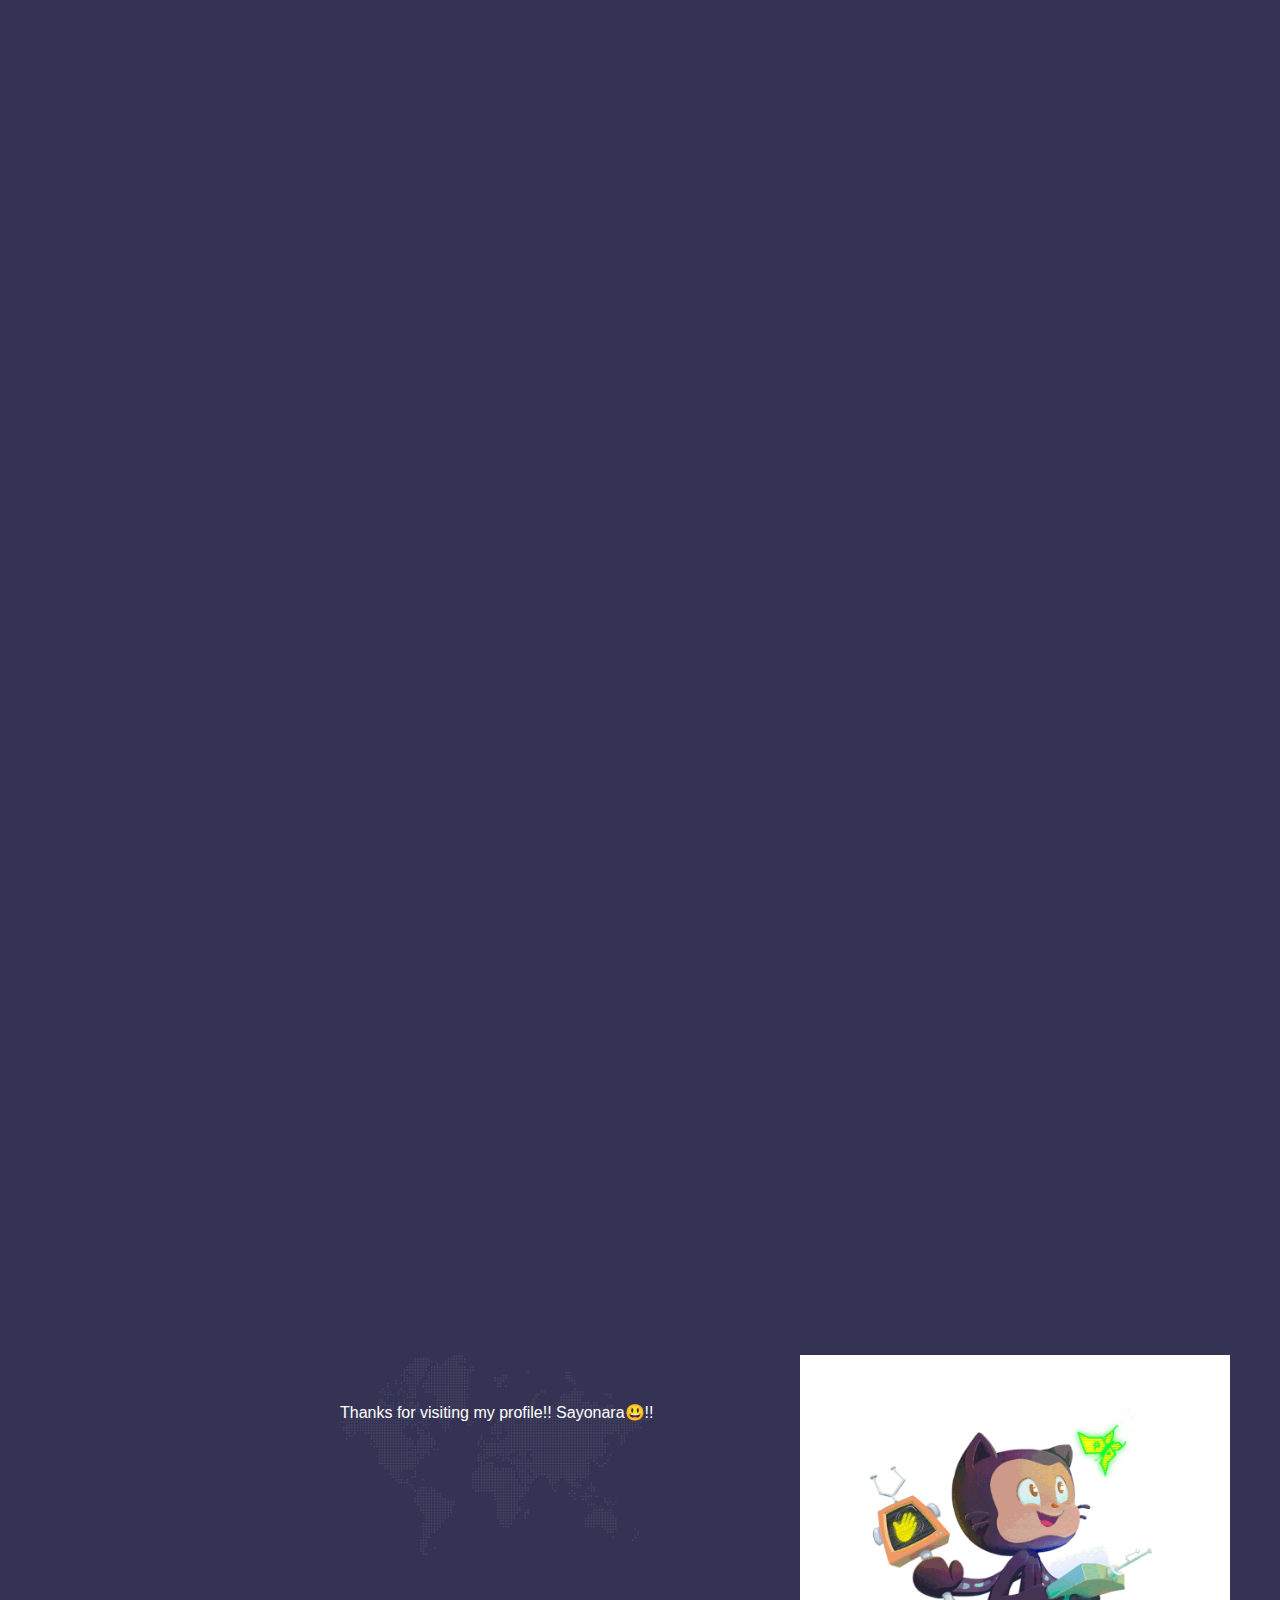
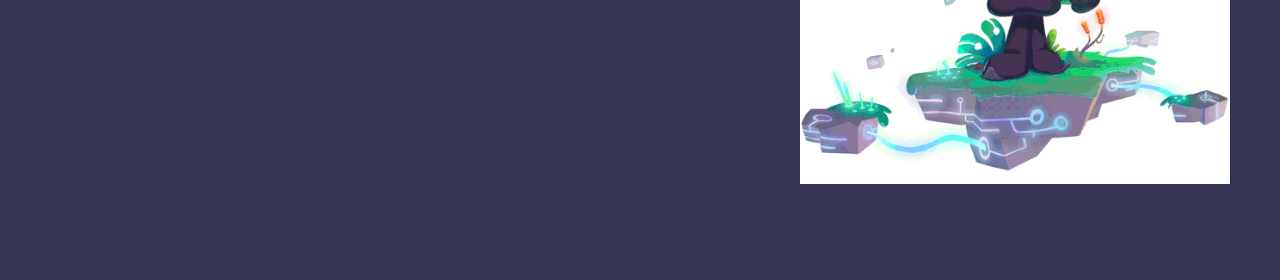
==== commit b22f0708: "updated resume" ====
--- a/index.html
+++ b/index.html
@@ -259,7 +259,7 @@
 										I am very enthusiastic about teaching others because I believe in sharing my
 										knowledge and learning by teaching.</p>
 									<div class="mt-3">
-										<a href="https://drive.google.com/file/d/1m4-bPK2QyMrbPB6EehSQHd3wBpg4Pjjt/view?usp=sharing"
+										<a href="https://drive.google.com/file/d/1m4-bPK2QyMrbPB6EehSQHd3wBpg4Pjjt/view?usp=drive_link"
 											target="_blank" class="btn btn-default">View Resume</a>
 									</div>
 									<div class="spacer d-md-none d-lg-none" data-height="30"></div>
